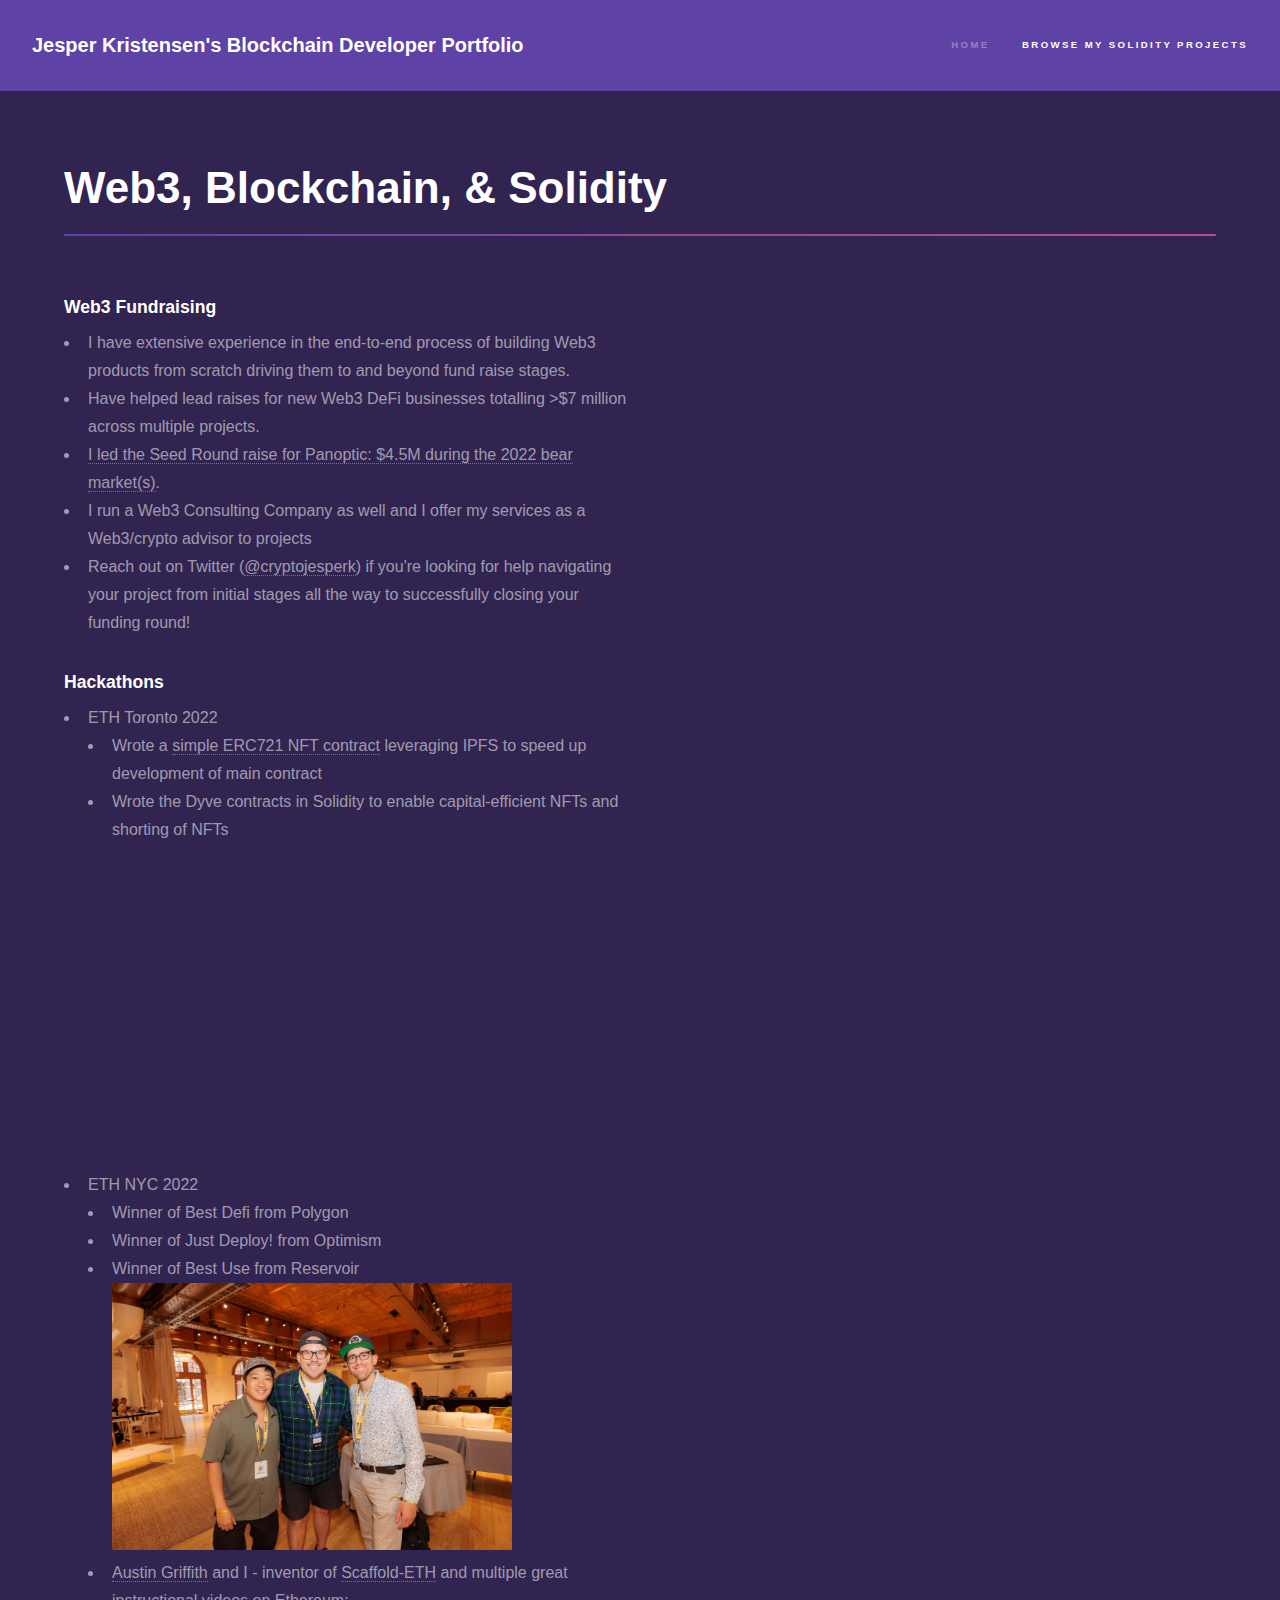
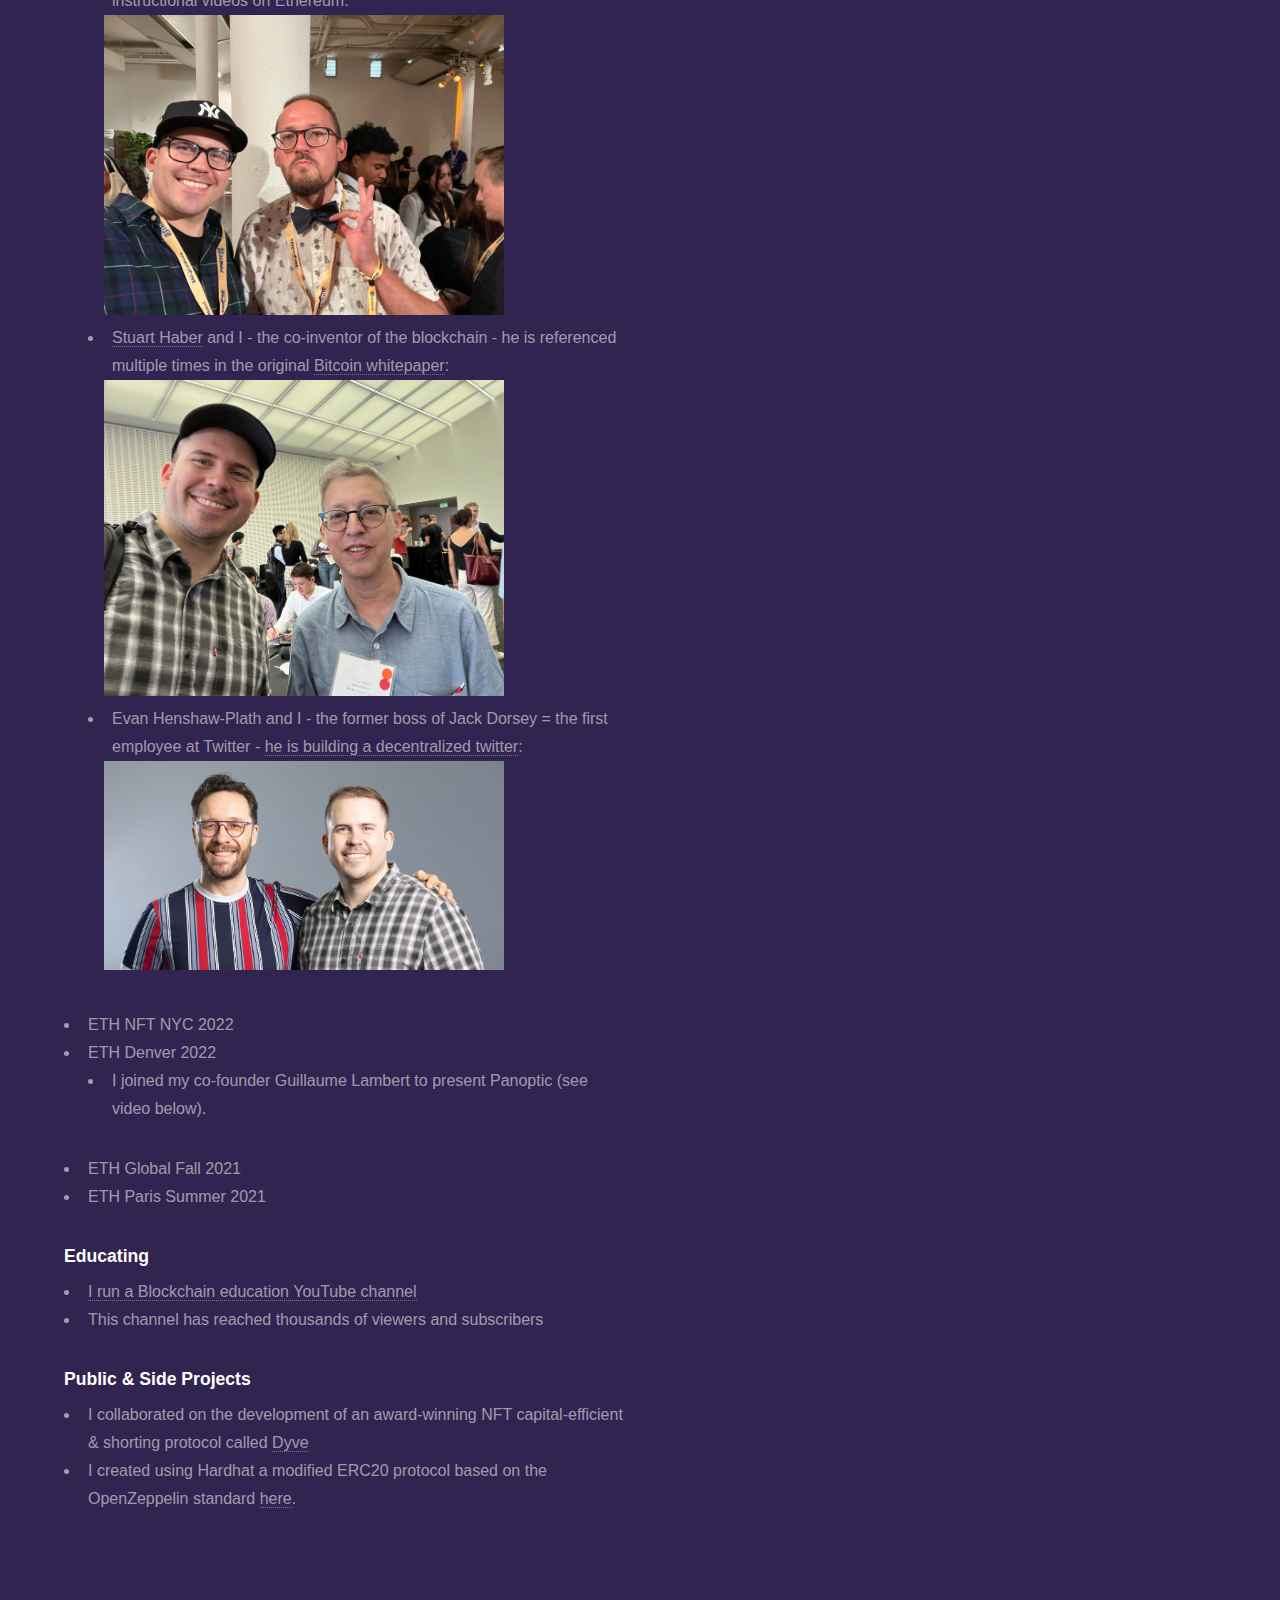
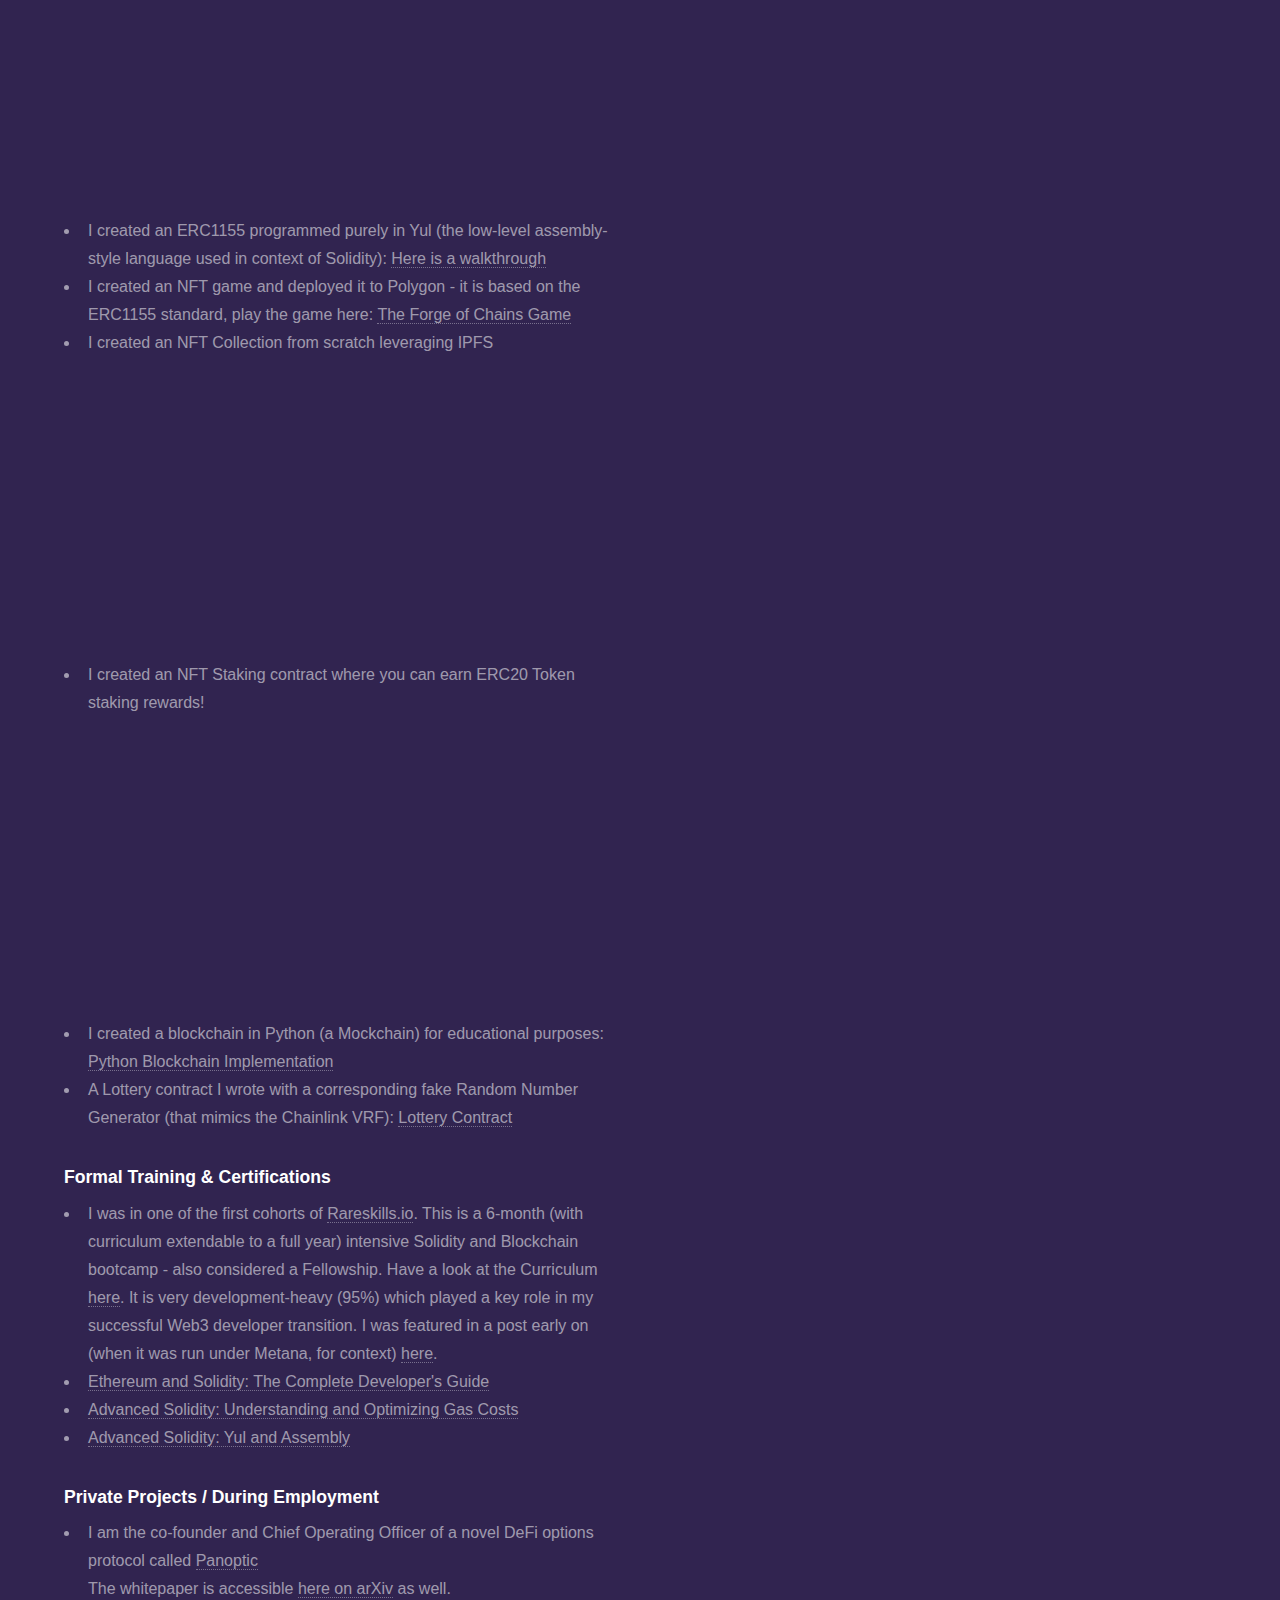
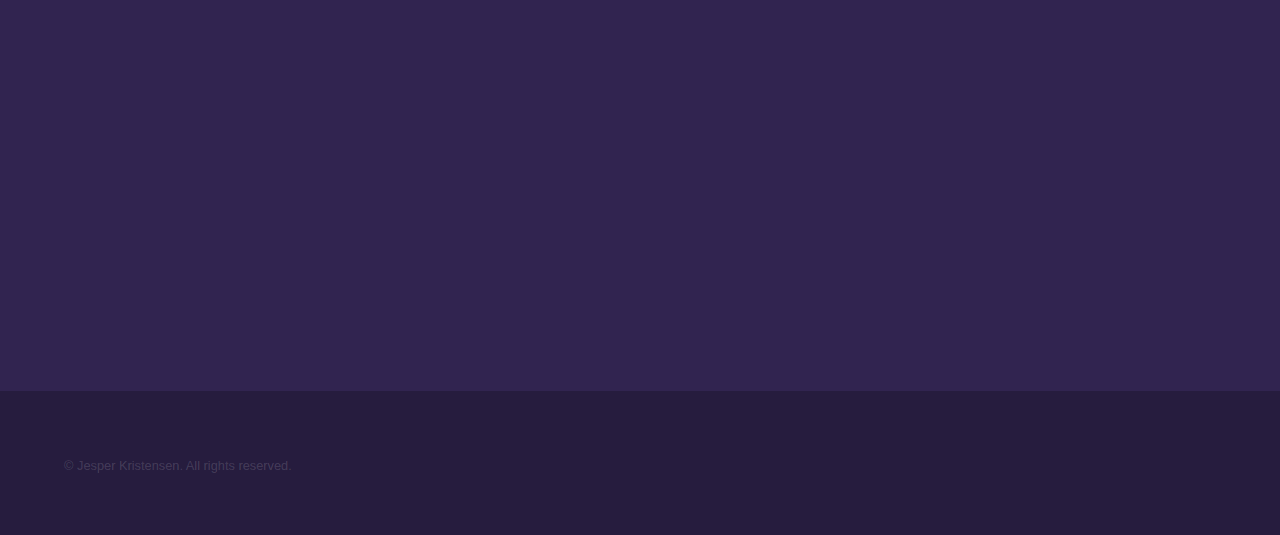
==== blockchain_portfolio.html @ b4d9c032 "add" ====
<!DOCTYPE HTML>
<!--
	Hyperspace by HTML5 UP
	html5up.net | @ajlkn
	Free for personal and commercial use under the CCA 3.0 license (html5up.net/license)
-->
<html>
	<head>
		<title>Jesper Kristensen - Blockchain Developer Portfolio</title>
		<link rel="icon" type="image/x-icon" href="images/favicon.ico">
		<meta charset="utf-8" />
		<meta name="viewport" content="width=device-width, initial-scale=1, user-scalable=no" />
		<link rel="stylesheet" href="assets/css/main.css" />
		<noscript><link rel="stylesheet" href="assets/css/noscript.css" /></noscript>
	</head>
	<body class="is-preload">

		<!-- Header -->
			<header id="header">
				<a href="index.html" class="title">Jesper Kristensen's Blockchain Developer Portfolio</a>
				<nav>
					<ul>
						<li><a href="index.html">Home</a></li>
						<li><a href="blockchain_portfolio.html" class="active">Browse my Solidity Projects</a></li>
					</ul>
				</nav>
			</header>

		<!-- Wrapper -->
			<div id="wrapper">

				<!-- Main -->
					<section id="main" class="wrapper">
						<div class="inner">
							<h1 class="major">Web3, Blockchain, & Solidity </h1>

							<!-- Lists -->
							<section>
								<div class="row">
									<div class="col-6 col-12-medium">

										<h3>Web3 Fundraising</h3>
										<ul>
											<li>I have extensive experience in the end-to-end process of building Web3 products from scratch driving them to and beyond fund raise stages.</li>
											<li>Have helped lead raises for new Web3 DeFi businesses totalling >$7 million across multiple projects.</li>
											<li><a href="https://www.theblock.co/post/192207/uniswap-based-defi-protocol-panoptic-raises-4-5-million">I led the Seed Round raise for Panoptic: $4.5M during the 2022 bear market(s)</a>.</li>
											<li>I run a Web3 Consulting Company as well and I offer my services as a Web3/crypto advisor to projects</li>
											<li>Reach out on Twitter (<a href="https://twitter.com/cryptojesperk">@cryptojesperk</a>) if you're looking for help navigating your project from initial stages all the way to successfully closing your funding round!</li>
										</ul>

										<h3>Hackathons</h3>
										<ul>
											<li>ETH Toronto 2022
												<ul>
													<li>Wrote a <a href="https://github.com/dyveHack/simpleNFTexample">simple ERC721 NFT contract</a> leveraging IPFS to speed up development of main contract												
													<li>Wrote the Dyve contracts in Solidity to enable capital-efficient NFTs and shorting of NFTs</li>
													<div style="position: relative; padding-bottom: 56.25%; height: 0;"><iframe src="https://www.loom.com/embed/90803d076d7e4fa08fa1495f26764d93" frameborder="0" webkitallowfullscreen mozallowfullscreen allowfullscreen style="position: absolute; top: 0; left: 0; width: 100%; height: 100%;"></iframe></div>
												</ul>
											</li>
											<li>ETH NYC 2022
												<ul>
													<li>Winner of Best Defi from Polygon</li>
													<li>Winner of Just Deploy! from Optimism</li>
													<li>Winner of Best Use from Reservoir
														<br>
														<img src="images/ethnyc.jpeg" width=400 alt="ETH NYC 2022 where multiple all-nighters caused us to win 3 prizes!"/>
													<li><a href="https://austingriffith.com/">Austin Griffith</a> and I - inventor of <a href="https://docs.scaffoldeth.io/scaffold-eth/">Scaffold-ETH</a> and multiple great instructional videos on Ethereum:
													</li>
														<img src="images/JesperAustin.JPG" width=400 alt="I love to use Scaffold Eth in my own developments - Thank you Austin Griffith!"/>
														<br>
													<li><a href="https://immutablerecord.com/">Stuart Haber</a> and I - the co-inventor of the blockchain - he is referenced multiple times in the original <a href="https://bitcoin.org/bitcoin.pdf">Bitcoin whitepaper</a>:
													</li>
														<img src="images/JesperStuart.JPG" width=400 alt="I'm a huge fan of Stuart Haber! He co-invented the blockchain!"/>
														<br>
													<li>Evan Henshaw-Plath and I - the former boss of Jack Dorsey = the first employee at Twitter - <a href="https://www.forbes.com/sites/michaeldelcastillo/2022/09/11/jack-dorseys-former-boss-is-building-a-decentralized-twitter/?sh=7c8c332d57c3">he is building a decentralized twitter</a>:
													</li>
														<img src="images/JesperEvan.jpg" width=400 alt="Jack Dorsey's previous boss, Evan “Rabble” Henshaw-Plath!"/>
														<br>
													</li>
												</ul>
												
											</li>
											<li>ETH NFT NYC 2022</li>
											<li>ETH Denver 2022
												<ul>
													<li>I joined my co-founder Guillaume Lambert to present Panoptic (see video below).</li>
												</ul>
											</li>
											<li>ETH Global Fall 2021</li>
											<li>ETH Paris Summer 2021</li>
										</ul>
									</div>
								</div>

								<div class="row">
									<div class="col-6 col-12-medium">
										<h3>Educating</h3>
										<ul>
											<li><a href="https://www.youtube.com/channel/UCXMTxzESo0no8oHdMWQ-1lQ">I run a Blockchain education YouTube channel</a></li>
											<li>This channel has reached thousands of viewers and subscribers</li>
										</ul>
									</div>
								</div>

								<div class="row">
									<div class="col-6 col-12-medium">
										<h3>Public & Side Projects</h3>
										<ul>
											
											<li>I collaborated on the development of an award-winning NFT capital-efficient & shorting protocol called <a href="https://ethglobal.com/showcase/dyve-rdhug">Dyve</a></li>
											<li>I created using Hardhat a modified ERC20 protocol based on the OpenZeppelin standard <a href="https://github.com/jesperkristensen58/ERC20TokenModified">here</a>.
												<div style="position: relative; padding-bottom: 56.25%; height: 0;"><iframe src="https://www.loom.com/embed/6448b5cbd58548f1912862e45136db43" frameborder="0" webkitallowfullscreen mozallowfullscreen allowfullscreen style="position: absolute; top: 0; left: 0; width: 100%; height: 100%;"></iframe></div>
											</li>
											<li>I created an ERC1155 programmed purely in Yul (the low-level assembly-style language used in context of Solidity): <a href="https://www.youtube.com/watch?v=F-Wo5D-IX9s&ab_channel=JesperKristensen">Here is a walkthrough</a></li>
											<li>I created an NFT game and deployed it to Polygon - it is based on the ERC1155 standard, play the game here: <a href="https://soggy-hen.surge.sh/">The Forge of Chains Game</a></li>
											<li>I created an NFT Collection from scratch leveraging IPFS<div style="position: relative; padding-bottom: 56.25%; height: 0;"><iframe src="https://www.loom.com/embed/5bdb95049ba54cd2b50447e66ec6ab5f" frameborder="0" webkitallowfullscreen mozallowfullscreen allowfullscreen style="position: absolute; top: 0; left: 0; width: 100%; height: 100%;"></iframe></div></li>
											<li>I created an NFT Staking contract where you can earn ERC20 Token staking rewards! <div style="position: relative; padding-bottom: 56.25%; height: 0;"><iframe src="https://www.loom.com/embed/48f6f87b219042158b12eb31ccddc7a5" frameborder="0" webkitallowfullscreen mozallowfullscreen allowfullscreen style="position: absolute; top: 0; left: 0; width: 100%; height: 100%;"></iframe></div></li>
											<li>I created a blockchain in Python (a Mockchain) for educational purposes: <a href="https://github.com/jesperkristensen58/blockchain-in-python">Python Blockchain Implementation</a></li>
											<li>A Lottery contract I wrote with a corresponding fake Random Number Generator (that mimics the Chainlink VRF): <a href="https://github.com/jesperkristensen58/LotteryAdvanced">Lottery Contract</a></li>
										</ul>
									</div>
								</div>

								
								<div class="row">
									<div class="col-6 col-12-medium">
										<h3>Formal Training & Certifications</h3>
										<ul>
											<li>I was in one of the first cohorts of <a href="https://www.rareskills.io/">Rareskills.io</a>. This is a 6-month (with curriculum extendable to a full year) intensive Solidity and Blockchain bootcamp - also considered a Fellowship. Have a look at the Curriculum <a href="https://www.rareskills.io/curriculum/">here</a>. It is very development-heavy (95%) which played a key role in my successful Web3 developer transition. I was featured in a post early on (when it was run under Metana, for context) <a href="https://www.linkedin.com/posts/jespertoftkristensen_developer-blockchain-cryptojesperk-activity-6975073181539672064-_grV/">here</a>.</li>
											<li><a href="https://www.udemy.com/certificate/UC-ddc2ec75-00ed-4fd8-8390-bc84cc86fda9/">Ethereum and Solidity: The Complete Developer's Guide</a></li>
											<li><a href="https://www.udemy.com/certificate/UC-cae15ea9-c12a-494d-bc26-f5b72934ca87/">Advanced Solidity: Understanding and Optimizing Gas Costs</a></li>
											<li><a href="https://www.udemy.com/certificate/UC-10c576ea-545e-407d-aa97-2b5a254d0771/">Advanced Solidity: Yul and Assembly</a></li>
										</ul>
									</div>
								</div>

								<div class="row">
									<div class="col-6 col-12-medium">
										<h3>Private Projects / During Employment</h3>
										<ul>
											<li><div>I am the co-founder and Chief Operating Officer of a novel DeFi options protocol called <a href="https://www.panoptic.xyz">Panoptic</a><br>
													The whitepaper is accessible <a href="https://arxiv.org/abs/2204.14232">here on arXiv</a> as well.</div>
												<div>
													<iframe width="560" height="315" src="https://www.youtube.com/embed/mtd4JphPcuA" title="Introducing Panoptic with my Co-Founder Guillaume Lambert" frameborder="0" allow="accelerometer; autoplay; clipboard-write; encrypted-media; gyroscope; picture-in-picture" allowfullscreen></iframe></li>
												</div>
										</ul>
									</div>
								</div>

							</section>
						</div>
					</section>

			</div>

		<!-- Footer -->
			<footer id="footer" class="wrapper alt">
				<div class="inner">
					<ul class="menu">
						<li>&copy; Jesper Kristensen. All rights reserved.</li>
					</ul>
				</div>
			</footer>

		<!-- Scripts -->
			<script src="assets/js/jquery.min.js"></script>
			<script src="assets/js/jquery.scrollex.min.js"></script>
			<script src="assets/js/jquery.scrolly.min.js"></script>
			<script src="assets/js/browser.min.js"></script>
			<script src="assets/js/breakpoints.min.js"></script>
			<script src="assets/js/util.js"></script>
			<script src="assets/js/main.js"></script>

	</body>
</html>
---- assets/css/main.css ----
@import url(fontawesome-all.min.css);

/*
	Hyperspace by HTML5 UP
	html5up.net | @ajlkn
	Free for personal and commercial use under the CCA 3.0 license (html5up.net/license)
*/

html, body, div, span, applet, object,
iframe, h1, h2, h3, h4, h5, h6, p, blockquote,
pre, a, abbr, acronym, address, big, cite,
code, del, dfn, em, img, ins, kbd, q, s, samp,
small, strike, strong, sub, sup, tt, var, b,
u, i, center, dl, dt, dd, ol, ul, li, fieldset,
form, label, legend, table, caption, tbody,
tfoot, thead, tr, th, td, article, aside,
canvas, details, embed, figure, figcaption,
footer, header, hgroup, menu, nav, output, ruby,
section, summary, time, mark, audio, video {
	margin: 0;
	padding: 0;
	border: 0;
	font-size: 100%;
	font: inherit;
	vertical-align: baseline;}

article, aside, details, figcaption, figure,
footer, header, hgroup, menu, nav, section {
	display: block;}

body {
	line-height: 1;
}

ol, ul {
	list-style: none;
}

blockquote, q {
	quotes: none;
}

	blockquote:before, blockquote:after, q:before, q:after {
		content: '';
		content: none;
	}

table {
	border-collapse: collapse;
	border-spacing: 0;
}

body {
	-webkit-text-size-adjust: none;
}

mark {
	background-color: transparent;
	color: inherit;
}

input::-moz-focus-inner {
	border: 0;
	padding: 0;
}

input, select, textarea {
	-moz-appearance: none;
	-webkit-appearance: none;
	-ms-appearance: none;
	appearance: none;
}

/* Basic */

	@-ms-viewport {
		width: device-width;
	}

	body {
		-ms-overflow-style: scrollbar;
	}

	@media screen and (max-width: 480px) {

		html, body {
			min-width: 320px;
		}

	}

	html {
		box-sizing: border-box;
	}

	*, *:before, *:after {
		box-sizing: inherit;
	}

	body {
		background: #312450;
	}

		body.is-preload *, body.is-preload *:before, body.is-preload *:after {
			-moz-animation: none !important;
			-webkit-animation: none !important;
			-ms-animation: none !important;
			animation: none !important;
			-moz-transition: none !important;
			-webkit-transition: none !important;
			-ms-transition: none !important;
			transition: none !important;
		}

/* Type */

	body, input, select, textarea {
		color: rgba(255, 255, 255, 0.55);
		font-family: Arial, Helvetica, sans-serif;
		font-size: 16.5pt;
		font-weight: normal;
		line-height: 1.75;
	}

		@media screen and (max-width: 1680px) {

			body, input, select, textarea {
				font-size: 13pt;
			}

		}

		@media screen and (max-width: 1280px) {

			body, input, select, textarea {
				font-size: 12pt;
			}

		}

		@media screen and (max-width: 360px) {

			body, input, select, textarea {
				font-size: 11pt;
			}

		}

	a {
		-moz-transition: color 0.2s ease, border-bottom-color 0.2s ease;
		-webkit-transition: color 0.2s ease, border-bottom-color 0.2s ease;
		-ms-transition: color 0.2s ease, border-bottom-color 0.2s ease;
		transition: color 0.2s ease, border-bottom-color 0.2s ease;
		border-bottom: dotted 1px rgba(255, 255, 255, 0.35);
		color: inherit;
		text-decoration: none;
	}

		a:hover {
			border-bottom-color: transparent;
			color: #ffffff;
		}

	strong, b {
		color: #ffffff;
		font-weight: bold;
	}

	em, i {
		font-style: italic;
	}

	p {
		margin: 0 0 2em 0;
	}

	h1, h2, h3, h4, h5, h6 {
		color: #ffffff;
		font-weight: bold;
		line-height: 1.5;
		margin: 0 0 0.5em 0;
	}

		h1 a, h2 a, h3 a, h4 a, h5 a, h6 a {
			color: inherit;
			text-decoration: none;
		}

	h1 {
		font-size: 2.75em;
	}

		h1.major {
			margin: 0 0 1.3em 0;
			position: relative;
			padding-bottom: 0.35em;
		}

			h1.major:after {
				background-image: -moz-linear-gradient(to right, #5e42a6, #b74e91);
				background-image: -webkit-linear-gradient(to right, #5e42a6, #b74e91);
				background-image: -ms-linear-gradient(to right, #5e42a6, #b74e91);
				background-image: linear-gradient(to right, #5e42a6, #b74e91);
				-moz-transition: max-width 0.2s ease;
				-webkit-transition: max-width 0.2s ease;
				-ms-transition: max-width 0.2s ease;
				transition: max-width 0.2s ease;
				border-radius: 0.2em;
				bottom: 0;
				content: '';
				height: 0.05em;
				position: absolute;
				right: 0;
				width: 100%;
			}

	h2 {
		font-size: 1.75em;
	}

	h3 {
		font-size: 1.1em;
	}

	h4 {
		font-size: 1em;
	}

	h5 {
		font-size: 0.8em;
	}

	h6 {
		font-size: 0.6em;
	}

	@media screen and (max-width: 736px) {

		h1 {
			font-size: 2em;
		}

		h2 {
			font-size: 1.25em;
		}

		h3 {
			font-size: 1em;
		}

		h4 {
			font-size: 0.8em;
		}

		h5 {
			font-size: 0.6em;
		}

		h6 {
			font-size: 0.6em;
		}

	}

	sub {
		font-size: 0.8em;
		position: relative;
		top: 0.5em;
	}

	sup {
		font-size: 0.8em;
		position: relative;
		top: -0.5em;
	}

	blockquote {
		border-left: solid 4px rgba(255, 255, 255, 0.15);
		font-style: italic;
		margin: 0 0 2em 0;
		padding: 0.5em 0 0.5em 2em;
	}

	code {
		background: rgba(255, 255, 255, 0.05);
		border-radius: 0.25em;
		border: solid 1px rgba(255, 255, 255, 0.15);
		font-family: "Courier New", monospace;
		font-size: 0.9em;
		margin: 0 0.25em;
		padding: 0.25em 0.65em;
	}

	pre {
		-webkit-overflow-scrolling: touch;
		font-family: "Courier New", monospace;
		font-size: 0.9em;
		margin: 0 0 2em 0;
	}

		pre code {
			display: block;
			line-height: 1.75em;
			padding: 1em 1.5em;
			overflow-x: auto;
		}

	hr {
		border: 0;
		border-bottom: solid 1px rgba(255, 255, 255, 0.15);
		margin: 2em 0;
	}

		hr.major {
			margin: 3em 0;
		}

	.align-left {
		text-align: left;
	}

	.align-center {
		text-align: center;
	}

	.align-right {
		text-align: right;
	}

/* Row */

	.row {
		display: flex;
		flex-wrap: wrap;
		box-sizing: border-box;
		align-items: stretch;
	}

		.row > * {
			box-sizing: border-box;
		}

		.row.gtr-uniform > * > :last-child {
			margin-bottom: 0;
		}

		.row.aln-left {
			justify-content: flex-start;
		}

		.row.aln-center {
			justify-content: center;
		}

		.row.aln-right {
			justify-content: flex-end;
		}

		.row.aln-top {
			align-items: flex-start;
		}

		.row.aln-middle {
			align-items: center;
		}

		.row.aln-bottom {
			align-items: flex-end;
		}

		.row > .imp {
			order: -1;
		}

		.row > .col-1 {
			width: 8.33333%;
		}

		.row > .off-1 {
			margin-left: 8.33333%;
		}

		.row > .col-2 {
			width: 16.66667%;
		}

		.row > .off-2 {
			margin-left: 16.66667%;
		}

		.row > .col-3 {
			width: 25%;
		}

		.row > .off-3 {
			margin-left: 25%;
		}

		.row > .col-4 {
			width: 33.33333%;
		}

		.row > .off-4 {
			margin-left: 33.33333%;
		}

		.row > .col-5 {
			width: 41.66667%;
		}

		.row > .off-5 {
			margin-left: 41.66667%;
		}

		.row > .col-6 {
			width: 50%;
		}

		.row > .off-6 {
			margin-left: 50%;
		}

		.row > .col-7 {
			width: 58.33333%;
		}

		.row > .off-7 {
			margin-left: 58.33333%;
		}

		.row > .col-8 {
			width: 66.66667%;
		}

		.row > .off-8 {
			margin-left: 66.66667%;
		}

		.row > .col-9 {
			width: 75%;
		}

		.row > .off-9 {
			margin-left: 75%;
		}

		.row > .col-10 {
			width: 83.33333%;
		}

		.row > .off-10 {
			margin-left: 83.33333%;
		}

		.row > .col-11 {
			width: 91.66667%;
		}

		.row > .off-11 {
			margin-left: 91.66667%;
		}

		.row > .col-12 {
			width: 100%;
		}

		.row > .off-12 {
			margin-left: 100%;
		}

		.row.gtr-0 {
			margin-top: 0;
			margin-left: 0em;
		}

			.row.gtr-0 > * {
				padding: 0 0 0 0em;
			}

			.row.gtr-0.gtr-uniform {
				margin-top: 0em;
			}

				.row.gtr-0.gtr-uniform > * {
					padding-top: 0em;
				}

		.row.gtr-25 {
			margin-top: 0;
			margin-left: -0.375em;
		}

			.row.gtr-25 > * {
				padding: 0 0 0 0.375em;
			}

			.row.gtr-25.gtr-uniform {
				margin-top: -0.375em;
			}

				.row.gtr-25.gtr-uniform > * {
					padding-top: 0.375em;
				}

		.row.gtr-50 {
			margin-top: 0;
			margin-left: -0.75em;
		}

			.row.gtr-50 > * {
				padding: 0 0 0 0.75em;
			}

			.row.gtr-50.gtr-uniform {
				margin-top: -0.75em;
			}

				.row.gtr-50.gtr-uniform > * {
					padding-top: 0.75em;
				}

		.row {
			margin-top: 0;
			margin-left: -1.5em;
		}

			.row > * {
				padding: 0 0 0 1.5em;
			}

			.row.gtr-uniform {
				margin-top: -1.5em;
			}

				.row.gtr-uniform > * {
					padding-top: 1.5em;
				}

		.row.gtr-150 {
			margin-top: 0;
			margin-left: -2.25em;
		}

			.row.gtr-150 > * {
				padding: 0 0 0 2.25em;
			}

			.row.gtr-150.gtr-uniform {
				margin-top: -2.25em;
			}

				.row.gtr-150.gtr-uniform > * {
					padding-top: 2.25em;
				}

		.row.gtr-200 {
			margin-top: 0;
			margin-left: -3em;
		}

			.row.gtr-200 > * {
				padding: 0 0 0 3em;
			}

			.row.gtr-200.gtr-uniform {
				margin-top: -3em;
			}

				.row.gtr-200.gtr-uniform > * {
					padding-top: 3em;
				}

		@media screen and (max-width: 1680px) {

			.row {
				display: flex;
				flex-wrap: wrap;
				box-sizing: border-box;
				align-items: stretch;
			}

				.row > * {
					box-sizing: border-box;
				}

				.row.gtr-uniform > * > :last-child {
					margin-bottom: 0;
				}

				.row.aln-left {
					justify-content: flex-start;
				}

				.row.aln-center {
					justify-content: center;
				}

				.row.aln-right {
					justify-content: flex-end;
				}

				.row.aln-top {
					align-items: flex-start;
				}

				.row.aln-middle {
					align-items: center;
				}

				.row.aln-bottom {
					align-items: flex-end;
				}

				.row > .imp-xlarge {
					order: -1;
				}

				.row > .col-1-xlarge {
					width: 8.33333%;
				}

				.row > .off-1-xlarge {
					margin-left: 8.33333%;
				}

				.row > .col-2-xlarge {
					width: 16.66667%;
				}

				.row > .off-2-xlarge {
					margin-left: 16.66667%;
				}

				.row > .col-3-xlarge {
					width: 25%;
				}

				.row > .off-3-xlarge {
					margin-left: 25%;
				}

				.row > .col-4-xlarge {
					width: 33.33333%;
				}

				.row > .off-4-xlarge {
					margin-left: 33.33333%;
				}

				.row > .col-5-xlarge {
					width: 41.66667%;
				}

				.row > .off-5-xlarge {
					margin-left: 41.66667%;
				}

				.row > .col-6-xlarge {
					width: 50%;
				}

				.row > .off-6-xlarge {
					margin-left: 50%;
				}

				.row > .col-7-xlarge {
					width: 58.33333%;
				}

				.row > .off-7-xlarge {
					margin-left: 58.33333%;
				}

				.row > .col-8-xlarge {
					width: 66.66667%;
				}

				.row > .off-8-xlarge {
					margin-left: 66.66667%;
				}

				.row > .col-9-xlarge {
					width: 75%;
				}

				.row > .off-9-xlarge {
					margin-left: 75%;
				}

				.row > .col-10-xlarge {
					width: 83.33333%;
				}

				.row > .off-10-xlarge {
					margin-left: 83.33333%;
				}

				.row > .col-11-xlarge {
					width: 91.66667%;
				}

				.row > .off-11-xlarge {
					margin-left: 91.66667%;
				}

				.row > .col-12-xlarge {
					width: 100%;
				}

				.row > .off-12-xlarge {
					margin-left: 100%;
				}

				.row.gtr-0 {
					margin-top: 0;
					margin-left: 0em;
				}

					.row.gtr-0 > * {
						padding: 0 0 0 0em;
					}

					.row.gtr-0.gtr-uniform {
						margin-top: 0em;
					}

						.row.gtr-0.gtr-uniform > * {
							padding-top: 0em;
						}

				.row.gtr-25 {
					margin-top: 0;
					margin-left: -0.375em;
				}

					.row.gtr-25 > * {
						padding: 0 0 0 0.375em;
					}

					.row.gtr-25.gtr-uniform {
						margin-top: -0.375em;
					}

						.row.gtr-25.gtr-uniform > * {
							padding-top: 0.375em;
						}

				.row.gtr-50 {
					margin-top: 0;
					margin-left: -0.75em;
				}

					.row.gtr-50 > * {
						padding: 0 0 0 0.75em;
					}

					.row.gtr-50.gtr-uniform {
						margin-top: -0.75em;
					}

						.row.gtr-50.gtr-uniform > * {
							padding-top: 0.75em;
						}

				.row {
					margin-top: 0;
					margin-left: -1.5em;
				}

					.row > * {
						padding: 0 0 0 1.5em;
					}

					.row.gtr-uniform {
						margin-top: -1.5em;
					}

						.row.gtr-uniform > * {
							padding-top: 1.5em;
						}

				.row.gtr-150 {
					margin-top: 0;
					margin-left: -2.25em;
				}

					.row.gtr-150 > * {
						padding: 0 0 0 2.25em;
					}

					.row.gtr-150.gtr-uniform {
						margin-top: -2.25em;
					}

						.row.gtr-150.gtr-uniform > * {
							padding-top: 2.25em;
						}

				.row.gtr-200 {
					margin-top: 0;
					margin-left: -3em;
				}

					.row.gtr-200 > * {
						padding: 0 0 0 3em;
					}

					.row.gtr-200.gtr-uniform {
						margin-top: -3em;
					}

						.row.gtr-200.gtr-uniform > * {
							padding-top: 3em;
						}

		}

		@media screen and (max-width: 1280px) {

			.row {
				display: flex;
				flex-wrap: wrap;
				box-sizing: border-box;
				align-items: stretch;
			}

				.row > * {
					box-sizing: border-box;
				}

				.row.gtr-uniform > * > :last-child {
					margin-bottom: 0;
				}

				.row.aln-left {
					justify-content: flex-start;
				}

				.row.aln-center {
					justify-content: center;
				}

				.row.aln-right {
					justify-content: flex-end;
				}

				.row.aln-top {
					align-items: flex-start;
				}

				.row.aln-middle {
					align-items: center;
				}

				.row.aln-bottom {
					align-items: flex-end;
				}

				.row > .imp-large {
					order: -1;
				}

				.row > .col-1-large {
					width: 8.33333%;
				}

				.row > .off-1-large {
					margin-left: 8.33333%;
				}

				.row > .col-2-large {
					width: 16.66667%;
				}

				.row > .off-2-large {
					margin-left: 16.66667%;
				}

				.row > .col-3-large {
					width: 25%;
				}

				.row > .off-3-large {
					margin-left: 25%;
				}

				.row > .col-4-large {
					width: 33.33333%;
				}

				.row > .off-4-large {
					margin-left: 33.33333%;
				}

				.row > .col-5-large {
					width: 41.66667%;
				}

				.row > .off-5-large {
					margin-left: 41.66667%;
				}

				.row > .col-6-large {
					width: 50%;
				}

				.row > .off-6-large {
					margin-left: 50%;
				}

				.row > .col-7-large {
					width: 58.33333%;
				}

				.row > .off-7-large {
					margin-left: 58.33333%;
				}

				.row > .col-8-large {
					width: 66.66667%;
				}

				.row > .off-8-large {
					margin-left: 66.66667%;
				}

				.row > .col-9-large {
					width: 75%;
				}

				.row > .off-9-large {
					margin-left: 75%;
				}

				.row > .col-10-large {
					width: 83.33333%;
				}

				.row > .off-10-large {
					margin-left: 83.33333%;
				}

				.row > .col-11-large {
					width: 91.66667%;
				}

				.row > .off-11-large {
					margin-left: 91.66667%;
				}

				.row > .col-12-large {
					width: 100%;
				}

				.row > .off-12-large {
					margin-left: 100%;
				}

				.row.gtr-0 {
					margin-top: 0;
					margin-left: 0em;
				}

					.row.gtr-0 > * {
						padding: 0 0 0 0em;
					}

					.row.gtr-0.gtr-uniform {
						margin-top: 0em;
					}

						.row.gtr-0.gtr-uniform > * {
							padding-top: 0em;
						}

				.row.gtr-25 {
					margin-top: 0;
					margin-left: -0.375em;
				}

					.row.gtr-25 > * {
						padding: 0 0 0 0.375em;
					}

					.row.gtr-25.gtr-uniform {
						margin-top: -0.375em;
					}

						.row.gtr-25.gtr-uniform > * {
							padding-top: 0.375em;
						}

				.row.gtr-50 {
					margin-top: 0;
					margin-left: -0.75em;
				}

					.row.gtr-50 > * {
						padding: 0 0 0 0.75em;
					}

					.row.gtr-50.gtr-uniform {
						margin-top: -0.75em;
					}

						.row.gtr-50.gtr-uniform > * {
							padding-top: 0.75em;
						}

				.row {
					margin-top: 0;
					margin-left: -1.5em;
				}

					.row > * {
						padding: 0 0 0 1.5em;
					}

					.row.gtr-uniform {
						margin-top: -1.5em;
					}

						.row.gtr-uniform > * {
							padding-top: 1.5em;
						}

				.row.gtr-150 {
					margin-top: 0;
					margin-left: -2.25em;
				}

					.row.gtr-150 > * {
						padding: 0 0 0 2.25em;
					}

					.row.gtr-150.gtr-uniform {
						margin-top: -2.25em;
					}

						.row.gtr-150.gtr-uniform > * {
							padding-top: 2.25em;
						}

				.row.gtr-200 {
					margin-top: 0;
					margin-left: -3em;
				}

					.row.gtr-200 > * {
						padding: 0 0 0 3em;
					}

					.row.gtr-200.gtr-uniform {
						margin-top: -3em;
					}

						.row.gtr-200.gtr-uniform > * {
							padding-top: 3em;
						}

		}

		@media screen and (max-width: 980px) {

			.row {
				display: flex;
				flex-wrap: wrap;
				box-sizing: border-box;
				align-items: stretch;
			}

				.row > * {
					box-sizing: border-box;
				}

				.row.gtr-uniform > * > :last-child {
					margin-bottom: 0;
				}

				.row.aln-left {
					justify-content: flex-start;
				}

				.row.aln-center {
					justify-content: center;
				}

				.row.aln-right {
					justify-content: flex-end;
				}

				.row.aln-top {
					align-items: flex-start;
				}

				.row.aln-middle {
					align-items: center;
				}

				.row.aln-bottom {
					align-items: flex-end;
				}

				.row > .imp-medium {
					order: -1;
				}

				.row > .col-1-medium {
					width: 8.33333%;
				}

				.row > .off-1-medium {
					margin-left: 8.33333%;
				}

				.row > .col-2-medium {
					width: 16.66667%;
				}

				.row > .off-2-medium {
					margin-left: 16.66667%;
				}

				.row > .col-3-medium {
					width: 25%;
				}

				.row > .off-3-medium {
					margin-left: 25%;
				}

				.row > .col-4-medium {
					width: 33.33333%;
				}

				.row > .off-4-medium {
					margin-left: 33.33333%;
				}

				.row > .col-5-medium {
					width: 41.66667%;
				}

				.row > .off-5-medium {
					margin-left: 41.66667%;
				}

				.row > .col-6-medium {
					width: 50%;
				}

				.row > .off-6-medium {
					margin-left: 50%;
				}

				.row > .col-7-medium {
					width: 58.33333%;
				}

				.row > .off-7-medium {
					margin-left: 58.33333%;
				}

				.row > .col-8-medium {
					width: 66.66667%;
				}

				.row > .off-8-medium {
					margin-left: 66.66667%;
				}

				.row > .col-9-medium {
					width: 75%;
				}

				.row > .off-9-medium {
					margin-left: 75%;
				}

				.row > .col-10-medium {
					width: 83.33333%;
				}

				.row > .off-10-medium {
					margin-left: 83.33333%;
				}

				.row > .col-11-medium {
					width: 91.66667%;
				}

				.row > .off-11-medium {
					margin-left: 91.66667%;
				}

				.row > .col-12-medium {
					width: 100%;
				}

				.row > .off-12-medium {
					margin-left: 100%;
				}

				.row.gtr-0 {
					margin-top: 0;
					margin-left: 0em;
				}

					.row.gtr-0 > * {
						padding: 0 0 0 0em;
					}

					.row.gtr-0.gtr-uniform {
						margin-top: 0em;
					}

						.row.gtr-0.gtr-uniform > * {
							padding-top: 0em;
						}

				.row.gtr-25 {
					margin-top: 0;
					margin-left: -0.375em;
				}

					.row.gtr-25 > * {
						padding: 0 0 0 0.375em;
					}

					.row.gtr-25.gtr-uniform {
						margin-top: -0.375em;
					}

						.row.gtr-25.gtr-uniform > * {
							padding-top: 0.375em;
						}

				.row.gtr-50 {
					margin-top: 0;
					margin-left: -0.75em;
				}

					.row.gtr-50 > * {
						padding: 0 0 0 0.75em;
					}

					.row.gtr-50.gtr-uniform {
						margin-top: -0.75em;
					}

						.row.gtr-50.gtr-uniform > * {
							padding-top: 0.75em;
						}

				.row {
					margin-top: 0;
					margin-left: -1.5em;
				}

					.row > * {
						padding: 0 0 0 1.5em;
					}

					.row.gtr-uniform {
						margin-top: -1.5em;
					}

						.row.gtr-uniform > * {
							padding-top: 1.5em;
						}

				.row.gtr-150 {
					margin-top: 0;
					margin-left: -2.25em;
				}

					.row.gtr-150 > * {
						padding: 0 0 0 2.25em;
					}

					.row.gtr-150.gtr-uniform {
						margin-top: -2.25em;
					}

						.row.gtr-150.gtr-uniform > * {
							padding-top: 2.25em;
						}

				.row.gtr-200 {
					margin-top: 0;
					margin-left: -3em;
				}

					.row.gtr-200 > * {
						padding: 0 0 0 3em;
					}

					.row.gtr-200.gtr-uniform {
						margin-top: -3em;
					}

						.row.gtr-200.gtr-uniform > * {
							padding-top: 3em;
						}

		}

		@media screen and (max-width: 736px) {

			.row {
				display: flex;
				flex-wrap: wrap;
				box-sizing: border-box;
				align-items: stretch;
			}

				.row > * {
					box-sizing: border-box;
				}

				.row.gtr-uniform > * > :last-child {
					margin-bottom: 0;
				}

				.row.aln-left {
					justify-content: flex-start;
				}

				.row.aln-center {
					justify-content: center;
				}

				.row.aln-right {
					justify-content: flex-end;
				}

				.row.aln-top {
					align-items: flex-start;
				}

				.row.aln-middle {
					align-items: center;
				}

				.row.aln-bottom {
					align-items: flex-end;
				}

				.row > .imp-small {
					order: -1;
				}

				.row > .col-1-small {
					width: 8.33333%;
				}

				.row > .off-1-small {
					margin-left: 8.33333%;
				}

				.row > .col-2-small {
					width: 16.66667%;
				}

				.row > .off-2-small {
					margin-left: 16.66667%;
				}

				.row > .col-3-small {
					width: 25%;
				}

				.row > .off-3-small {
					margin-left: 25%;
				}

				.row > .col-4-small {
					width: 33.33333%;
				}

				.row > .off-4-small {
					margin-left: 33.33333%;
				}

				.row > .col-5-small {
					width: 41.66667%;
				}

				.row > .off-5-small {
					margin-left: 41.66667%;
				}

				.row > .col-6-small {
					width: 50%;
				}

				.row > .off-6-small {
					margin-left: 50%;
				}

				.row > .col-7-small {
					width: 58.33333%;
				}

				.row > .off-7-small {
					margin-left: 58.33333%;
				}

				.row > .col-8-small {
					width: 66.66667%;
				}

				.row > .off-8-small {
					margin-left: 66.66667%;
				}

				.row > .col-9-small {
					width: 75%;
				}

				.row > .off-9-small {
					margin-left: 75%;
				}

				.row > .col-10-small {
					width: 83.33333%;
				}

				.row > .off-10-small {
					margin-left: 83.33333%;
				}

				.row > .col-11-small {
					width: 91.66667%;
				}

				.row > .off-11-small {
					margin-left: 91.66667%;
				}

				.row > .col-12-small {
					width: 100%;
				}

				.row > .off-12-small {
					margin-left: 100%;
				}

				.row.gtr-0 {
					margin-top: 0;
					margin-left: 0em;
				}

					.row.gtr-0 > * {
						padding: 0 0 0 0em;
					}

					.row.gtr-0.gtr-uniform {
						margin-top: 0em;
					}

						.row.gtr-0.gtr-uniform > * {
							padding-top: 0em;
						}

				.row.gtr-25 {
					margin-top: 0;
					margin-left: -0.375em;
				}

					.row.gtr-25 > * {
						padding: 0 0 0 0.375em;
					}

					.row.gtr-25.gtr-uniform {
						margin-top: -0.375em;
					}

						.row.gtr-25.gtr-uniform > * {
							padding-top: 0.375em;
						}

				.row.gtr-50 {
					margin-top: 0;
					margin-left: -0.75em;
				}

					.row.gtr-50 > * {
						padding: 0 0 0 0.75em;
					}

					.row.gtr-50.gtr-uniform {
						margin-top: -0.75em;
					}

						.row.gtr-50.gtr-uniform > * {
							padding-top: 0.75em;
						}

				.row {
					margin-top: 0;
					margin-left: -1.5em;
				}

					.row > * {
						padding: 0 0 0 1.5em;
					}

					.row.gtr-uniform {
						margin-top: -1.5em;
					}

						.row.gtr-uniform > * {
							padding-top: 1.5em;
						}

				.row.gtr-150 {
					margin-top: 0;
					margin-left: -2.25em;
				}

					.row.gtr-150 > * {
						padding: 0 0 0 2.25em;
					}

					.row.gtr-150.gtr-uniform {
						margin-top: -2.25em;
					}

						.row.gtr-150.gtr-uniform > * {
							padding-top: 2.25em;
						}

				.row.gtr-200 {
					margin-top: 0;
					margin-left: -3em;
				}

					.row.gtr-200 > * {
						padding: 0 0 0 3em;
					}

					.row.gtr-200.gtr-uniform {
						margin-top: -3em;
					}

						.row.gtr-200.gtr-uniform > * {
							padding-top: 3em;
						}

		}

		@media screen and (max-width: 480px) {

			.row {
				display: flex;
				flex-wrap: wrap;
				box-sizing: border-box;
				align-items: stretch;
			}

				.row > * {
					box-sizing: border-box;
				}

				.row.gtr-uniform > * > :last-child {
					margin-bottom: 0;
				}

				.row.aln-left {
					justify-content: flex-start;
				}

				.row.aln-center {
					justify-content: center;
				}

				.row.aln-right {
					justify-content: flex-end;
				}

				.row.aln-top {
					align-items: flex-start;
				}

				.row.aln-middle {
					align-items: center;
				}

				.row.aln-bottom {
					align-items: flex-end;
				}

				.row > .imp-xsmall {
					order: -1;
				}

				.row > .col-1-xsmall {
					width: 8.33333%;
				}

				.row > .off-1-xsmall {
					margin-left: 8.33333%;
				}

				.row > .col-2-xsmall {
					width: 16.66667%;
				}

				.row > .off-2-xsmall {
					margin-left: 16.66667%;
				}

				.row > .col-3-xsmall {
					width: 25%;
				}

				.row > .off-3-xsmall {
					margin-left: 25%;
				}

				.row > .col-4-xsmall {
					width: 33.33333%;
				}

				.row > .off-4-xsmall {
					margin-left: 33.33333%;
				}

				.row > .col-5-xsmall {
					width: 41.66667%;
				}

				.row > .off-5-xsmall {
					margin-left: 41.66667%;
				}

				.row > .col-6-xsmall {
					width: 50%;
				}

				.row > .off-6-xsmall {
					margin-left: 50%;
				}

				.row > .col-7-xsmall {
					width: 58.33333%;
				}

				.row > .off-7-xsmall {
					margin-left: 58.33333%;
				}

				.row > .col-8-xsmall {
					width: 66.66667%;
				}

				.row > .off-8-xsmall {
					margin-left: 66.66667%;
				}

				.row > .col-9-xsmall {
					width: 75%;
				}

				.row > .off-9-xsmall {
					margin-left: 75%;
				}

				.row > .col-10-xsmall {
					width: 83.33333%;
				}

				.row > .off-10-xsmall {
					margin-left: 83.33333%;
				}

				.row > .col-11-xsmall {
					width: 91.66667%;
				}

				.row > .off-11-xsmall {
					margin-left: 91.66667%;
				}

				.row > .col-12-xsmall {
					width: 100%;
				}

				.row > .off-12-xsmall {
					margin-left: 100%;
				}

				.row.gtr-0 {
					margin-top: 0;
					margin-left: 0em;
				}

					.row.gtr-0 > * {
						padding: 0 0 0 0em;
					}

					.row.gtr-0.gtr-uniform {
						margin-top: 0em;
					}

						.row.gtr-0.gtr-uniform > * {
							padding-top: 0em;
						}

				.row.gtr-25 {
					margin-top: 0;
					margin-left: -0.375em;
				}

					.row.gtr-25 > * {
						padding: 0 0 0 0.375em;
					}

					.row.gtr-25.gtr-uniform {
						margin-top: -0.375em;
					}

						.row.gtr-25.gtr-uniform > * {
							padding-top: 0.375em;
						}

				.row.gtr-50 {
					margin-top: 0;
					margin-left: -0.75em;
				}

					.row.gtr-50 > * {
						padding: 0 0 0 0.75em;
					}

					.row.gtr-50.gtr-uniform {
						margin-top: -0.75em;
					}

						.row.gtr-50.gtr-uniform > * {
							padding-top: 0.75em;
						}

				.row {
					margin-top: 0;
					margin-left: -1.5em;
				}

					.row > * {
						padding: 0 0 0 1.5em;
					}

					.row.gtr-uniform {
						margin-top: -1.5em;
					}

						.row.gtr-uniform > * {
							padding-top: 1.5em;
						}

				.row.gtr-150 {
					margin-top: 0;
					margin-left: -2.25em;
				}

					.row.gtr-150 > * {
						padding: 0 0 0 2.25em;
					}

					.row.gtr-150.gtr-uniform {
						margin-top: -2.25em;
					}

						.row.gtr-150.gtr-uniform > * {
							padding-top: 2.25em;
						}

				.row.gtr-200 {
					margin-top: 0;
					margin-left: -3em;
				}

					.row.gtr-200 > * {
						padding: 0 0 0 3em;
					}

					.row.gtr-200.gtr-uniform {
						margin-top: -3em;
					}

						.row.gtr-200.gtr-uniform > * {
							padding-top: 3em;
						}

		}

/* Box */

	.box {
		border-radius: 0.25em;
		border: solid 1px rgba(255, 255, 255, 0.15);
		margin-bottom: 2em;
		padding: 1.5em;
	}

		.box > :last-child,
		.box > :last-child > :last-child,
		.box > :last-child > :last-child > :last-child {
			margin-bottom: 0;
		}

		.box.alt {
			border: 0;
			border-radius: 0;
			padding: 0;
		}

/* Button */

	input[type="submit"],
	input[type="reset"],
	input[type="button"],
	button,
	.button {
		-moz-appearance: none;
		-webkit-appearance: none;
		-ms-appearance: none;
		appearance: none;
		-moz-transition: border-color 0.2s ease;
		-webkit-transition: border-color 0.2s ease;
		-ms-transition: border-color 0.2s ease;
		transition: border-color 0.2s ease;
		background-color: rgba(111, 145, 134, 0.5);
		border: solid 1px !important;
		border-color: rgba(255, 255, 255, 0.15) !important;
		border-radius: 3em;
		color: #ffffff !important;
		cursor: pointer;
		display: inline-block;
		font-size: 0.6em;
		font-weight: bold;
		height: calc(4.75em + 2px);
		letter-spacing: 0.25em;
		line-height: 4.75em;
		outline: 0;
		padding: 0 3.75em;
		position: relative;
		text-align: center;
		text-decoration: none;
		text-transform: uppercase;
		white-space: nowrap;
	}

		input[type="submit"]:after,
		input[type="reset"]:after,
		input[type="button"]:after,
		button:after,
		.button:after {
			-moz-transform: scale(0.25);
			-webkit-transform: scale(0.25);
			-ms-transform: scale(0.25);
			transform: scale(0.25);
			pointer-events: none;
			-moz-transition: opacity 0.2s ease, -moz-transform 0.2s ease;
			-webkit-transition: opacity 0.2s ease, -webkit-transform 0.2s ease;
			-ms-transition: opacity 0.2s ease, -ms-transform 0.2s ease;
			transition: opacity 0.2s ease, transform 0.2s ease;
			background: #ffffff;
			border-radius: 3em;
			content: '';
			height: 100%;
			left: 0;
			opacity: 0;
			position: absolute;
			top: 0;
			width: 100%;
		}

		input[type="submit"].icon:before,
		input[type="reset"].icon:before,
		input[type="button"].icon:before,
		button.icon:before,
		.button.icon:before {
			margin-right: 0.75em;
		}

		input[type="submit"].fit,
		input[type="reset"].fit,
		input[type="button"].fit,
		button.fit,
		.button.fit {
			width: 100%;
		}

		input[type="submit"].small,
		input[type="reset"].small,
		input[type="button"].small,
		button.small,
		.button.small {
			font-size: 0.4em;
		}

		input[type="submit"].large,
		input[type="reset"].large,
		input[type="button"].large,
		button.large,
		.button.large {
			font-size: 0.8em;
		}

		input[type="submit"].primary,
		input[type="reset"].primary,
		input[type="button"].primary,
		button.primary,
		.button.primary {
			background-color: #ffffff;
			color: #312450 !important;
		}

			input[type="submit"].primary:after,
			input[type="reset"].primary:after,
			input[type="button"].primary:after,
			button.primary:after,
			.button.primary:after {
				display: none;
			}

		input[type="submit"].disabled, input[type="submit"]:disabled,
		input[type="reset"].disabled,
		input[type="reset"]:disabled,
		input[type="button"].disabled,
		input[type="button"]:disabled,
		button.disabled,
		button:disabled,
		.button.disabled,
		.button:disabled {
			cursor: default;
			opacity: 0.5;
			pointer-events: none;
		}

		input[type="submit"]:hover,
		input[type="reset"]:hover,
		input[type="button"]:hover,
		button:hover,
		.button:hover {
			border-color: rgba(255, 255, 255, 0.55) !important;
		}

			input[type="submit"]:hover:after,
			input[type="reset"]:hover:after,
			input[type="button"]:hover:after,
			button:hover:after,
			.button:hover:after {
				opacity: 0.05;
				-moz-transform: scale(1);
				-webkit-transform: scale(1);
				-ms-transform: scale(1);
				transform: scale(1);
			}

			input[type="submit"]:hover:active,
			input[type="reset"]:hover:active,
			input[type="button"]:hover:active,
			button:hover:active,
			.button:hover:active {
				border-color: #ffffff !important;
			}

				input[type="submit"]:hover:active:after,
				input[type="reset"]:hover:active:after,
				input[type="button"]:hover:active:after,
				button:hover:active:after,
				.button:hover:active:after {
					opacity: 0.1;
				}

/* Features */

	.features {
		display: -moz-flex;
		display: -webkit-flex;
		display: -ms-flex;
		display: flex;
		-moz-flex-wrap: wrap;
		-webkit-flex-wrap: wrap;
		-ms-flex-wrap: wrap;
		flex-wrap: wrap;
		border-radius: 0.25em;
		border: solid 1px rgba(255, 255, 255, 0.15);
		background: rgba(255, 255, 255, 0.05);
		margin: 0 0 2em 0;
	}

		.features section {
			padding: 3.5em 3em 1em 7em ;
			width: 50%;
			border-top: solid 1px rgba(255, 255, 255, 0.15);
			position: relative;
		}

			.features section:nth-child(-n + 2) {
				border-top-width: 0;
			}

			.features section:nth-child(2n) {
				border-left: solid 1px rgba(255, 255, 255, 0.15);
			}

			.features section .icon {
				-moz-transition: opacity 0.5s ease, -moz-transform 0.5s ease;
				-webkit-transition: opacity 0.5s ease, -webkit-transform 0.5s ease;
				-ms-transition: opacity 0.5s ease, -ms-transform 0.5s ease;
				transition: opacity 0.5s ease, transform 0.5s ease;
				-moz-transition-delay: 1s;
				-webkit-transition-delay: 1s;
				-ms-transition-delay: 1s;
				transition-delay: 1s;
				-moz-transform: scale(1);
				-webkit-transform: scale(1);
				-ms-transform: scale(1);
				transform: scale(1);
				position: absolute;
				left: 3em;
				top: 3em;
				opacity: 1;
			}

			.features section:nth-child(1) .icon {
				-moz-transition-delay: 0.15s;
				-webkit-transition-delay: 0.15s;
				-ms-transition-delay: 0.15s;
				transition-delay: 0.15s;
			}

			.features section:nth-child(2) .icon {
				-moz-transition-delay: 0.3s;
				-webkit-transition-delay: 0.3s;
				-ms-transition-delay: 0.3s;
				transition-delay: 0.3s;
			}

			.features section:nth-child(3) .icon {
				-moz-transition-delay: 0.45s;
				-webkit-transition-delay: 0.45s;
				-ms-transition-delay: 0.45s;
				transition-delay: 0.45s;
			}

			.features section:nth-child(4) .icon {
				-moz-transition-delay: 0.6s;
				-webkit-transition-delay: 0.6s;
				-ms-transition-delay: 0.6s;
				transition-delay: 0.6s;
			}

			.features section:nth-child(5) .icon {
				-moz-transition-delay: 0.75s;
				-webkit-transition-delay: 0.75s;
				-ms-transition-delay: 0.75s;
				transition-delay: 0.75s;
			}

			.features section:nth-child(6) .icon {
				-moz-transition-delay: 0.9s;
				-webkit-transition-delay: 0.9s;
				-ms-transition-delay: 0.9s;
				transition-delay: 0.9s;
			}

			.features section:nth-child(7) .icon {
				-moz-transition-delay: 1.05s;
				-webkit-transition-delay: 1.05s;
				-ms-transition-delay: 1.05s;
				transition-delay: 1.05s;
			}

			.features section:nth-child(8) .icon {
				-moz-transition-delay: 1.2s;
				-webkit-transition-delay: 1.2s;
				-ms-transition-delay: 1.2s;
				transition-delay: 1.2s;
			}

			.features section:nth-child(9) .icon {
				-moz-transition-delay: 1.35s;
				-webkit-transition-delay: 1.35s;
				-ms-transition-delay: 1.35s;
				transition-delay: 1.35s;
			}

			.features section:nth-child(10) .icon {
				-moz-transition-delay: 1.5s;
				-webkit-transition-delay: 1.5s;
				-ms-transition-delay: 1.5s;
				transition-delay: 1.5s;
			}

			.features section:nth-child(11) .icon {
				-moz-transition-delay: 1.65s;
				-webkit-transition-delay: 1.65s;
				-ms-transition-delay: 1.65s;
				transition-delay: 1.65s;
			}

			.features section:nth-child(12) .icon {
				-moz-transition-delay: 1.8s;
				-webkit-transition-delay: 1.8s;
				-ms-transition-delay: 1.8s;
				transition-delay: 1.8s;
			}

			.features section:nth-child(13) .icon {
				-moz-transition-delay: 1.95s;
				-webkit-transition-delay: 1.95s;
				-ms-transition-delay: 1.95s;
				transition-delay: 1.95s;
			}

			.features section:nth-child(14) .icon {
				-moz-transition-delay: 2.1s;
				-webkit-transition-delay: 2.1s;
				-ms-transition-delay: 2.1s;
				transition-delay: 2.1s;
			}

			.features section:nth-child(15) .icon {
				-moz-transition-delay: 2.25s;
				-webkit-transition-delay: 2.25s;
				-ms-transition-delay: 2.25s;
				transition-delay: 2.25s;
			}

			.features section:nth-child(16) .icon {
				-moz-transition-delay: 2.4s;
				-webkit-transition-delay: 2.4s;
				-ms-transition-delay: 2.4s;
				transition-delay: 2.4s;
			}

			.features section:nth-child(17) .icon {
				-moz-transition-delay: 2.55s;
				-webkit-transition-delay: 2.55s;
				-ms-transition-delay: 2.55s;
				transition-delay: 2.55s;
			}

			.features section:nth-child(18) .icon {
				-moz-transition-delay: 2.7s;
				-webkit-transition-delay: 2.7s;
				-ms-transition-delay: 2.7s;
				transition-delay: 2.7s;
			}

			.features section:nth-child(19) .icon {
				-moz-transition-delay: 2.85s;
				-webkit-transition-delay: 2.85s;
				-ms-transition-delay: 2.85s;
				transition-delay: 2.85s;
			}

			.features section:nth-child(20) .icon {
				-moz-transition-delay: 3s;
				-webkit-transition-delay: 3s;
				-ms-transition-delay: 3s;
				transition-delay: 3s;
			}

		.features.inactive section .icon {
			-moz-transform: scale(0.5);
			-webkit-transform: scale(0.5);
			-ms-transform: scale(0.5);
			transform: scale(0.5);
			opacity: 0;
		}

		@media screen and (max-width: 980px) {

			.features {
				display: block;
			}

				.features section {
					border-top-width: 1px !important;
					border-left-width: 0 !important;
					width: 100%;
				}

					.features section:first-child {
						border-top-width: 0 !important;
					}

		}

		@media screen and (max-width: 736px) {

			.features section {
				padding: 2.5em 1.5em 0.1em 5.5em ;
			}

				.features section .icon {
					left: 1.5em;
					top: 2em;
				}

		}

		@media screen and (max-width: 480px) {

			.features section {
				padding: 2em 1.5em 0.1em 1.5em ;
			}

				.features section .icon {
					left: 0;
					position: relative;
					top: 0;
				}

		}

/* Form */

	form {
		margin: 0 0 2em 0;
	}

		form > :last-child {
			margin-bottom: 0;
		}

		form > .fields {
			display: -moz-flex;
			display: -webkit-flex;
			display: -ms-flex;
			display: flex;
			-moz-flex-wrap: wrap;
			-webkit-flex-wrap: wrap;
			-ms-flex-wrap: wrap;
			flex-wrap: wrap;
			width: calc(100% + 3em);
			margin: -1.5em 0 2em -1.5em;
		}

			form > .fields > .field {
				-moz-flex-grow: 0;
				-webkit-flex-grow: 0;
				-ms-flex-grow: 0;
				flex-grow: 0;
				-moz-flex-shrink: 0;
				-webkit-flex-shrink: 0;
				-ms-flex-shrink: 0;
				flex-shrink: 0;
				padding: 1.5em 0 0 1.5em;
				width: calc(100% - 1.5em);
			}

				form > .fields > .field.half {
					width: calc(50% - 0.75em);
				}

				form > .fields > .field.third {
					width: calc(100%/3 - 0.5em);
				}

				form > .fields > .field.quarter {
					width: calc(25% - 0.375em);
				}

		@media screen and (max-width: 480px) {

			form > .fields {
				width: calc(100% + 3em);
				margin: -1.5em 0 2em -1.5em;
			}

				form > .fields > .field {
					padding: 1.5em 0 0 1.5em;
					width: calc(100% - 1.5em);
				}

					form > .fields > .field.half {
						width: calc(100% - 1.5em);
					}

					form > .fields > .field.third {
						width: calc(100% - 1.5em);
					}

					form > .fields > .field.quarter {
						width: calc(100% - 1.5em);
					}

		}

	label {
		color: #ffffff;
		font-weight: bold;
		line-height: 1.5;
		margin: 0 0 0.7em 0;
		display: block;
		font-size: 1.1em;
	}

	input[type="text"],
	input[type="password"],
	input[type="email"],
	input[type="tel"],
	select,
	textarea {
		-moz-appearance: none;
		-webkit-appearance: none;
		-ms-appearance: none;
		appearance: none;
		background: rgba(255, 255, 255, 0.05);
		border-radius: 0.25em;
		border: none;
		border: solid 1px rgba(255, 255, 255, 0.15);
		color: inherit;
		display: block;
		outline: 0;
		padding: 0 1em;
		text-decoration: none;
		width: 100%;
	}

		input[type="text"]:invalid,
		input[type="password"]:invalid,
		input[type="email"]:invalid,
		input[type="tel"]:invalid,
		select:invalid,
		textarea:invalid {
			box-shadow: none;
		}

		input[type="text"]:focus,
		input[type="password"]:focus,
		input[type="email"]:focus,
		input[type="tel"]:focus,
		select:focus,
		textarea:focus {
			border-color: #ffffff;
			box-shadow: 0 0 0 1px #ffffff;
		}

	select {
		background-image: url("data:image/svg+xml;charset=utf8,%3Csvg xmlns='http://www.w3.org/2000/svg' width='40' height='40' preserveAspectRatio='none' viewBox='0 0 40 40'%3E%3Cpath d='M9.4,12.3l10.4,10.4l10.4-10.4c0.2-0.2,0.5-0.4,0.9-0.4c0.3,0,0.6,0.1,0.9,0.4l3.3,3.3c0.2,0.2,0.4,0.5,0.4,0.9 c0,0.4-0.1,0.6-0.4,0.9L20.7,31.9c-0.2,0.2-0.5,0.4-0.9,0.4c-0.3,0-0.6-0.1-0.9-0.4L4.3,17.3c-0.2-0.2-0.4-0.5-0.4-0.9 c0-0.4,0.1-0.6,0.4-0.9l3.3-3.3c0.2-0.2,0.5-0.4,0.9-0.4S9.1,12.1,9.4,12.3z' fill='rgba(255, 255, 255, 0.15)' /%3E%3C/svg%3E");
		background-size: 1.25rem;
		background-repeat: no-repeat;
		background-position: calc(100% - 1rem) center;
		height: 2.75em;
		padding-right: 2.75em;
		text-overflow: ellipsis;
	}

		select option {
			color: #ffffff;
			background: #312450;
		}

		select:focus::-ms-value {
			background-color: transparent;
		}

		select::-ms-expand {
			display: none;
		}

	input[type="text"],
	input[type="password"],
	input[type="email"],
	select {
		height: 2.75em;
	}

	textarea {
		padding: 0.75em 1em;
	}

		body.is-ie textarea {
			min-height: 10em;
		}

	input[type="checkbox"],
	input[type="radio"] {
		-moz-appearance: none;
		-webkit-appearance: none;
		-ms-appearance: none;
		appearance: none;
		display: block;
		float: left;
		margin-right: -2em;
		opacity: 0;
		width: 1em;
		z-index: -1;
	}

		input[type="checkbox"] + label,
		input[type="radio"] + label {
			text-decoration: none;
			color: rgba(255, 255, 255, 0.55);
			cursor: pointer;
			display: inline-block;
			font-size: 1em;
			font-weight: normal;
			padding-left: 2.4em;
			padding-right: 0.75em;
			position: relative;
		}

			input[type="checkbox"] + label:before,
			input[type="radio"] + label:before {
				-moz-osx-font-smoothing: grayscale;
				-webkit-font-smoothing: antialiased;
				display: inline-block;
				font-style: normal;
				font-variant: normal;
				text-rendering: auto;
				line-height: 1;
				text-transform: none !important;
				font-family: 'Font Awesome 5 Free';
				font-weight: 900;
			}

			input[type="checkbox"] + label:before,
			input[type="radio"] + label:before {
				background: rgba(255, 255, 255, 0.05);
				border-radius: 0.25em;
				border: solid 1px rgba(255, 255, 255, 0.15);
				content: '';
				display: inline-block;
				font-size: 0.8em;
				height: 2.0625em;
				left: 0;
				line-height: 2.0625em;
				position: absolute;
				text-align: center;
				top: 0;
				width: 2.0625em;
			}

		input[type="checkbox"]:checked + label:before,
		input[type="radio"]:checked + label:before {
			background: #ffffff;
			border-color: #ffffff;
			color: #b74e91;
			content: '\f00c';
		}

		input[type="checkbox"]:focus + label:before,
		input[type="radio"]:focus + label:before {
			border-color: #ffffff;
			box-shadow: 0 0 0 1px #ffffff;
		}

	input[type="checkbox"] + label:before {
		border-radius: 0.25em;
	}

	input[type="radio"] + label:before {
		border-radius: 100%;
	}

	::-webkit-input-placeholder {
		color: rgba(255, 255, 255, 0.35) !important;
		opacity: 1.0;
	}

	:-moz-placeholder {
		color: rgba(255, 255, 255, 0.35) !important;
		opacity: 1.0;
	}

	::-moz-placeholder {
		color: rgba(255, 255, 255, 0.35) !important;
		opacity: 1.0;
	}

	:-ms-input-placeholder {
		color: rgba(255, 255, 255, 0.35) !important;
		opacity: 1.0;
	}

/* Icon */

	.icon {
		text-decoration: none;
		border-bottom: none;
		position: relative;
	}

		.icon:before {
			-moz-osx-font-smoothing: grayscale;
			-webkit-font-smoothing: antialiased;
			display: inline-block;
			font-style: normal;
			font-variant: normal;
			text-rendering: auto;
			line-height: 1;
			text-transform: none !important;
			font-family: 'Font Awesome 5 Free';
			font-weight: 400;
		}

		.icon > .label {
			display: none;
		}

		.icon:before {
			line-height: inherit;
		}

		.icon.solid:before {
			font-weight: 900;
		}

		.icon.brands:before {
			font-family: 'Font Awesome 5 Brands';
		}

		.icon.major {
			width: 2.5em;
			height: 2.5em;
			display: block;
			background: #ffffff;
			border-radius: 100%;
			color: #312450;
			text-align: center;
			line-height: 2.5em;
			margin: 0 0 1.3em 0;
		}

			.icon.major:before {
				font-size: 1.25em;
			}

				.wrapper.style1 .icon.major:before {
					color: #5e42a6;
				}

				.wrapper.style1-alt .icon.major:before {
					color: #493382;
				}

				.wrapper.style2 .icon.major:before {
					color: #5052b5;
				}

				.wrapper.style2-alt .icon.major:before {
					color: #3e4094;
				}

				.wrapper.style3 .icon.major:before {
					color: #b74e91;
				}

				.wrapper.style3-alt .icon.major:before {
					color: #953d75;
				}

/* Image */

	.image {
		border-radius: 0.25em;
		border: 0;
		display: inline-block;
		position: relative;
	}

		.image img {
			border-radius: 0.25em;
			display: block;
		}

		.jesper {
			border-radius: 0.5em;
		}

		.image.left, .image.right {
			max-width: 40%;
		}

			.image.left img, .image.right img {
				width: 100%;
			}

		.image.left {
			float: left;
			margin: 0 1.5em 1em 0;
			top: 0.25em;
		}

		.image.right {
			float: right;
			margin: 0 0 1em 1.5em;
			top: 0.25em;
		}

		.image.fit {
			display: block;
			margin: 0 0 2em 0;
			width: 100%;
		}

			.image.fit img {
				width: 100%;
			}

		.image.main {
			display: block;
			margin: 0 0 3em 0;
			width: 100%;
		}

			.image.main img {
				width: 100%;
			}

/* List */

	ol {
		list-style: decimal;
		margin: 0 0 2em 0;
		padding-left: 1.25em;
	}

		ol li {
			padding-left: 0.25em;
		}

	ul {
		list-style: disc;
		margin: 0 0 2em 0;
		padding-left: 1em;
	}

		ul li {
			padding-left: 0.5em;
		}

		ul.alt {
			list-style: none;
			padding-left: 0;
		}

			ul.alt li {
				border-top: solid 1px rgba(255, 255, 255, 0.15);
				padding: 0.5em 0;
			}

				ul.alt li:first-child {
					border-top: 0;
					padding-top: 0;
				}

	dl {
		margin: 0 0 2em 0;
	}

		dl dt {
			display: block;
			font-weight: bold;
			margin: 0 0 1em 0;
		}

		dl dd {
			margin-left: 2em;
		}

/* Actions */

	ul.actions {
		display: -moz-flex;
		display: -webkit-flex;
		display: -ms-flex;
		display: flex;
		cursor: default;
		list-style: none;
		margin-left: -1em;
		padding-left: 0;
	}

		ul.actions li {
			padding: 0 0 0 1em;
			vertical-align: middle;
		}

		ul.actions.special {
			-moz-justify-content: center;
			-webkit-justify-content: center;
			-ms-justify-content: center;
			justify-content: center;
			width: 100%;
			margin-left: 0;
		}

			ul.actions.special li:first-child {
				padding-left: 0;
			}

		ul.actions.stacked {
			-moz-flex-direction: column;
			-webkit-flex-direction: column;
			-ms-flex-direction: column;
			flex-direction: column;
			margin-left: 0;
		}

			ul.actions.stacked li {
				padding: 1.3em 0 0 0;
			}

				ul.actions.stacked li:first-child {
					padding-top: 0;
				}

		ul.actions.fit {
			width: calc(100% + 1em);
		}

			ul.actions.fit li {
				-moz-flex-grow: 1;
				-webkit-flex-grow: 1;
				-ms-flex-grow: 1;
				flex-grow: 1;
				-moz-flex-shrink: 1;
				-webkit-flex-shrink: 1;
				-ms-flex-shrink: 1;
				flex-shrink: 1;
				width: 100%;
			}

				ul.actions.fit li > * {
					width: 100%;
				}

			ul.actions.fit.stacked {
				width: 100%;
			}

		@media screen and (max-width: 480px) {

			ul.actions:not(.fixed) {
				-moz-flex-direction: column;
				-webkit-flex-direction: column;
				-ms-flex-direction: column;
				flex-direction: column;
				margin-left: 0;
				width: 100% !important;
			}

				ul.actions:not(.fixed) li {
					-moz-flex-grow: 1;
					-webkit-flex-grow: 1;
					-ms-flex-grow: 1;
					flex-grow: 1;
					-moz-flex-shrink: 1;
					-webkit-flex-shrink: 1;
					-ms-flex-shrink: 1;
					flex-shrink: 1;
					padding: 1em 0 0 0;
					text-align: center;
					width: 100%;
				}

					ul.actions:not(.fixed) li > * {
						width: 100%;
					}

					ul.actions:not(.fixed) li:first-child {
						padding-top: 0;
					}

					ul.actions:not(.fixed) li input[type="submit"],
					ul.actions:not(.fixed) li input[type="reset"],
					ul.actions:not(.fixed) li input[type="button"],
					ul.actions:not(.fixed) li button,
					ul.actions:not(.fixed) li .button {
						width: 100%;
					}

						ul.actions:not(.fixed) li input[type="submit"].icon:before,
						ul.actions:not(.fixed) li input[type="reset"].icon:before,
						ul.actions:not(.fixed) li input[type="button"].icon:before,
						ul.actions:not(.fixed) li button.icon:before,
						ul.actions:not(.fixed) li .button.icon:before {
							margin-left: -0.5rem;
						}

		}

/* Contact */

	ul.contact {
		list-style: none;
		padding: 0;
	}

		ul.contact > li {
			padding: 0;
			margin: 1.5em 0 0 0;
		}

			ul.contact > li:first-child {
				margin-top: 0;
			}

/* Icons */

	ul.icons {
		cursor: default;
		list-style: none;
		padding-left: 0;
	}

		ul.icons li {
			display: inline-block;
			padding: 0 0.75em 0 0;
		}

			ul.icons li:last-child {
				padding-right: 0;
			}

			ul.icons li > a, ul.icons li > span {
				border: 0;
			}

				ul.icons li > a .label, ul.icons li > span .label {
					display: none;
				}

/* Menu */

	ul.menu {
		list-style: none;
		padding: 0;
	}

		ul.menu > li {
			border-left: solid 1px rgba(255, 255, 255, 0.15);
			display: inline-block;
			line-height: 1;
			margin-left: 1.5em;
			padding: 0 0 0 1.5em;
		}

			ul.menu > li:first-child {
				border-left: 0;
				margin: 0;
				padding-left: 0;
			}

		@media screen and (max-width: 480px) {

			ul.menu > li {
				border-left: 0;
				display: block;
				line-height: inherit;
				margin: 0.5em 0 0 0;
				padding-left: 0;
			}

		}

/* Section/Article */

	section.special, article.special {
		text-align: center;
	}

	header p {
		color: rgba(255, 255, 255, 0.35);
		position: relative;
		margin: 0 0 1.5em 0;
	}

	header h2 + p {
		font-size: 1.25em;
		margin-top: -1em;
		line-height: 1.5em;
	}

	header h3 + p {
		font-size: 1.1em;
		margin-top: -0.8em;
		line-height: 1.5em;
	}

	header h4 + p,
	header h5 + p,
	header h6 + p {
		font-size: 0.9em;
		margin-top: -0.6em;
		line-height: 1.5em;
	}

/* Split */

	.split {
		display: -moz-flex;
		display: -webkit-flex;
		display: -ms-flex;
		display: flex;
	}

		.split > * {
			width: calc(50% - 2.5em);
		}

		.split > :nth-child(2n - 1) {
			padding-right: 2.5em;
			border-right: solid 1px rgba(255, 255, 255, 0.15);
		}

		.split > :nth-child(2n) {
			padding-left: 2.5em;
		}

		.split.style1 > :nth-child(2n - 1) {
			width: calc(66.66666% - 2.5em);
		}

		.split.style1 > :nth-child(2n) {
			width: calc(33.33333% - 2.5em);
		}

		@media screen and (max-width: 1680px) {

			.split > * {
				width: calc(50% - 2em);
			}

			.split > :nth-child(2n - 1) {
				padding-right: 2em;
			}

			.split > :nth-child(2n) {
				padding-left: 2em;
			}

			.split.style1 > :nth-child(2n - 1) {
				width: calc(66.66666% - 2em);
			}

			.split.style1 > :nth-child(2n) {
				width: calc(33.33333% - 2em);
			}

		}

		@media screen and (max-width: 980px) {

			.split {
				display: block;
			}

				.split > * {
					border-top: solid 1px rgba(255, 255, 255, 0.15);
					margin: 4em 0 0 0;
					padding: 4em 0 0 0;
					width: 100% !important;
				}

				.split > :nth-child(2n - 1) {
					border-right: 0;
					padding-right: 0;
				}

				.split > :nth-child(2n) {
					padding-left: 0;
				}

				.split > :first-child {
					border-top: 0;
					margin-top: 0;
					padding-top: 0;
				}

		}

		@media screen and (max-width: 736px) {

			.split > * {
				margin: 3em 0 0 0;
				padding: 3em 0 0 0;
			}

		}

/* Spotlights */

	.spotlights > section {
		display: -moz-flex;
		display: -webkit-flex;
		display: -ms-flex;
		display: flex;
		-moz-flex-direction: row;
		-webkit-flex-direction: row;
		-ms-flex-direction: row;
		flex-direction: row;
		min-height: 22.5em;
	}

		body.is-ie .spotlights > section {
			min-height: 0;
		}

		.spotlights > section > .image {
			background-position: center center;
			background-size: cover;
			border-radius: 0;
			display: block;
			position: relative;
			width: 25em;
		}

			.spotlights > section > .image img {
				border-radius: 0;
				display: block;
			}

			.spotlights > section > .image:before {
				-moz-transition: opacity 1s ease;
				-webkit-transition: opacity 1s ease;
				-ms-transition: opacity 1s ease;
				transition: opacity 1s ease;
				background: rgba(49, 36, 80, 0.9);
				content: '';
				display: block;
				height: 100%;
				left: 0;
				opacity: 0;
				position: absolute;
				top: 0;
				width: 100%;
			}

		.spotlights > section > .content {
			padding: 4em 5em 2em 5em ;
			display: -moz-flex;
			display: -webkit-flex;
			display: -ms-flex;
			display: flex;
			-moz-flex-direction: column;
			-webkit-flex-direction: column;
			-ms-flex-direction: column;
			flex-direction: column;
			-moz-justify-content: center;
			-webkit-justify-content: center;
			-ms-justify-content: center;
			justify-content: center;
			width: 50em;
			-ms-flex: 1;
		}

			.spotlights > section > .content > .inner {
				-moz-transform: translateX(0) translateY(0);
				-webkit-transform: translateX(0) translateY(0);
				-ms-transform: translateX(0) translateY(0);
				transform: translateX(0) translateY(0);
				-moz-transition: opacity 1s ease, -moz-transform 1s ease;
				-webkit-transition: opacity 1s ease, -webkit-transform 1s ease;
				-ms-transition: opacity 1s ease, -ms-transform 1s ease;
				transition: opacity 1s ease, transform 1s ease;
				opacity: 1;
			}

		.spotlights > section:nth-child(2) {
			background-color: rgba(0, 0, 0, 0.05);
		}

		.spotlights > section:nth-child(3) {
			background-color: rgba(0, 0, 0, 0.1);
		}

		.spotlights > section.inactive > .image:before,
		body.is-preload .spotlights > section > .image:before {
			opacity: 1;
		}

		.spotlights > section.inactive > .content > .inner,
		body.is-preload .spotlights > section > .content > .inner {
			-moz-transform: translateX(-1em);
			-webkit-transform: translateX(-1em);
			-ms-transform: translateX(-1em);
			transform: translateX(-1em);
			opacity: 0;
		}

		@media screen and (max-width: 1680px) {

			.spotlights > section > .content {
				padding: 4em 4em 2em 4em ;
			}

		}

		@media screen and (max-width: 980px) {

			.spotlights > section {
				display: block;
			}

				.spotlights > section > .image {
					width: 100%;
					height: 50vh;
				}

				.spotlights > section > .content {
					width: 100%;
				}

				.spotlights > section.inactive > .content > .inner,
				body.is-preload .spotlights > section > .content > .inner {
					-moz-transform: translateY(1em);
					-webkit-transform: translateY(1em);
					-ms-transform: translateY(1em);
					transform: translateY(1em);
				}

		}

		@media screen and (max-width: 736px) {

			.spotlights > section > .image {
				height: 50vh;
				min-height: 15em;
			}

			.spotlights > section > .content {
				padding: 3em 2em 1em 2em ;
			}

		}

/* Table */

	.table-wrapper {
		-webkit-overflow-scrolling: touch;
		overflow-x: auto;
	}

	table {
		margin: 0 0 2em 0;
		width: 100%;
	}

		table tbody tr {
			border: solid 1px rgba(255, 255, 255, 0.15);
			border-left: 0;
			border-right: 0;
		}

			table tbody tr:nth-child(2n + 1) {
				background-color: rgba(255, 255, 255, 0.05);
			}

		table td {
			padding: 0.75em 0.75em;
		}

		table th {
			color: #ffffff;
			font-size: 1em;
			font-weight: bold;
			padding: 0 0.75em 0.75em 0.75em;
			text-align: left;
		}

		table thead {
			border-bottom: solid 2px rgba(255, 255, 255, 0.15);
		}

		table tfoot {
			border-top: solid 2px rgba(255, 255, 255, 0.15);
		}

		table.alt {
			border-collapse: separate;
		}

			table.alt tbody tr td {
				border: solid 1px rgba(255, 255, 255, 0.15);
				border-left-width: 0;
				border-top-width: 0;
			}

				table.alt tbody tr td:first-child {
					border-left-width: 1px;
				}

			table.alt tbody tr:first-child td {
				border-top-width: 1px;
			}

			table.alt thead {
				border-bottom: 0;
			}

			table.alt tfoot {
				border-top: 0;
			}

/* Wrapper */

	.wrapper {
		position: relative;
	}

		.wrapper > .inner {
			padding: 5em 5em 3em 5em ;
			max-width: 100%;
			width: 75em;
		}

			@media screen and (max-width: 1680px) {

				.wrapper > .inner {
					padding: 4em 4em 2em 4em ;
				}

			}

			@media screen and (max-width: 1280px) {

				.wrapper > .inner {
					width: 100%;
				}

			}

			@media screen and (max-width: 736px) {

				.wrapper > .inner {
					padding: 3em 2em 1em 2em ;
				}

			}

		.wrapper.alt {
			background-color: #261c3e;
		}

		.wrapper.style1 {
			background-color: #5e42a6;
		}

		.wrapper.style1-alt {
			background-color: #493382;
		}

		.wrapper.style2 {
			background-color: #5052b5;
		}

		.wrapper.style2-alt {
			background-color: #3e4094;
		}

		.wrapper.style3 {
			background-color: #b74e91;
		}

		.wrapper.style3-alt {
			background-color: #953d75;
		}

		.wrapper.fullscreen {
			display: -moz-flex;
			display: -webkit-flex;
			display: -ms-flex;
			display: flex;
			-moz-flex-direction: column;
			-webkit-flex-direction: column;
			-ms-flex-direction: column;
			flex-direction: column;
			-moz-justify-content: center;
			-webkit-justify-content: center;
			-ms-justify-content: center;
			justify-content: center;
			min-height: 100vh;
		}

			body.is-ie .wrapper.fullscreen {
				height: 100vh;
			}

			@media screen and (max-width: 1280px) {

				.wrapper.fullscreen {
					min-height: calc(100vh - 2.5em);
				}

					body.is-ie .wrapper.fullscreen {
						height: calc(100vh - 2.5em);
					}

			}

			@media screen and (max-width: 736px) {

				.wrapper.fullscreen {
					padding: 2em 0;
					min-height: 0;
				}

					body.is-ie .wrapper.fullscreen {
						height: auto;
					}

			}

		.wrapper.fade-up > .inner {
			-moz-transform: translateY(0);
			-webkit-transform: translateY(0);
			-ms-transform: translateY(0);
			transform: translateY(0);
			-moz-transition: opacity 1s ease, -moz-transform 1s ease;
			-webkit-transition: opacity 1s ease, -webkit-transform 1s ease;
			-ms-transition: opacity 1s ease, -ms-transform 1s ease;
			transition: opacity 1s ease, transform 1s ease;
			opacity: 1.0;
		}

		.wrapper.fade-up.inactive > .inner,
		body.is-preload .wrapper.fade-up > .inner {
			opacity: 0;
			-moz-transform: translateY(1em);
			-webkit-transform: translateY(1em);
			-ms-transform: translateY(1em);
			transform: translateY(1em);
		}

		.wrapper.fade-down > .inner {
			-moz-transform: translateY(0);
			-webkit-transform: translateY(0);
			-ms-transform: translateY(0);
			transform: translateY(0);
			-moz-transition: opacity 1s ease, -moz-transform 1s ease;
			-webkit-transition: opacity 1s ease, -webkit-transform 1s ease;
			-ms-transition: opacity 1s ease, -ms-transform 1s ease;
			transition: opacity 1s ease, transform 1s ease;
			opacity: 1.0;
		}

		.wrapper.fade-down.inactive > .inner,
		body.is-preload .wrapper.fade-down > .inner {
			opacity: 0;
			-moz-transform: translateY(-1em);
			-webkit-transform: translateY(-1em);
			-ms-transform: translateY(-1em);
			transform: translateY(-1em);
		}

		.wrapper.fade > .inner {
			-moz-transition: opacity 1s ease;
			-webkit-transition: opacity 1s ease;
			-ms-transition: opacity 1s ease;
			transition: opacity 1s ease;
			opacity: 1.0;
		}

		.wrapper.fade.inactive > .inner,
		body.is-preload .wrapper.fade > .inner {
			opacity: 0;
		}

/* Header */

	#header {
		display: -moz-flex;
		display: -webkit-flex;
		display: -ms-flex;
		display: flex;
		background-color: #5e42a6;
		cursor: default;
		padding: 1.75em 2em;
	}

		#header > .title {
			border: 0;
			color: #ffffff;
			display: block;
			font-size: 1.25em;
			font-weight: bold;
		}

		#header > nav {
			-moz-flex: 1;
			-webkit-flex: 1;
			-ms-flex: 1;
			flex: 1;
			text-align: right;
		}

			#header > nav > ul {
				margin: 0;
				padding: 0;
			}

				#header > nav > ul > li {
					display: inline-block;
					margin-left: 1.75em;
					padding: 0;
					vertical-align: middle;
				}

					#header > nav > ul > li:first-child {
						margin-left: 0;
					}

					#header > nav > ul > li a {
						border: 0;
						color: rgba(255, 255, 255, 0.35);
						display: inline-block;
						font-size: 0.6em;
						font-weight: bold;
						letter-spacing: 0.25em;
						text-transform: uppercase;
					}

						#header > nav > ul > li a:hover {
							color: rgba(255, 255, 255, 0.55);
						}

						#header > nav > ul > li a.active {
							color: #ffffff;
						}

		@media screen and (max-width: 736px) {

			#header {
				padding: 1em 2em;
			}

		}

		@media screen and (max-width: 480px) {

			#header {
				display: block;
				padding: 0 2em;
				text-align: left;
			}

				#header .title {
					font-size: 1.25em;
					padding: 1em 0;
				}

				#header > nav {
					border-top: solid 1px rgba(255, 255, 255, 0.15);
					text-align: inherit;
				}

					#header > nav > ul > li {
						margin-left: 1.5em;
					}

						#header > nav > ul > li a {
							height: 6em;
							line-height: 6em;
						}

		}

/* Wrapper (main) */

	#sidebar + #wrapper {
		margin-left: 18em;
	}

		@media screen and (max-width: 1280px) {

			#sidebar + #wrapper {
				margin-left: 0;
				padding-top: 3.5em;
			}

		}

		@media screen and (max-width: 736px) {

			#sidebar + #wrapper {
				padding-top: 0;
			}

		}

	#header + #wrapper > .wrapper > .inner {
		margin: 0 auto;
	}

/* Footer */

	#sidebar + #wrapper + #footer {
		margin-left: 18em;
	}

		@media screen and (max-width: 1280px) {

			#sidebar + #wrapper + #footer {
				margin-left: 0;
			}

		}

	#footer > .inner a {
		border-bottom-color: rgba(255, 255, 255, 0.15);
	}

		#footer > .inner a:hover {
			border-bottom-color: transparent;
		}

	#footer > .inner .menu {
		font-size: 0.8em;
		color: rgba(255, 255, 255, 0.15);
	}

	#header + #wrapper + #footer > .inner {
		margin: 0 auto;
	}

/* Sidebar */

	#sidebar {
		padding: 2.5em 2.5em 0.5em 2.5em ;
		background: #312450;
		cursor: default;
		height: 100vh;
		left: 0;
		overflow-x: hidden;
		overflow-y: auto;
		position: fixed;
		text-align: right;
		top: 0;
		width: 18em;
		z-index: 10000;
	}

		#sidebar > .inner {
			display: -moz-flex;
			display: -webkit-flex;
			display: -ms-flex;
			display: flex;
			-moz-flex-direction: column;
			-webkit-flex-direction: column;
			-ms-flex-direction: column;
			flex-direction: column;
			-moz-justify-content: center;
			-webkit-justify-content: center;
			-ms-justify-content: center;
			justify-content: center;
			-moz-transform: translateY(0);
			-webkit-transform: translateY(0);
			-ms-transform: translateY(0);
			transform: translateY(0);
			-moz-transition: opacity 1s ease;
			-webkit-transition: opacity 1s ease;
			-ms-transition: opacity 1s ease;
			transition: opacity 1s ease;
			min-height: 100%;
			opacity: 1;
			width: 100%;
		}

			body.is-ie #sidebar > .inner {
				height: 100%;
			}

		#sidebar nav > ul {
			list-style: none;
			padding: 0;
		}

			#sidebar nav > ul > li {
				-moz-transform: translateY(0);
				-webkit-transform: translateY(0);
				-ms-transform: translateY(0);
				transform: translateY(0);
				-moz-transition: opacity 0.15s ease, -moz-transform 0.75s ease;
				-webkit-transition: opacity 0.15s ease, -webkit-transform 0.75s ease;
				-ms-transition: opacity 0.15s ease, -ms-transform 0.75s ease;
				transition: opacity 0.15s ease, transform 0.75s ease;
				margin: 1.5em 0 0 0;
				opacity: 1;
				padding: 0;
				position: relative;
			}

				#sidebar nav > ul > li:first-child {
					margin: 0;
				}

				#sidebar nav > ul > li:nth-child(1) {
					-moz-transition-delay: 0.45s;
					-webkit-transition-delay: 0.45s;
					-ms-transition-delay: 0.45s;
					transition-delay: 0.45s;
				}

				#sidebar nav > ul > li:nth-child(2) {
					-moz-transition-delay: 0.65s;
					-webkit-transition-delay: 0.65s;
					-ms-transition-delay: 0.65s;
					transition-delay: 0.65s;
				}

				#sidebar nav > ul > li:nth-child(3) {
					-moz-transition-delay: 0.85s;
					-webkit-transition-delay: 0.85s;
					-ms-transition-delay: 0.85s;
					transition-delay: 0.85s;
				}

				#sidebar nav > ul > li:nth-child(4) {
					-moz-transition-delay: 1.05s;
					-webkit-transition-delay: 1.05s;
					-ms-transition-delay: 1.05s;
					transition-delay: 1.05s;
				}

				#sidebar nav > ul > li:nth-child(5) {
					-moz-transition-delay: 1.25s;
					-webkit-transition-delay: 1.25s;
					-ms-transition-delay: 1.25s;
					transition-delay: 1.25s;
				}

				#sidebar nav > ul > li:nth-child(6) {
					-moz-transition-delay: 1.45s;
					-webkit-transition-delay: 1.45s;
					-ms-transition-delay: 1.45s;
					transition-delay: 1.45s;
				}

				#sidebar nav > ul > li:nth-child(7) {
					-moz-transition-delay: 1.65s;
					-webkit-transition-delay: 1.65s;
					-ms-transition-delay: 1.65s;
					transition-delay: 1.65s;
				}

				#sidebar nav > ul > li:nth-child(8) {
					-moz-transition-delay: 1.85s;
					-webkit-transition-delay: 1.85s;
					-ms-transition-delay: 1.85s;
					transition-delay: 1.85s;
				}

				#sidebar nav > ul > li:nth-child(9) {
					-moz-transition-delay: 2.05s;
					-webkit-transition-delay: 2.05s;
					-ms-transition-delay: 2.05s;
					transition-delay: 2.05s;
				}

				#sidebar nav > ul > li:nth-child(10) {
					-moz-transition-delay: 2.25s;
					-webkit-transition-delay: 2.25s;
					-ms-transition-delay: 2.25s;
					transition-delay: 2.25s;
				}

				#sidebar nav > ul > li:nth-child(11) {
					-moz-transition-delay: 2.45s;
					-webkit-transition-delay: 2.45s;
					-ms-transition-delay: 2.45s;
					transition-delay: 2.45s;
				}

				#sidebar nav > ul > li:nth-child(12) {
					-moz-transition-delay: 2.65s;
					-webkit-transition-delay: 2.65s;
					-ms-transition-delay: 2.65s;
					transition-delay: 2.65s;
				}

				#sidebar nav > ul > li:nth-child(13) {
					-moz-transition-delay: 2.85s;
					-webkit-transition-delay: 2.85s;
					-ms-transition-delay: 2.85s;
					transition-delay: 2.85s;
				}

				#sidebar nav > ul > li:nth-child(14) {
					-moz-transition-delay: 3.05s;
					-webkit-transition-delay: 3.05s;
					-ms-transition-delay: 3.05s;
					transition-delay: 3.05s;
				}

				#sidebar nav > ul > li:nth-child(15) {
					-moz-transition-delay: 3.25s;
					-webkit-transition-delay: 3.25s;
					-ms-transition-delay: 3.25s;
					transition-delay: 3.25s;
				}

				#sidebar nav > ul > li:nth-child(16) {
					-moz-transition-delay: 3.45s;
					-webkit-transition-delay: 3.45s;
					-ms-transition-delay: 3.45s;
					transition-delay: 3.45s;
				}

				#sidebar nav > ul > li:nth-child(17) {
					-moz-transition-delay: 3.65s;
					-webkit-transition-delay: 3.65s;
					-ms-transition-delay: 3.65s;
					transition-delay: 3.65s;
				}

				#sidebar nav > ul > li:nth-child(18) {
					-moz-transition-delay: 3.85s;
					-webkit-transition-delay: 3.85s;
					-ms-transition-delay: 3.85s;
					transition-delay: 3.85s;
				}

				#sidebar nav > ul > li:nth-child(19) {
					-moz-transition-delay: 4.05s;
					-webkit-transition-delay: 4.05s;
					-ms-transition-delay: 4.05s;
					transition-delay: 4.05s;
				}

				#sidebar nav > ul > li:nth-child(20) {
					-moz-transition-delay: 4.25s;
					-webkit-transition-delay: 4.25s;
					-ms-transition-delay: 4.25s;
					transition-delay: 4.25s;
				}

		#sidebar nav a {
			-moz-transition: color 0.2s ease;
			-webkit-transition: color 0.2s ease;
			-ms-transition: color 0.2s ease;
			transition: color 0.2s ease;
			border: 0;
			color: rgba(255, 255, 255, 0.35);
			display: block;
			font-size: 0.6em;
			font-weight: bold;
			letter-spacing: 0.25em;
			line-height: 1.75;
			outline: 0;
			padding: 1.35em 0;
			position: relative;
			text-decoration: none;
			text-transform: uppercase;
		}

			#sidebar nav a:before, #sidebar nav a:after {
				border-radius: 0.2em;
				bottom: 0;
				content: '';
				height: 0.2em;
				position: absolute;
				right: 0;
				width: 100%;
			}

			#sidebar nav a:before {
				background: #3c2c62;
			}

			#sidebar nav a:after {
				background-image: -moz-linear-gradient(to right, #5e42a6, #b74e91);
				background-image: -webkit-linear-gradient(to right, #5e42a6, #b74e91);
				background-image: -ms-linear-gradient(to right, #5e42a6, #b74e91);
				background-image: linear-gradient(to right, #5e42a6, #b74e91);
				-moz-transition: max-width 0.2s ease;
				-webkit-transition: max-width 0.2s ease;
				-ms-transition: max-width 0.2s ease;
				transition: max-width 0.2s ease;
				max-width: 0;
			}

			#sidebar nav a:hover {
				color: rgba(255, 255, 255, 0.55);
			}

			#sidebar nav a.active {
				color: #ffffff;
			}

				#sidebar nav a.active:after {
					max-width: 100%;
				}

		body.is-preload #sidebar > .inner {
			opacity: 0;
		}

		body.is-preload #sidebar nav ul li {
			-moz-transform: translateY(2em);
			-webkit-transform: translateY(2em);
			-ms-transform: translateY(2em);
			transform: translateY(2em);
			opacity: 0;
		}

		@media screen and (max-width: 1280px) {

			#sidebar {
				height: 3.5em;
				left: 0;
				line-height: 3.5em;
				overflow: hidden;
				padding: 0;
				text-align: center;
				top: 0;
				width: 100%;
			}

				#sidebar > .inner {
					-moz-flex-direction: row;
					-webkit-flex-direction: row;
					-ms-flex-direction: row;
					flex-direction: row;
					-moz-align-items: -moz-stretch;
					-webkit-align-items: -webkit-stretch;
					-ms-align-items: -ms-stretch;
					align-items: stretch;
					height: inherit;
					line-height: inherit;
				}

				#sidebar nav {
					height: inherit;
					line-height: inherit;
				}

					#sidebar nav ul {
						display: -moz-flex;
						display: -webkit-flex;
						display: -ms-flex;
						display: flex;
						height: inherit;
						line-height: inherit;
						margin: 0;
					}

						#sidebar nav ul li {
							display: block;
							height: inherit;
							line-height: inherit;
							margin: 0 0 0 2em;
							padding: 0;
						}

					#sidebar nav a {
						height: inherit;
						line-height: inherit;
						padding: 0;
					}

						#sidebar nav a:after {
							background-image: none;
							background-color: #b74e91;
						}

		}

		@media screen and (max-width: 736px) {

			#sidebar {
				display: none;
			}

		}

/* Intro */

	#intro {
		background-attachment: fixed;
		background-image: url("images/intro.svg");
		background-position: top right;
		background-repeat: no-repeat;
		background-size: 100% 100%;
	}

		#intro p {
			font-size: 1.25em;
		}

			@media screen and (max-width: 980px) {

				#intro p br {
					display: none;
				}

			}

			@media screen and (max-width: 736px) {

				#intro p {
					font-size: 1em;
				}

			}

		@media screen and (max-width: 1280px) {

			#intro {
				background-attachment: scroll;
			}

		}
---- assets/css/noscript.css ----
/*
	Hyperspace by HTML5 UP
	html5up.net | @ajlkn
	Free for personal and commercial use under the CCA 3.0 license (html5up.net/license)
*/

/* Spotlights */

	.spotlights > section > .image:before {
		opacity: 0 !important;
	}

	.spotlights > section > .content > .inner {
		-moz-transform: none !important;
		-webkit-transform: none !important;
		-ms-transform: none !important;
		transform: none !important;
		opacity: 1 !important;
	}

/* Wrapper */

	.wrapper > .inner {
		opacity: 1 !important;
		-moz-transform: none !important;
		-webkit-transform: none !important;
		-ms-transform: none !important;
		transform: none !important;
	}

/* Sidebar */

	#sidebar > .inner {
		opacity: 1 !important;
	}

	#sidebar nav > ul > li {
		-moz-transform: none !important;
		-webkit-transform: none !important;
		-ms-transform: none !important;
		transform: none !important;
		opacity: 1 !important;
	}
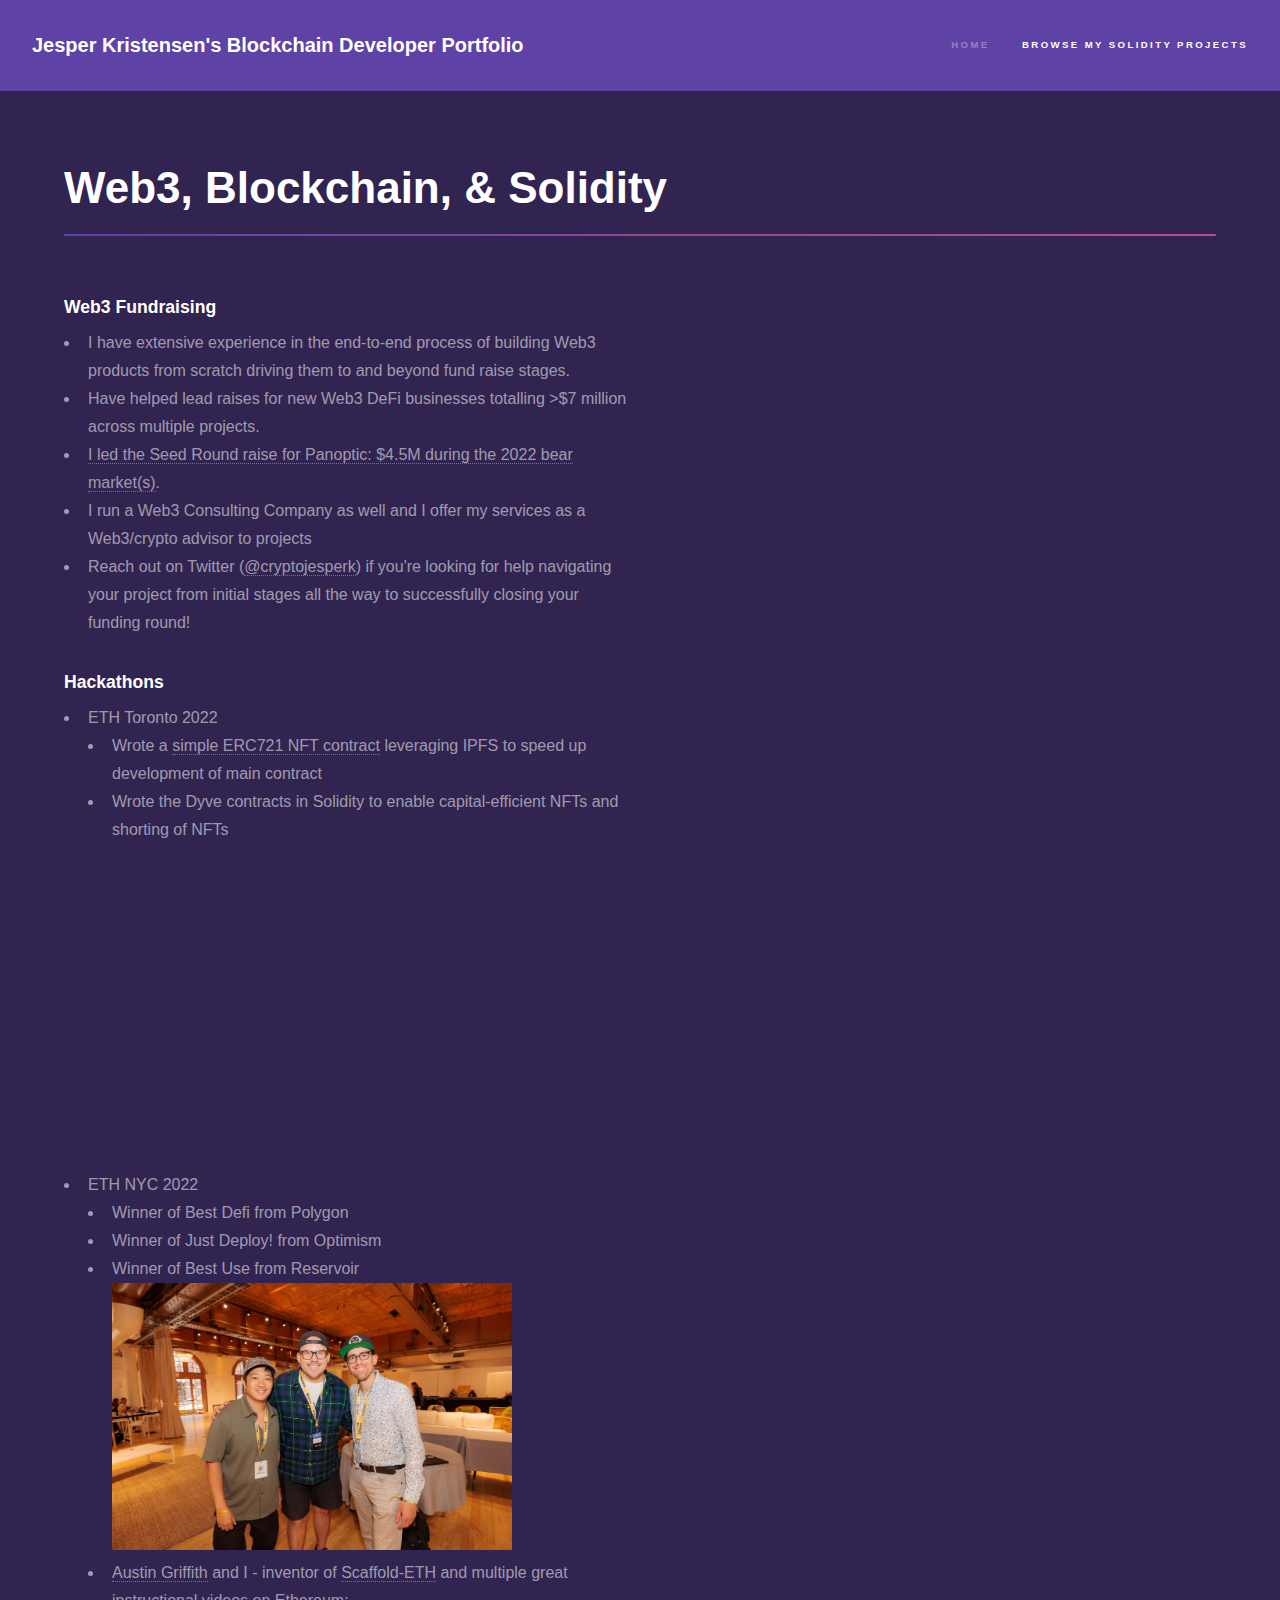
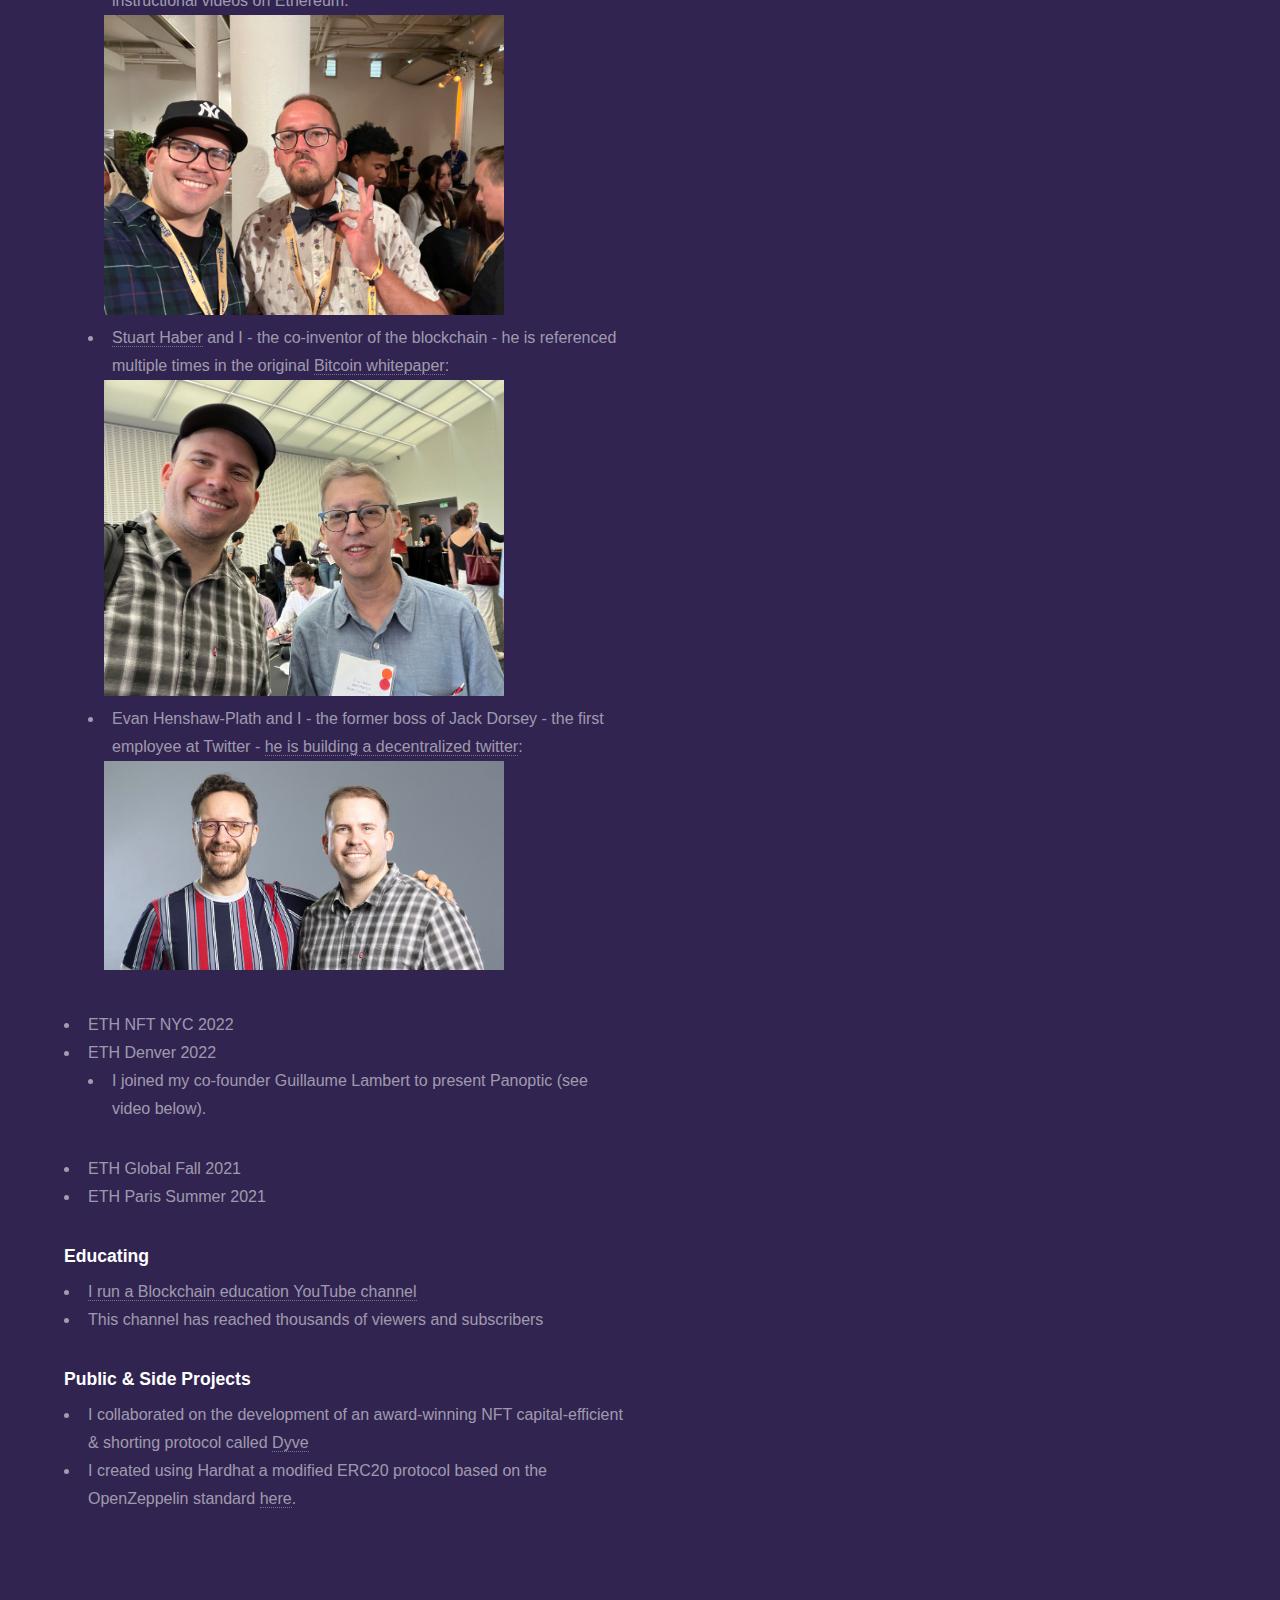
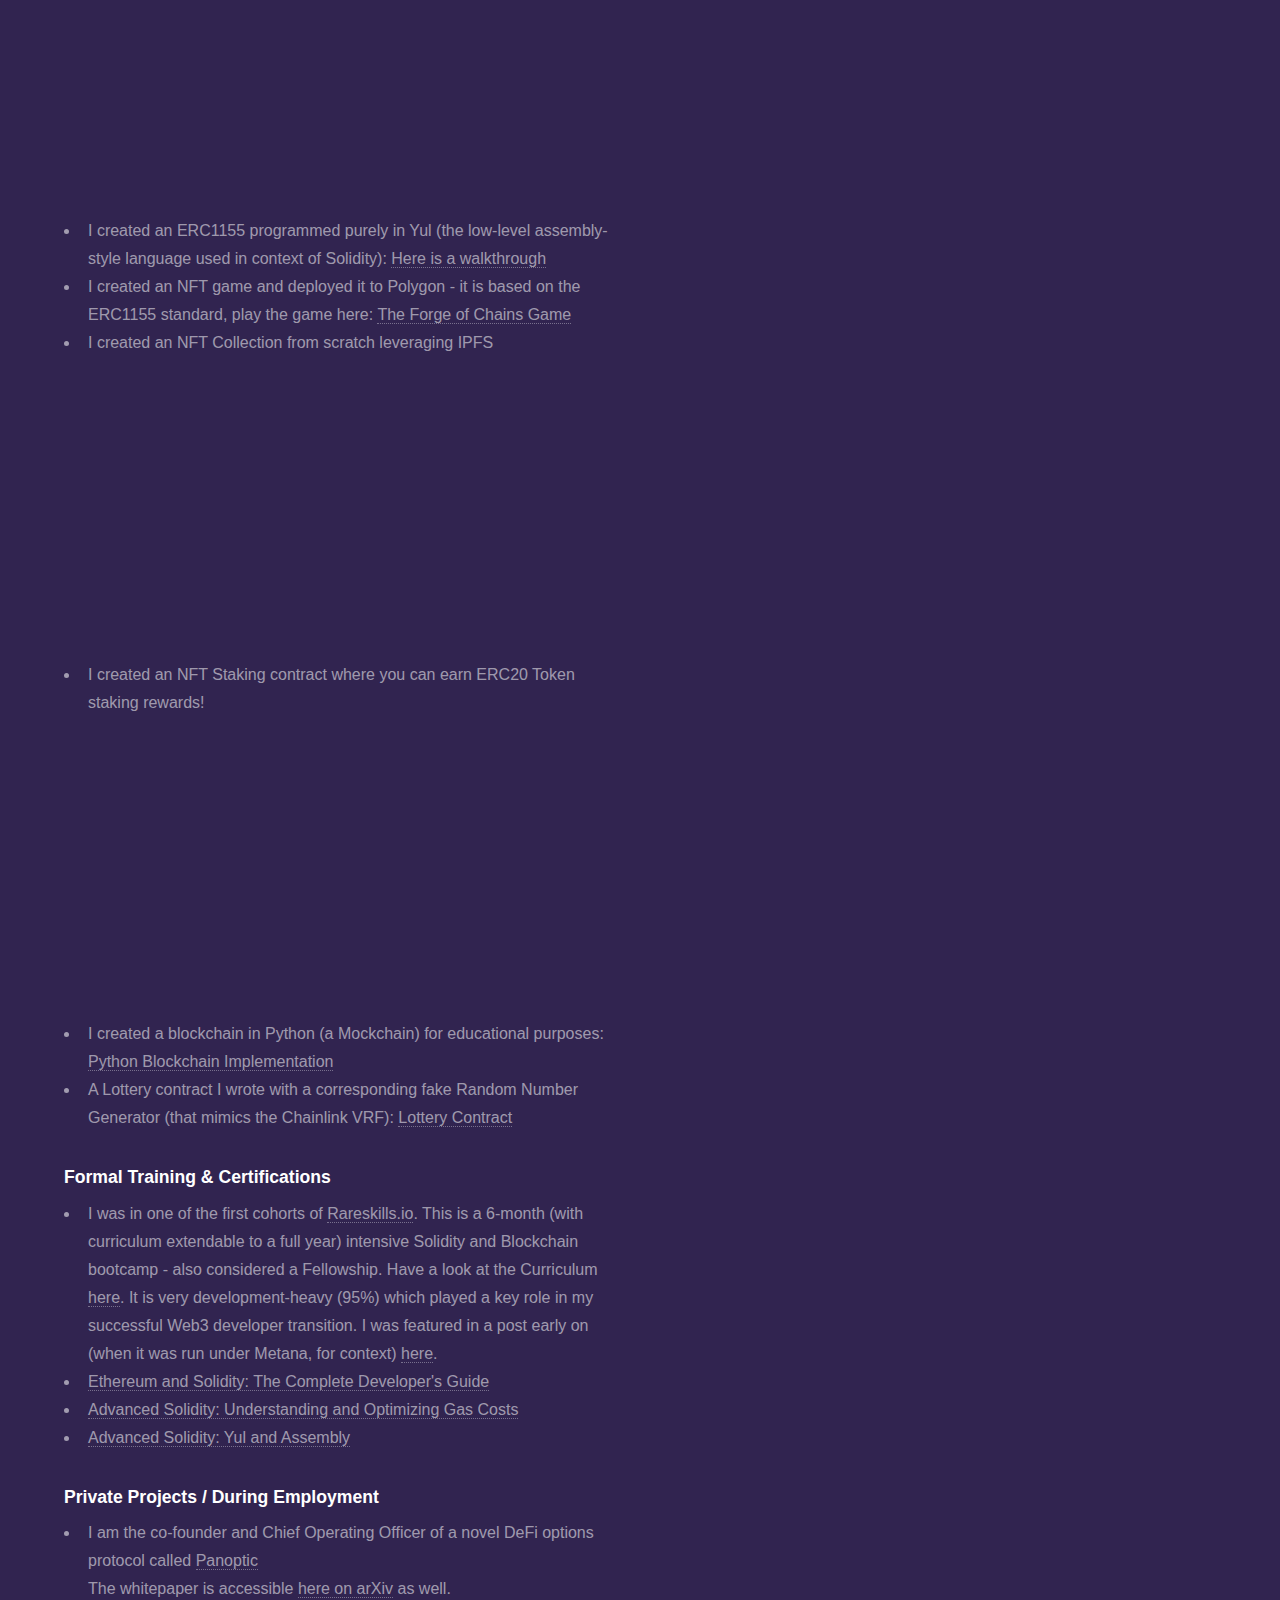
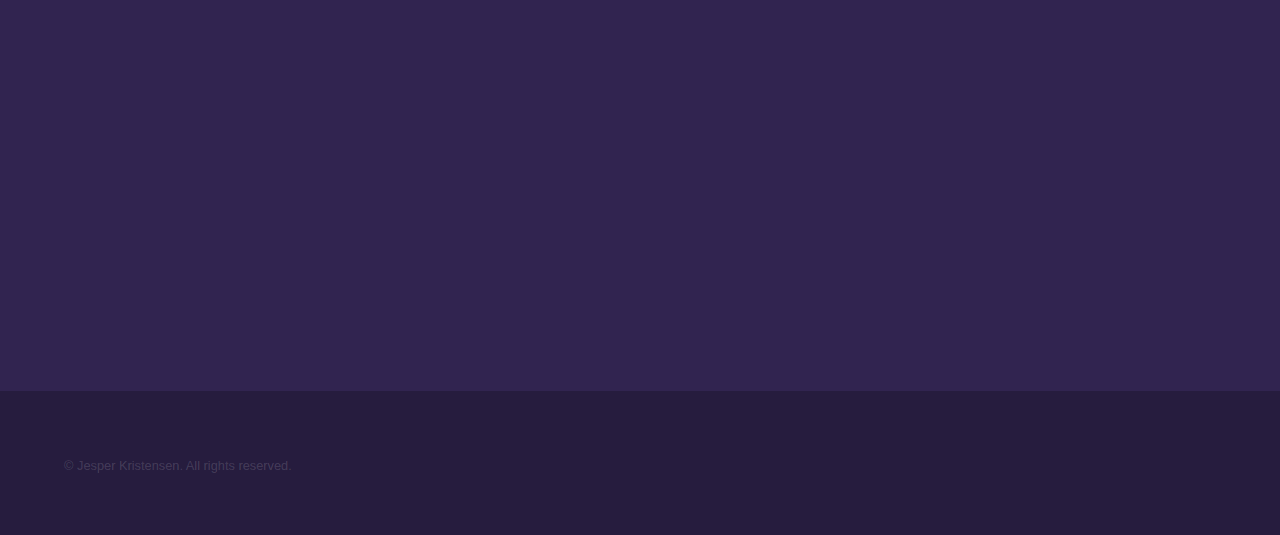
==== commit fa59ff75: "fix" ====
--- a/blockchain_portfolio.html
+++ b/blockchain_portfolio.html
@@ -72,7 +72,7 @@
 													</li>
 														<img src="images/JesperStuart.JPG" width=400 alt="I'm a huge fan of Stuart Haber! He co-invented the blockchain!"/>
 														<br>
-													<li>Evan Henshaw-Plath and I - the former boss of Jack Dorsey = the first employee at Twitter - <a href="https://www.forbes.com/sites/michaeldelcastillo/2022/09/11/jack-dorseys-former-boss-is-building-a-decentralized-twitter/?sh=7c8c332d57c3">he is building a decentralized twitter</a>:
+													<li>Evan Henshaw-Plath and I - the former boss of Jack Dorsey - the first employee at Twitter - <a href="https://www.forbes.com/sites/michaeldelcastillo/2022/09/11/jack-dorseys-former-boss-is-building-a-decentralized-twitter/?sh=7c8c332d57c3">he is building a decentralized twitter</a>:
 													</li>
 														<img src="images/JesperEvan.jpg" width=400 alt="Jack Dorsey's previous boss, Evan “Rabble” Henshaw-Plath!"/>
 														<br>
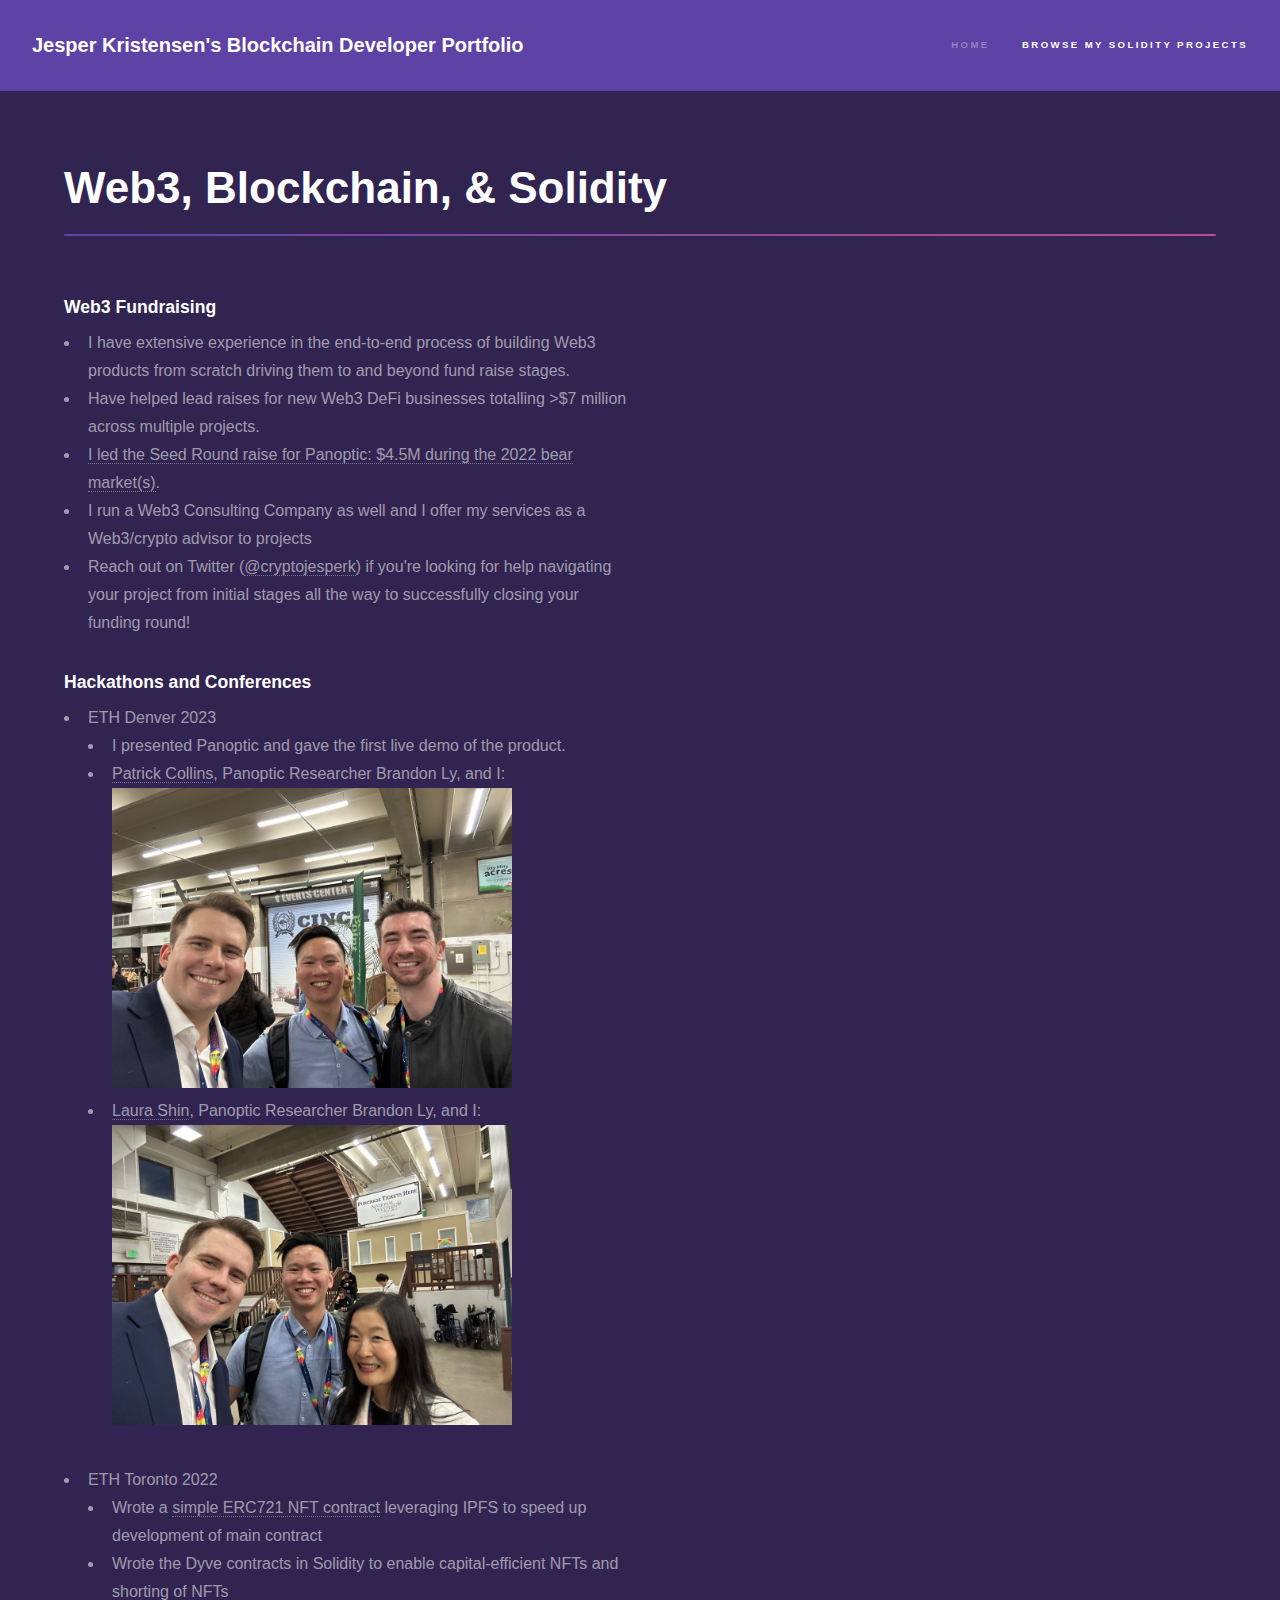
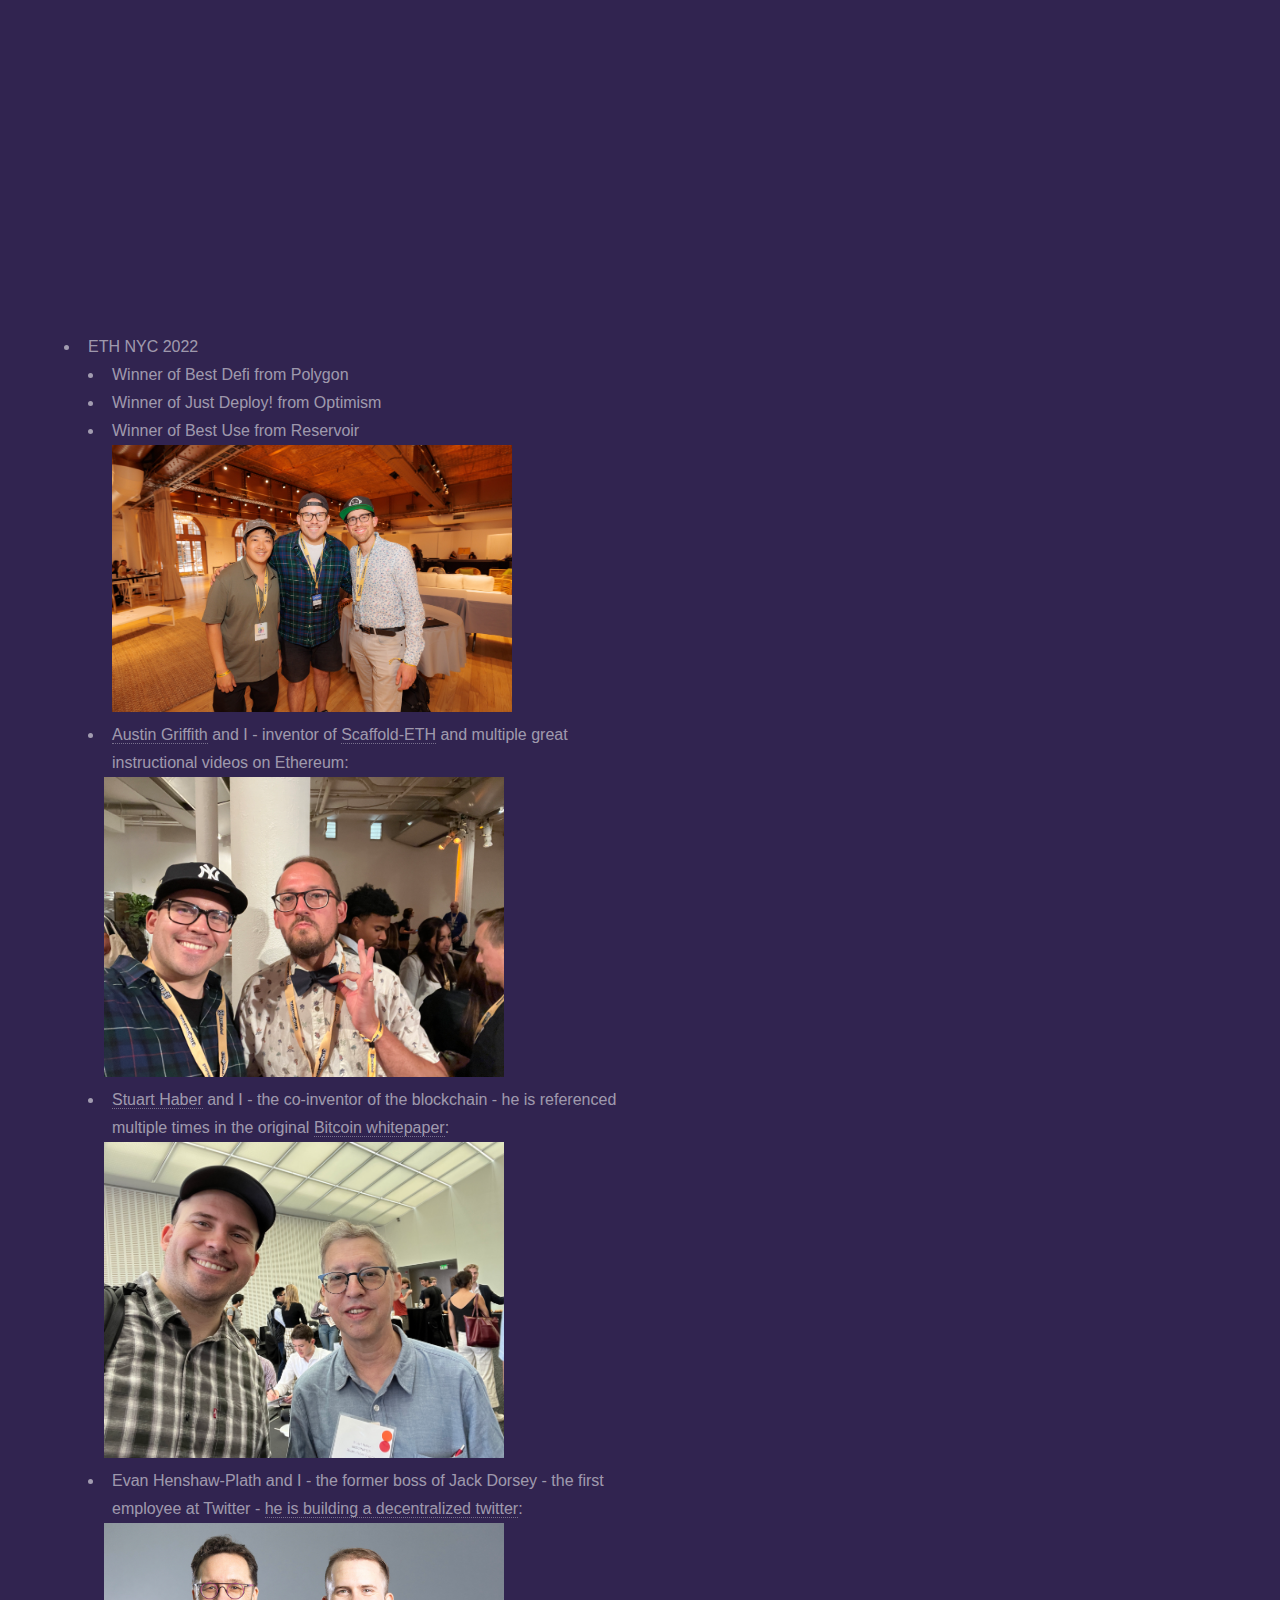
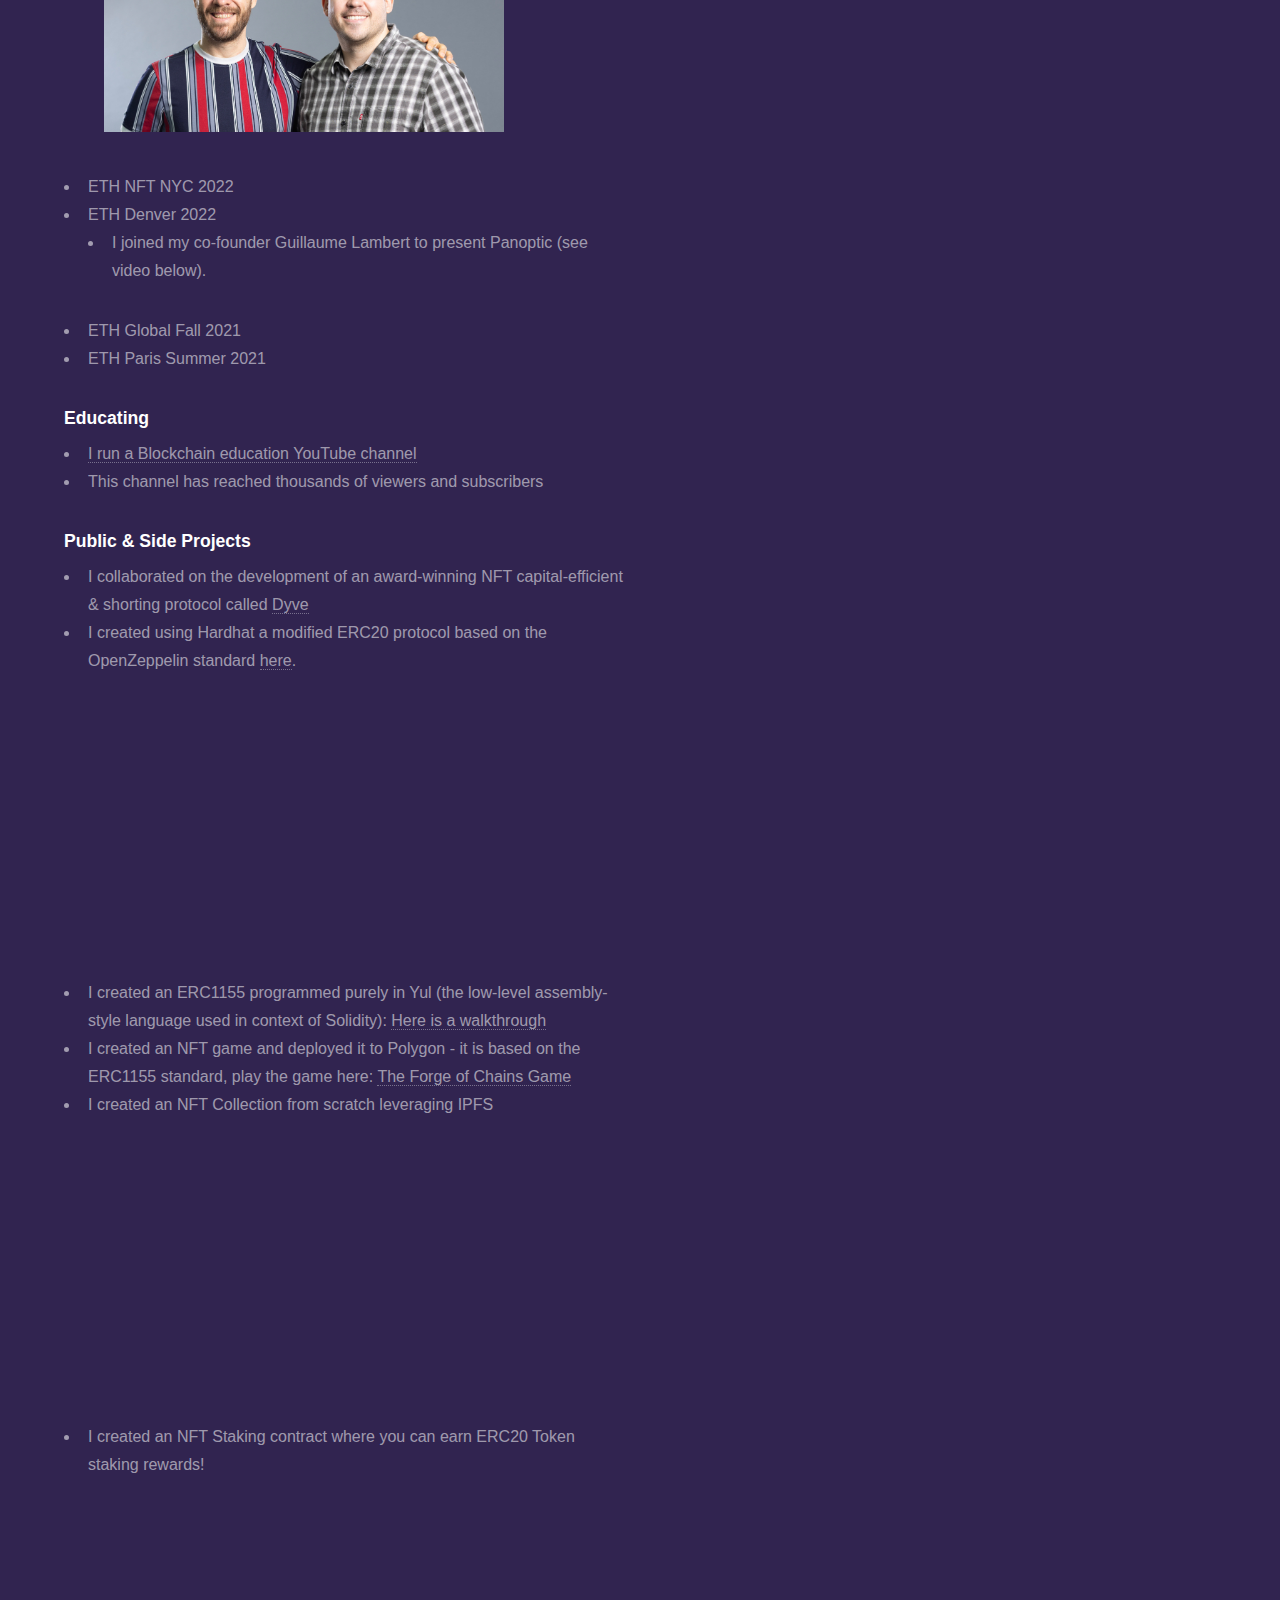
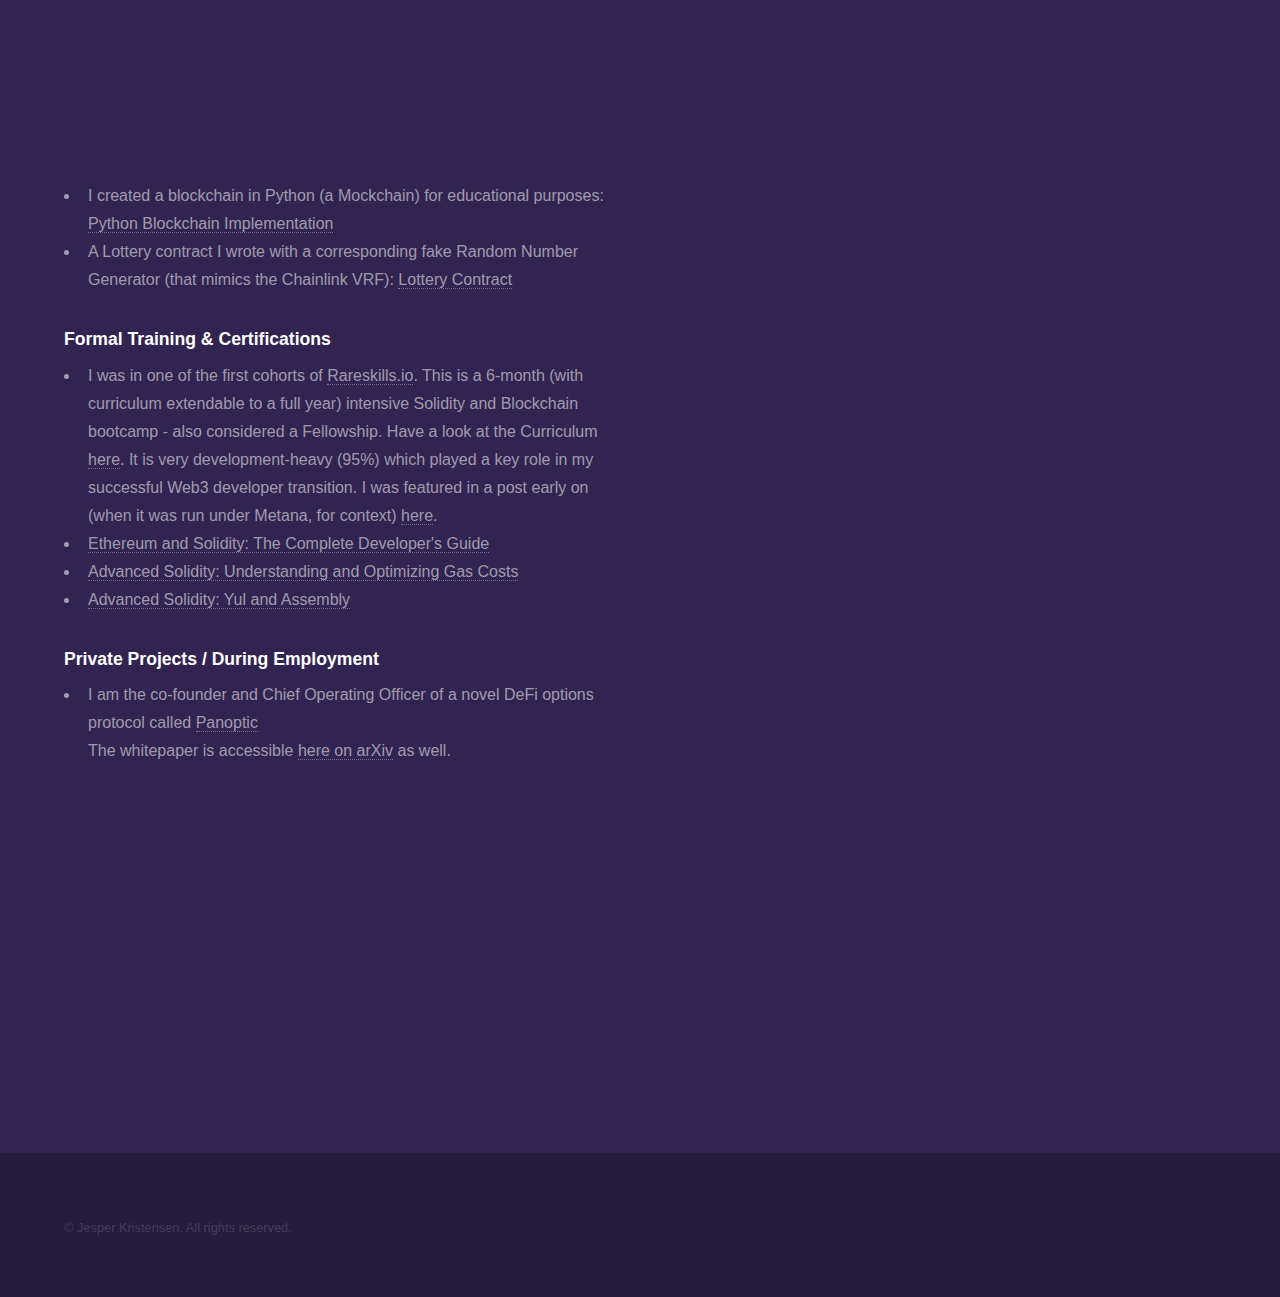
==== commit 246c2632: "eth denver 23" ====
--- a/blockchain_portfolio.html
+++ b/blockchain_portfolio.html
@@ -48,8 +48,21 @@
 											<li>Reach out on Twitter (<a href="https://twitter.com/cryptojesperk">@cryptojesperk</a>) if you're looking for help navigating your project from initial stages all the way to successfully closing your funding round!</li>
 										</ul>
 
-										<h3>Hackathons</h3>
+										<h3>Hackathons and Conferences</h3>
 										<ul>
+											<li>ETH Denver 2023
+												<ul>
+													<li>I presented Panoptic and gave the first live demo of the product.</li>
+													<li><a href="https://www.youtube.com/c/patrickcollins">Patrick Collins</a>, Panoptic Researcher Brandon Ly, and I:
+														<br>
+														<img src="images/Patrick.JPG" width=400 alt="ETH Denver 2023 - I got to meet and talk to Patrick Collins"/>
+													</li>
+													<li><a href="https://laurashin.com/">Laura Shin</a>, Panoptic Researcher Brandon Ly, and I:
+														<br>
+														<img src="images/Laura.JPG" width=400 alt="ETH Denver 2023 - I got to meet and talk to Laura Shin"/>
+													</li>
+												</ul>
+											</li>
 											<li>ETH Toronto 2022
 												<ul>
 													<li>Wrote a <a href="https://github.com/dyveHack/simpleNFTexample">simple ERC721 NFT contract</a> leveraging IPFS to speed up development of main contract												
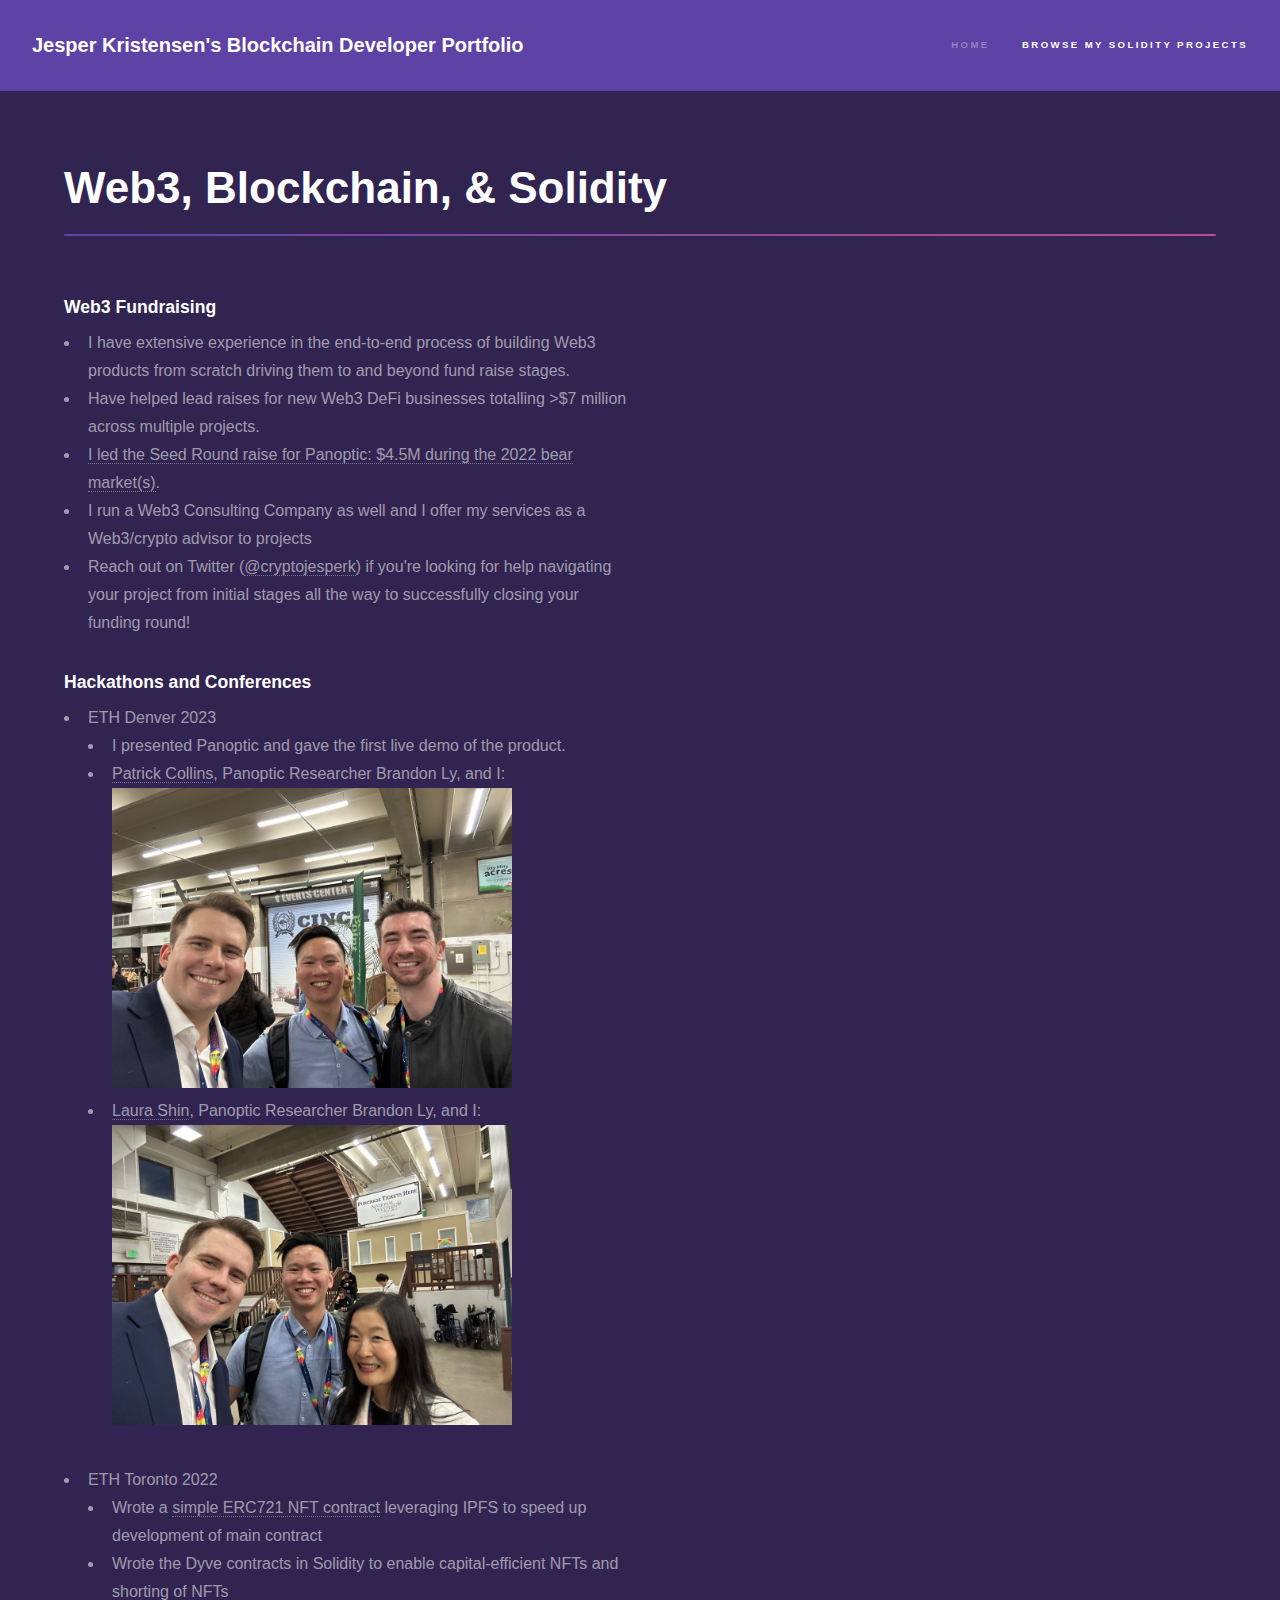
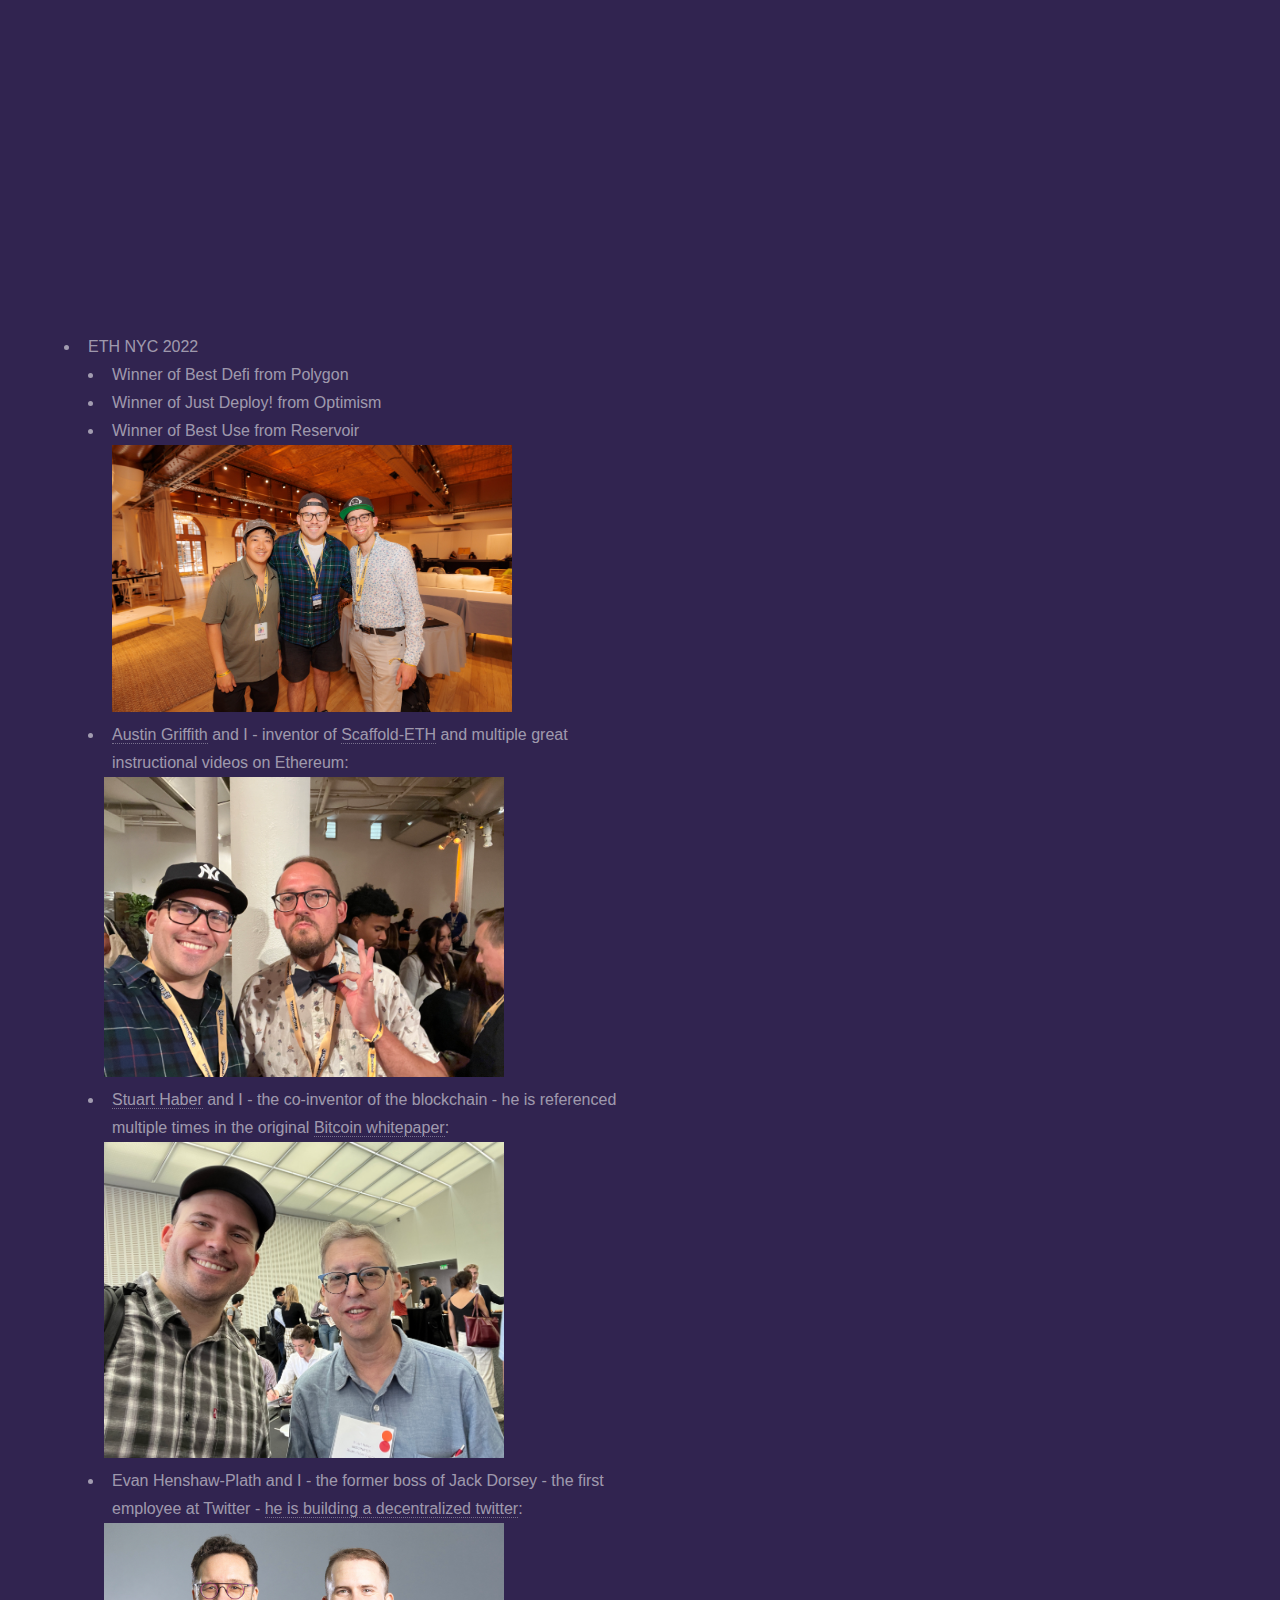
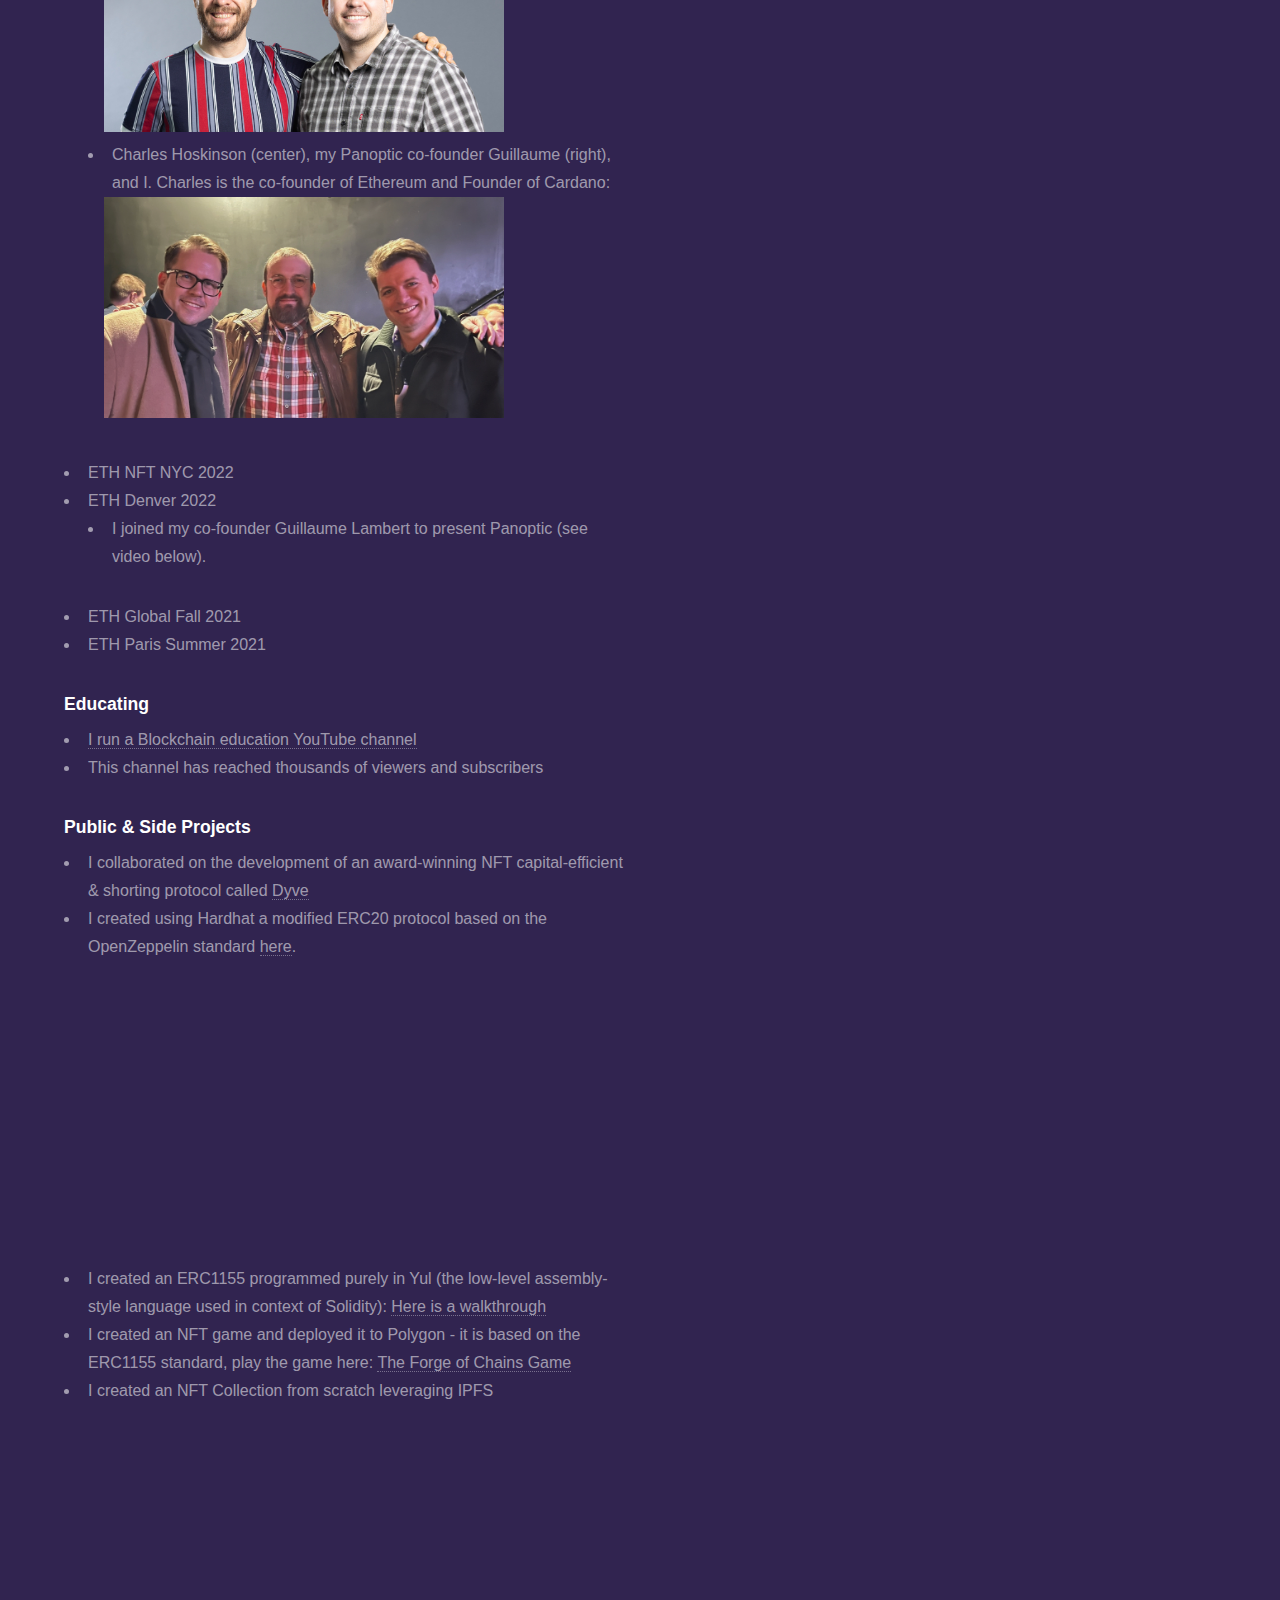
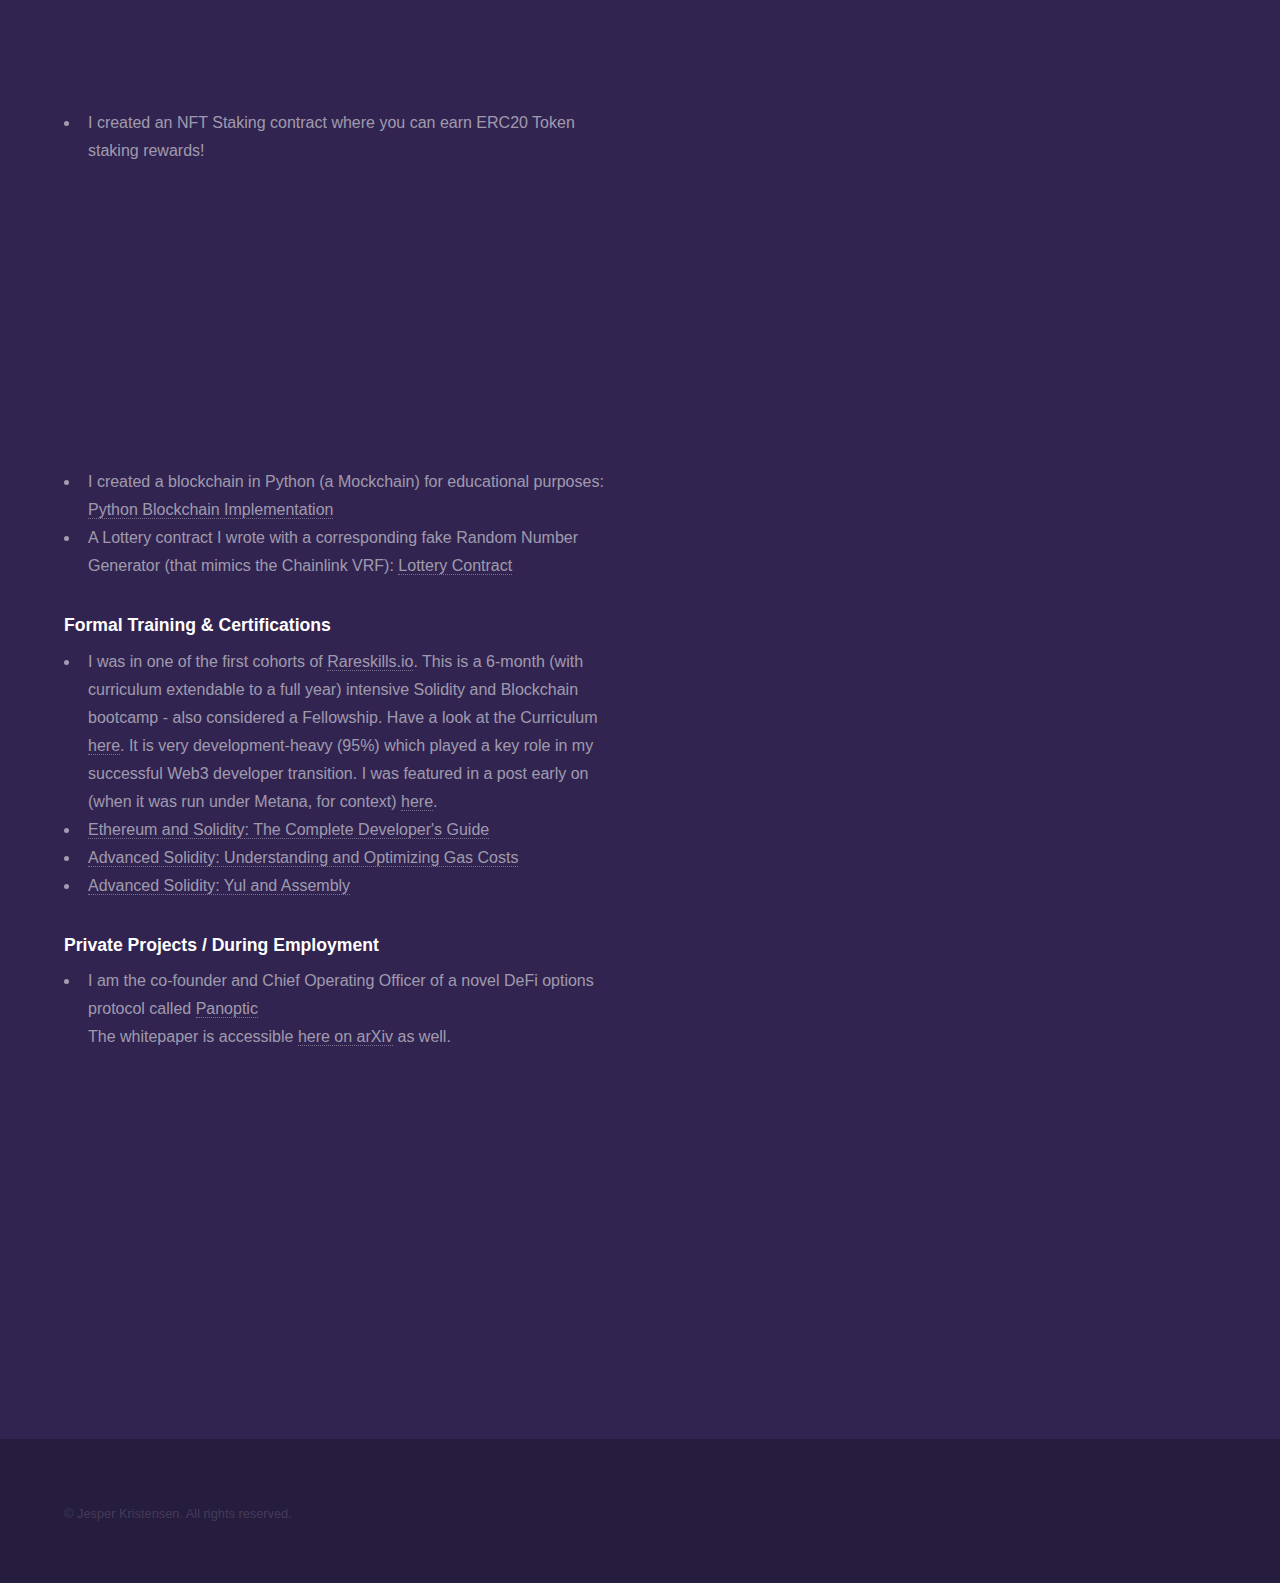
==== commit 3849b6e2: "charles" ====
--- a/blockchain_portfolio.html
+++ b/blockchain_portfolio.html
@@ -88,6 +88,11 @@
 													<li>Evan Henshaw-Plath and I - the former boss of Jack Dorsey - the first employee at Twitter - <a href="https://www.forbes.com/sites/michaeldelcastillo/2022/09/11/jack-dorseys-former-boss-is-building-a-decentralized-twitter/?sh=7c8c332d57c3">he is building a decentralized twitter</a>:
 													</li>
 														<img src="images/JesperEvan.jpg" width=400 alt="Jack Dorsey's previous boss, Evan “Rabble” Henshaw-Plath!"/>
+														<br>
+													</li>
+													<li>Charles Hoskinson (center), my Panoptic co-founder Guillaume (right), and I. Charles is the co-founder of Ethereum and Founder of Cardano:
+													</li>
+														<img src="images/Jesper_x_Charles.jpg" width=400 alt="Ethereum Co-founder Charles Hoskinson"/>
 														<br>
 													</li>
 												</ul>
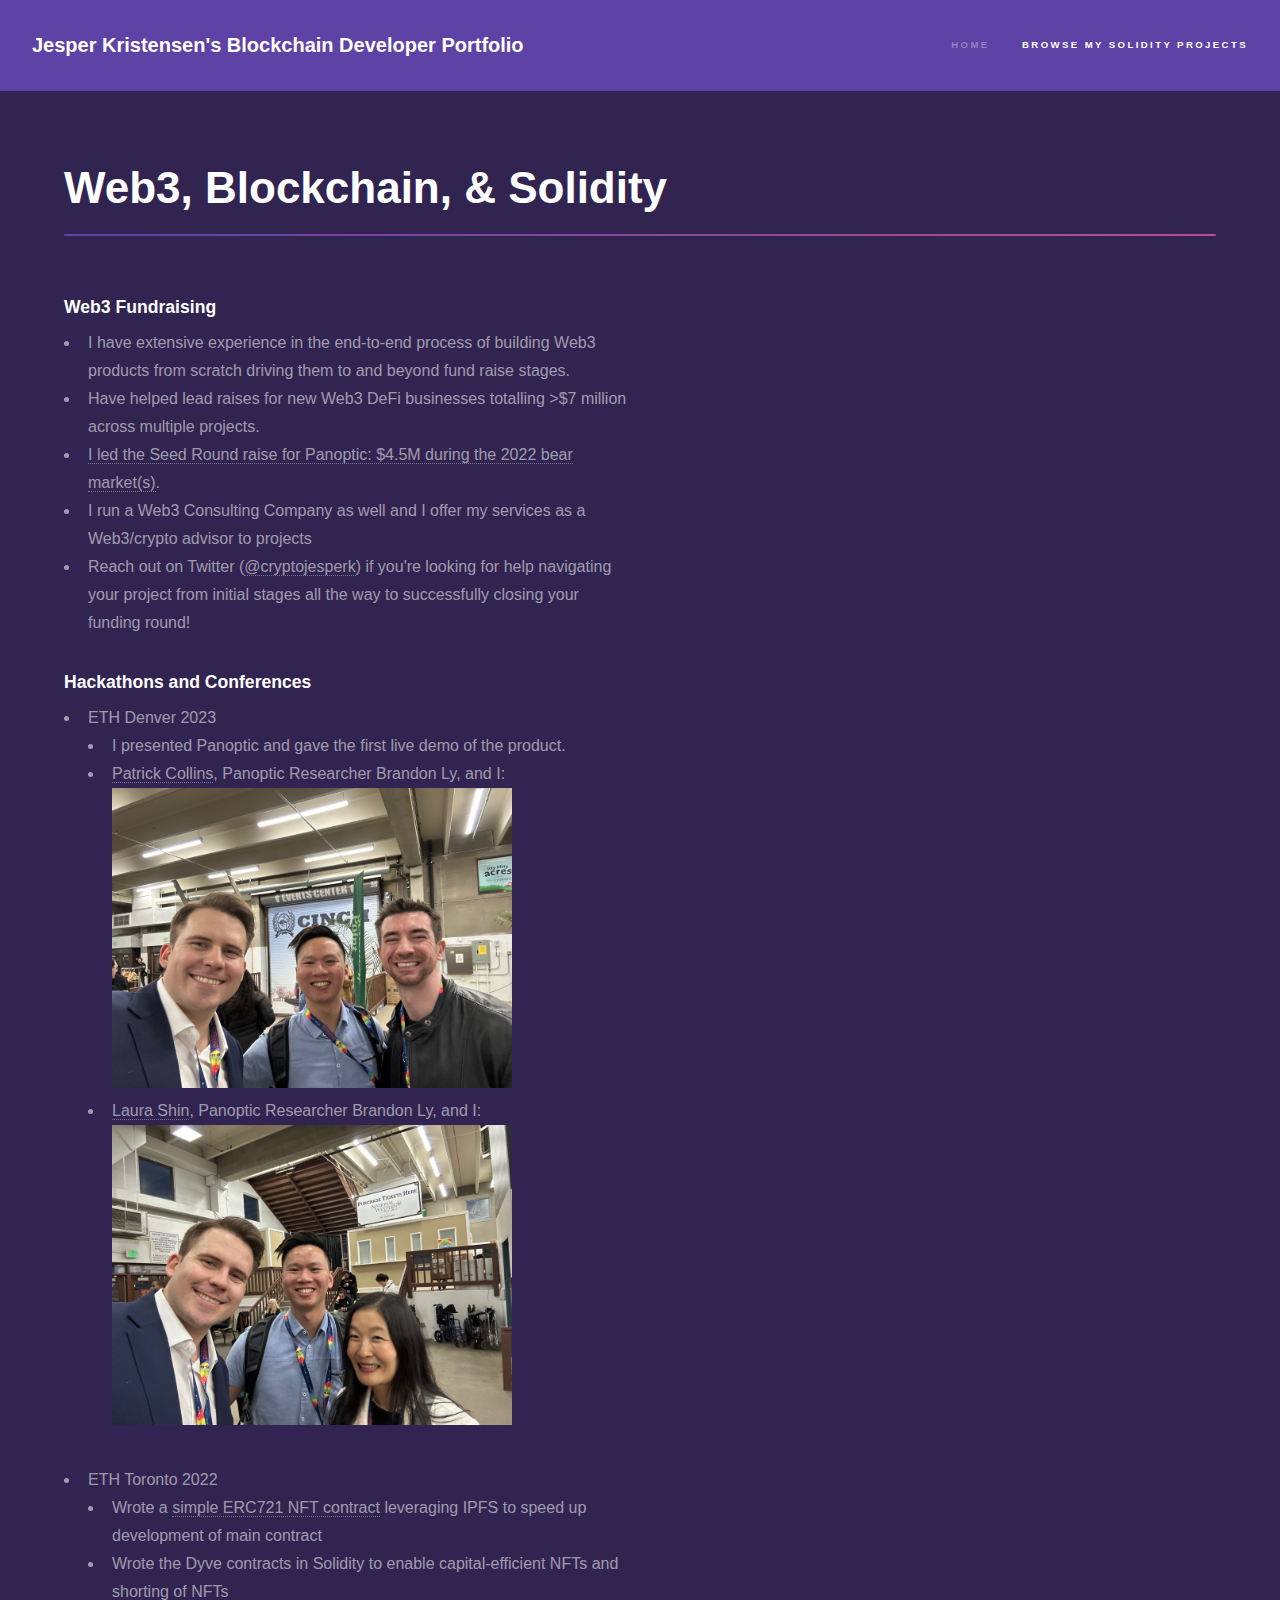
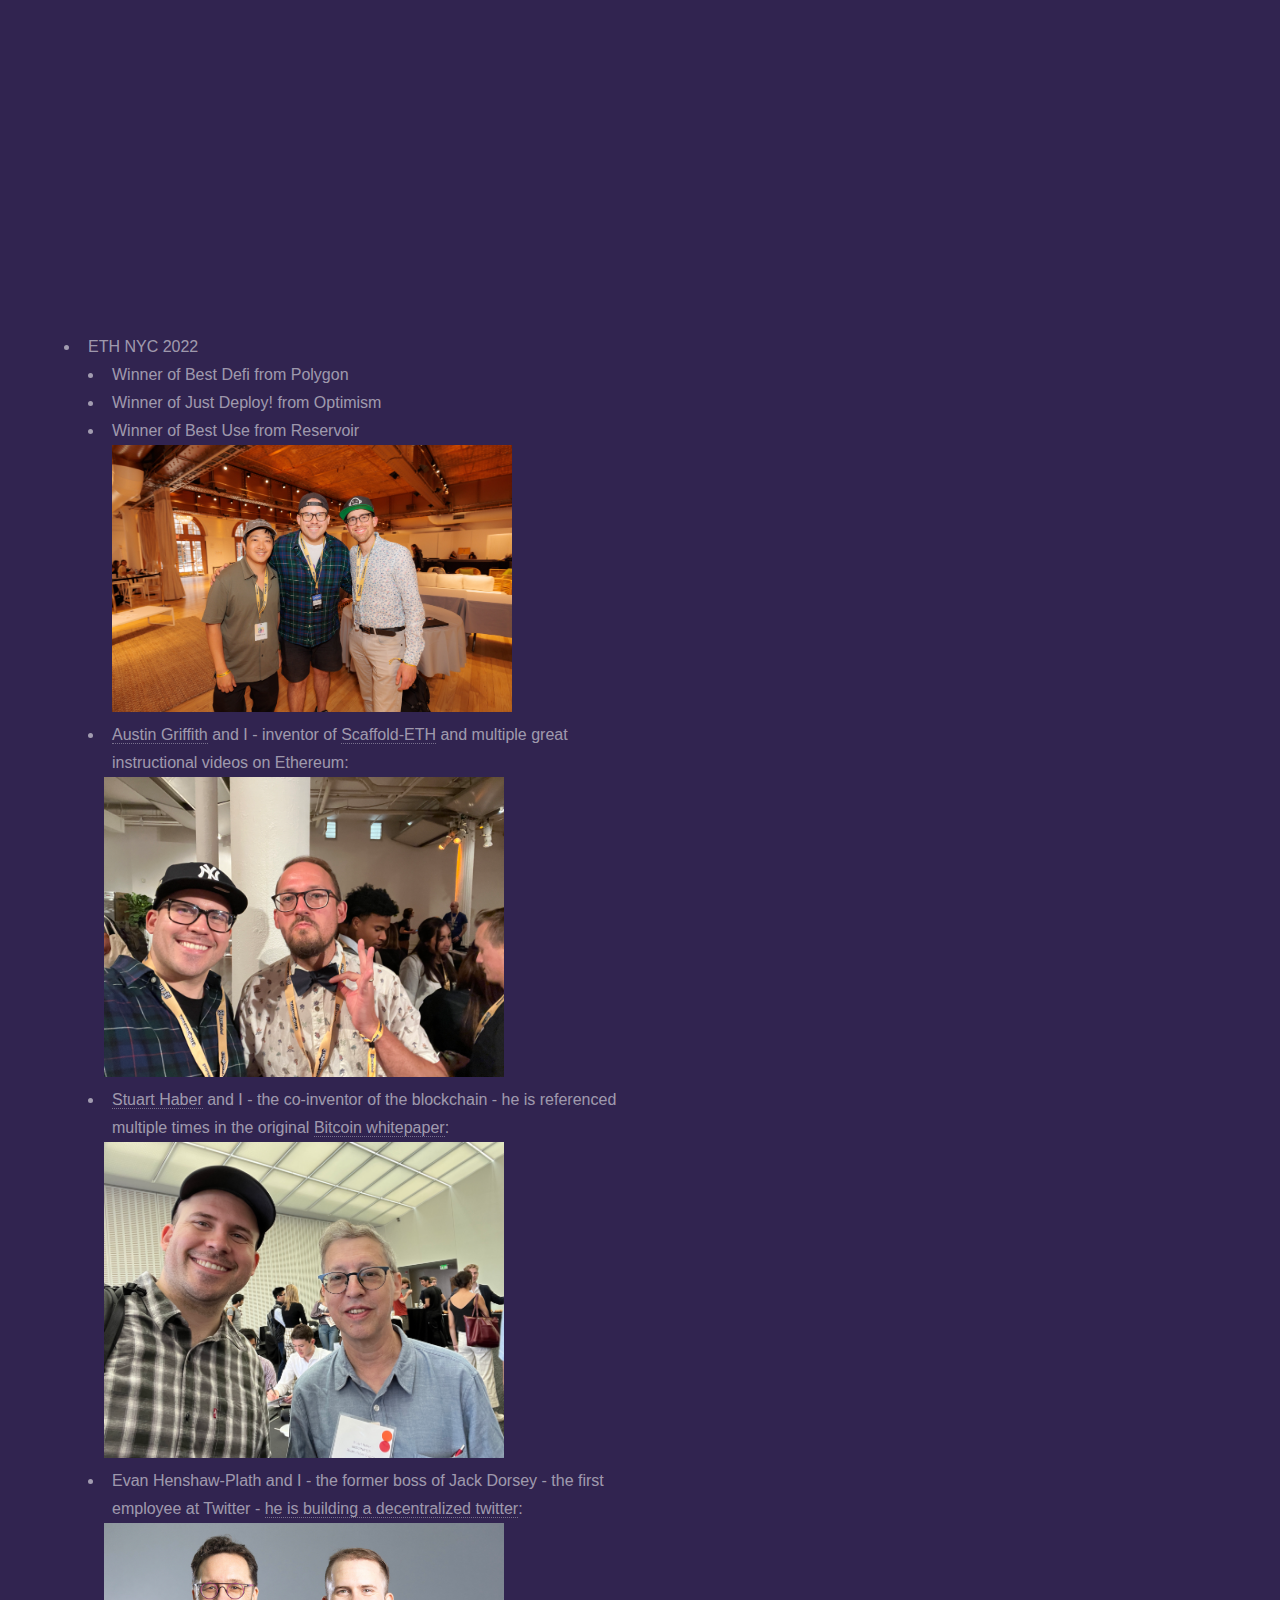
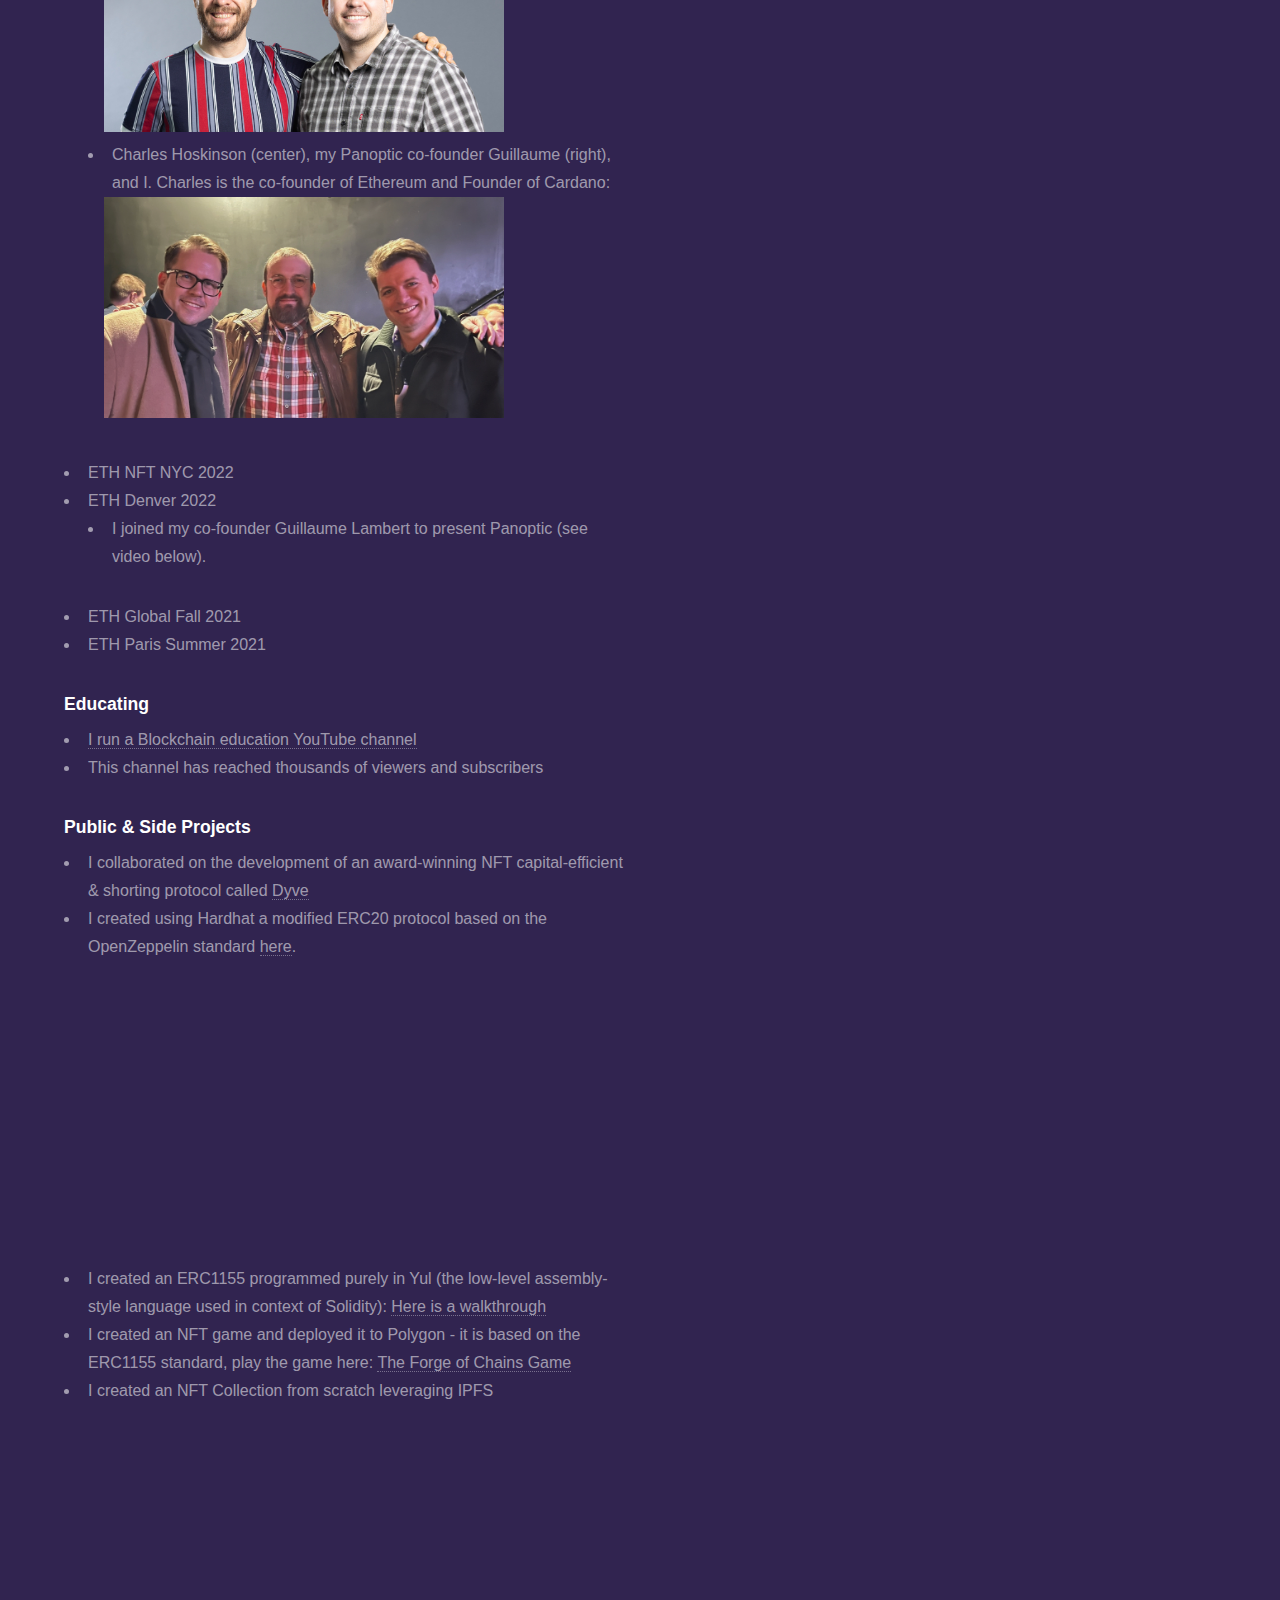
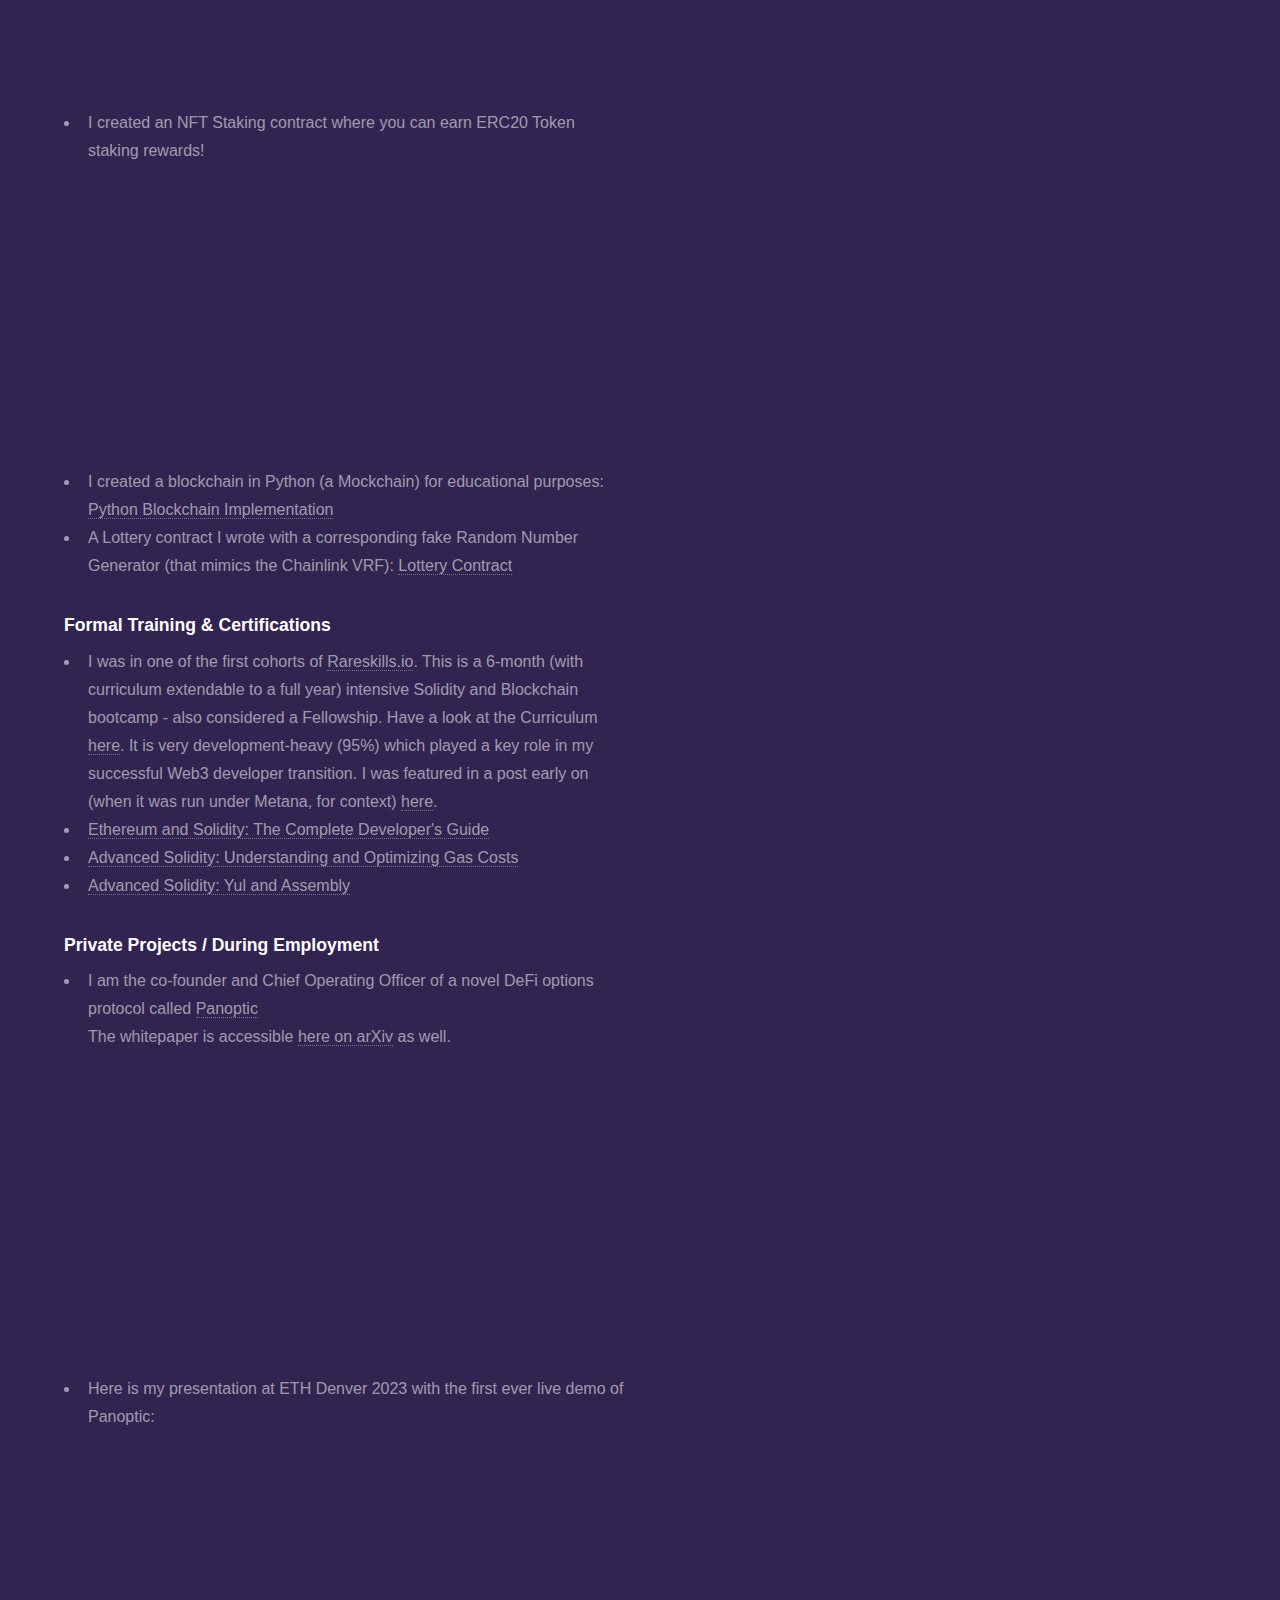
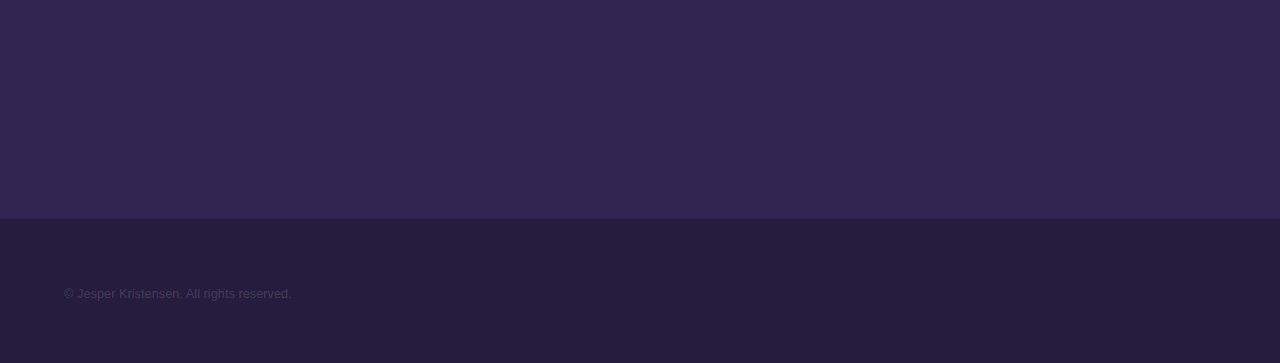
==== commit bab99387: "ethdenver23" ====
--- a/blockchain_portfolio.html
+++ b/blockchain_portfolio.html
@@ -159,7 +159,12 @@
 											<li><div>I am the co-founder and Chief Operating Officer of a novel DeFi options protocol called <a href="https://www.panoptic.xyz">Panoptic</a><br>
 													The whitepaper is accessible <a href="https://arxiv.org/abs/2204.14232">here on arXiv</a> as well.</div>
 												<div>
-													<iframe width="560" height="315" src="https://www.youtube.com/embed/mtd4JphPcuA" title="Introducing Panoptic with my Co-Founder Guillaume Lambert" frameborder="0" allow="accelerometer; autoplay; clipboard-write; encrypted-media; gyroscope; picture-in-picture" allowfullscreen></iframe></li>
+													<iframe width="560" height="315" src="https://www.youtube.com/embed/mtd4JphPcuA" title="Introducing Panoptic with my Co-Founder Guillaume Lambert" frameborder="0" allow="accelerometer; autoplay; clipboard-write; encrypted-media; gyroscope; picture-in-picture" allowfullscreen></iframe>
+											</li>
+											
+											<li><div>Here is my presentation at ETH Denver 2023 with the first ever live demo of Panoptic:
+													<iframe width="560" height="315" src="https://www.youtube.com/embed/Dt5AdCNavjs" title="YouTube video player" frameborder="0" allow="accelerometer; autoplay; clipboard-write; encrypted-media; gyroscope; picture-in-picture; web-share" allowfullscreen></iframe>
+											</li>
 												</div>
 										</ul>
 									</div>
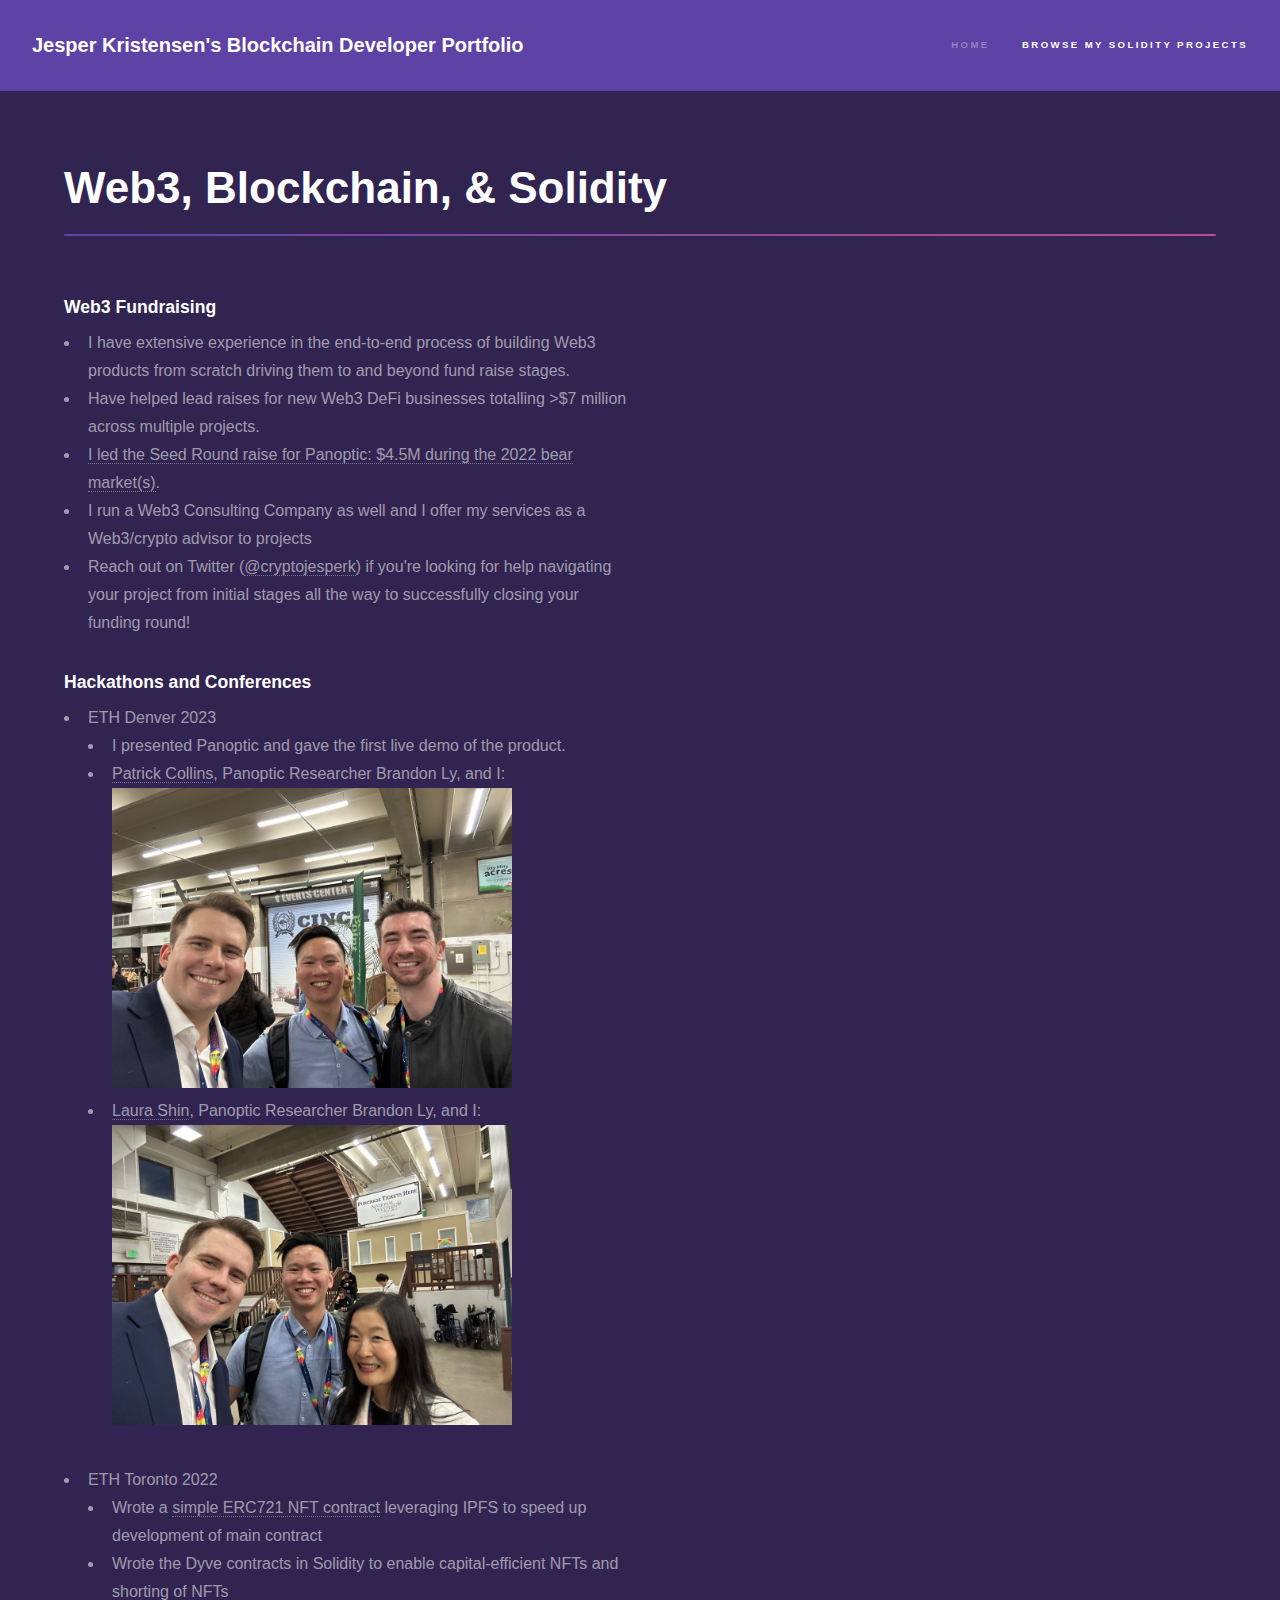
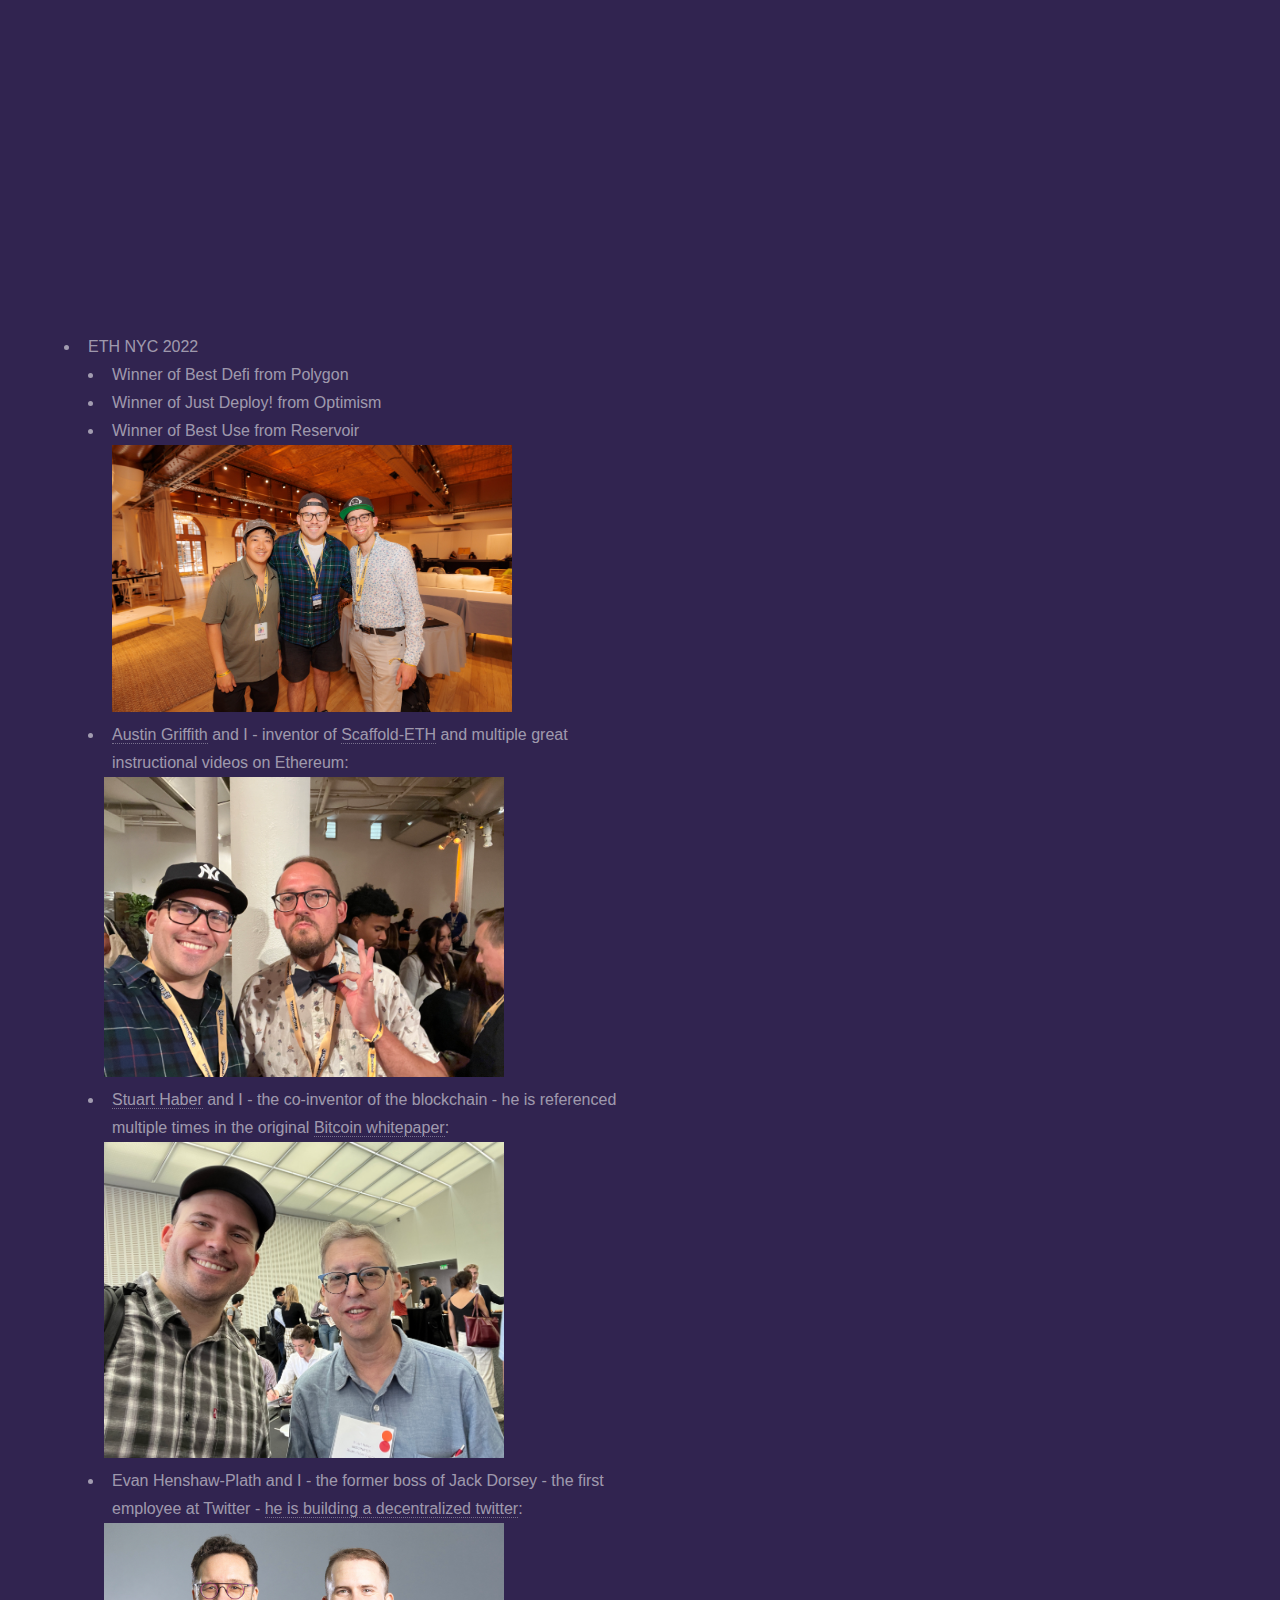
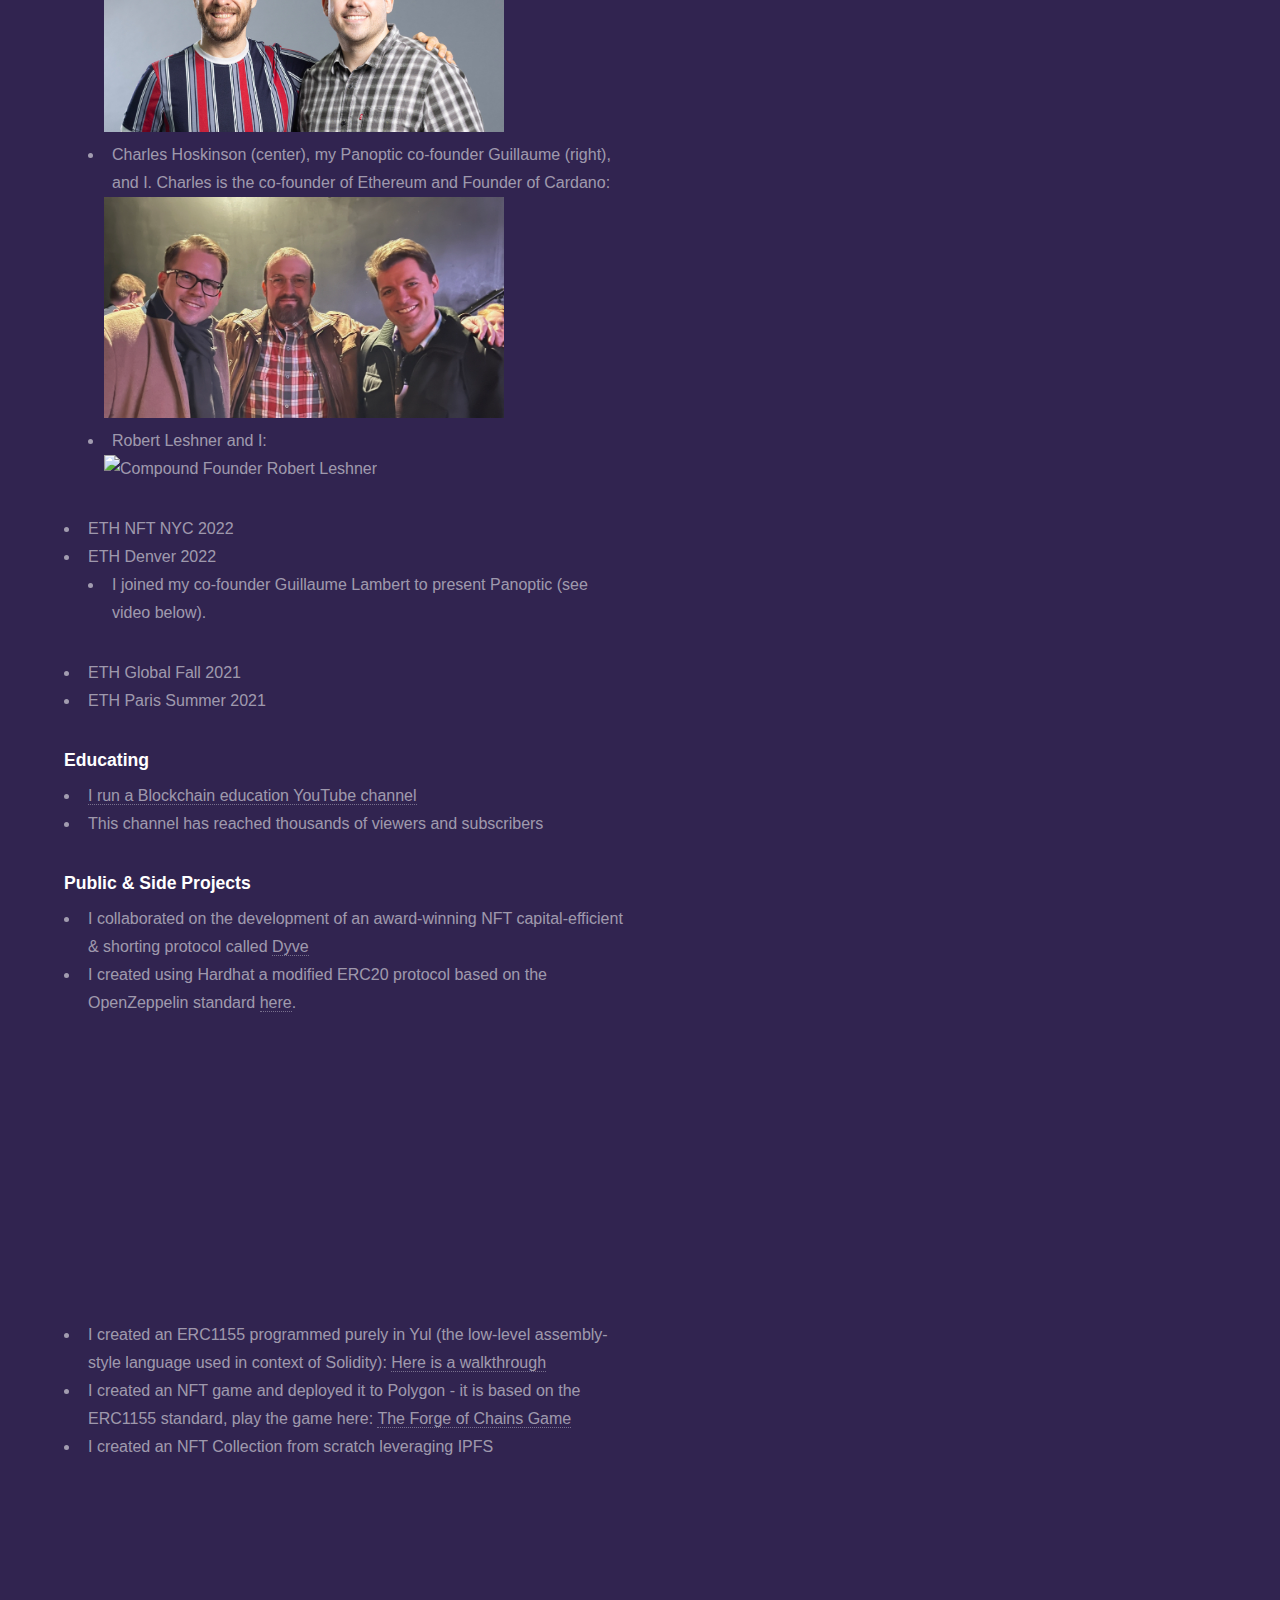
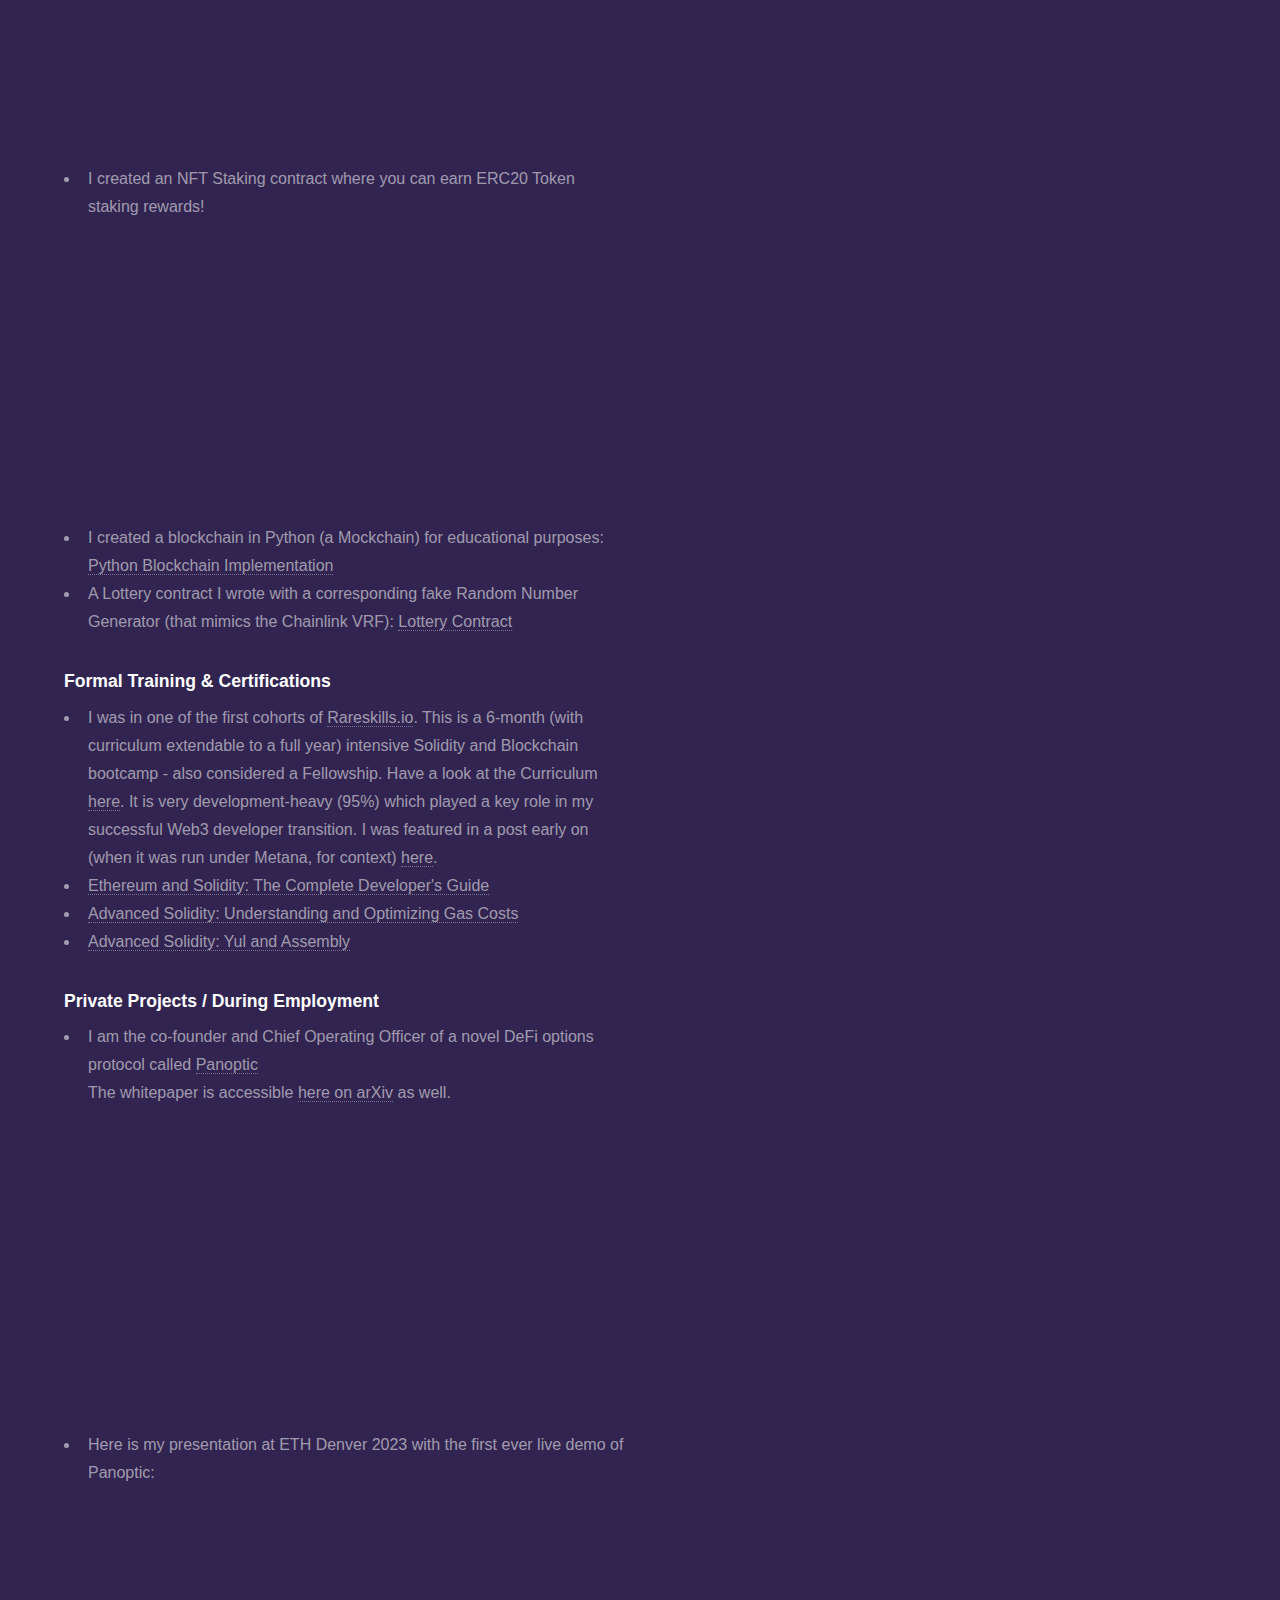
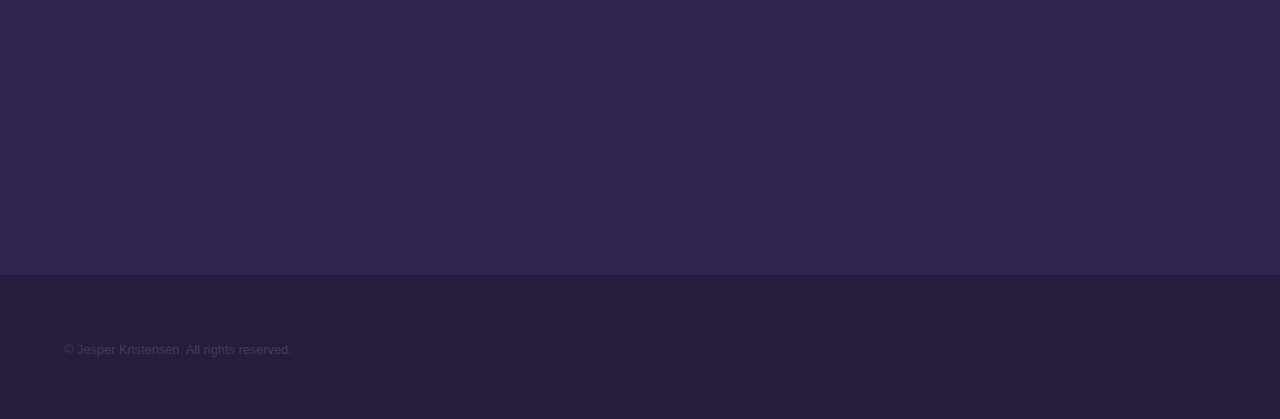
==== commit 22135338: "leshner" ====
--- a/blockchain_portfolio.html
+++ b/blockchain_portfolio.html
@@ -95,6 +95,11 @@
 														<img src="images/Jesper_x_Charles.jpg" width=400 alt="Ethereum Co-founder Charles Hoskinson"/>
 														<br>
 													</li>
+													<li>Robert Leshner and I:
+													</li>
+														<img src="images/Jesper_x_Leshner.jpg" width=400 alt="Compound Founder Robert Leshner"/>
+														<br>
+													</li>
 												</ul>
 												
 											</li>
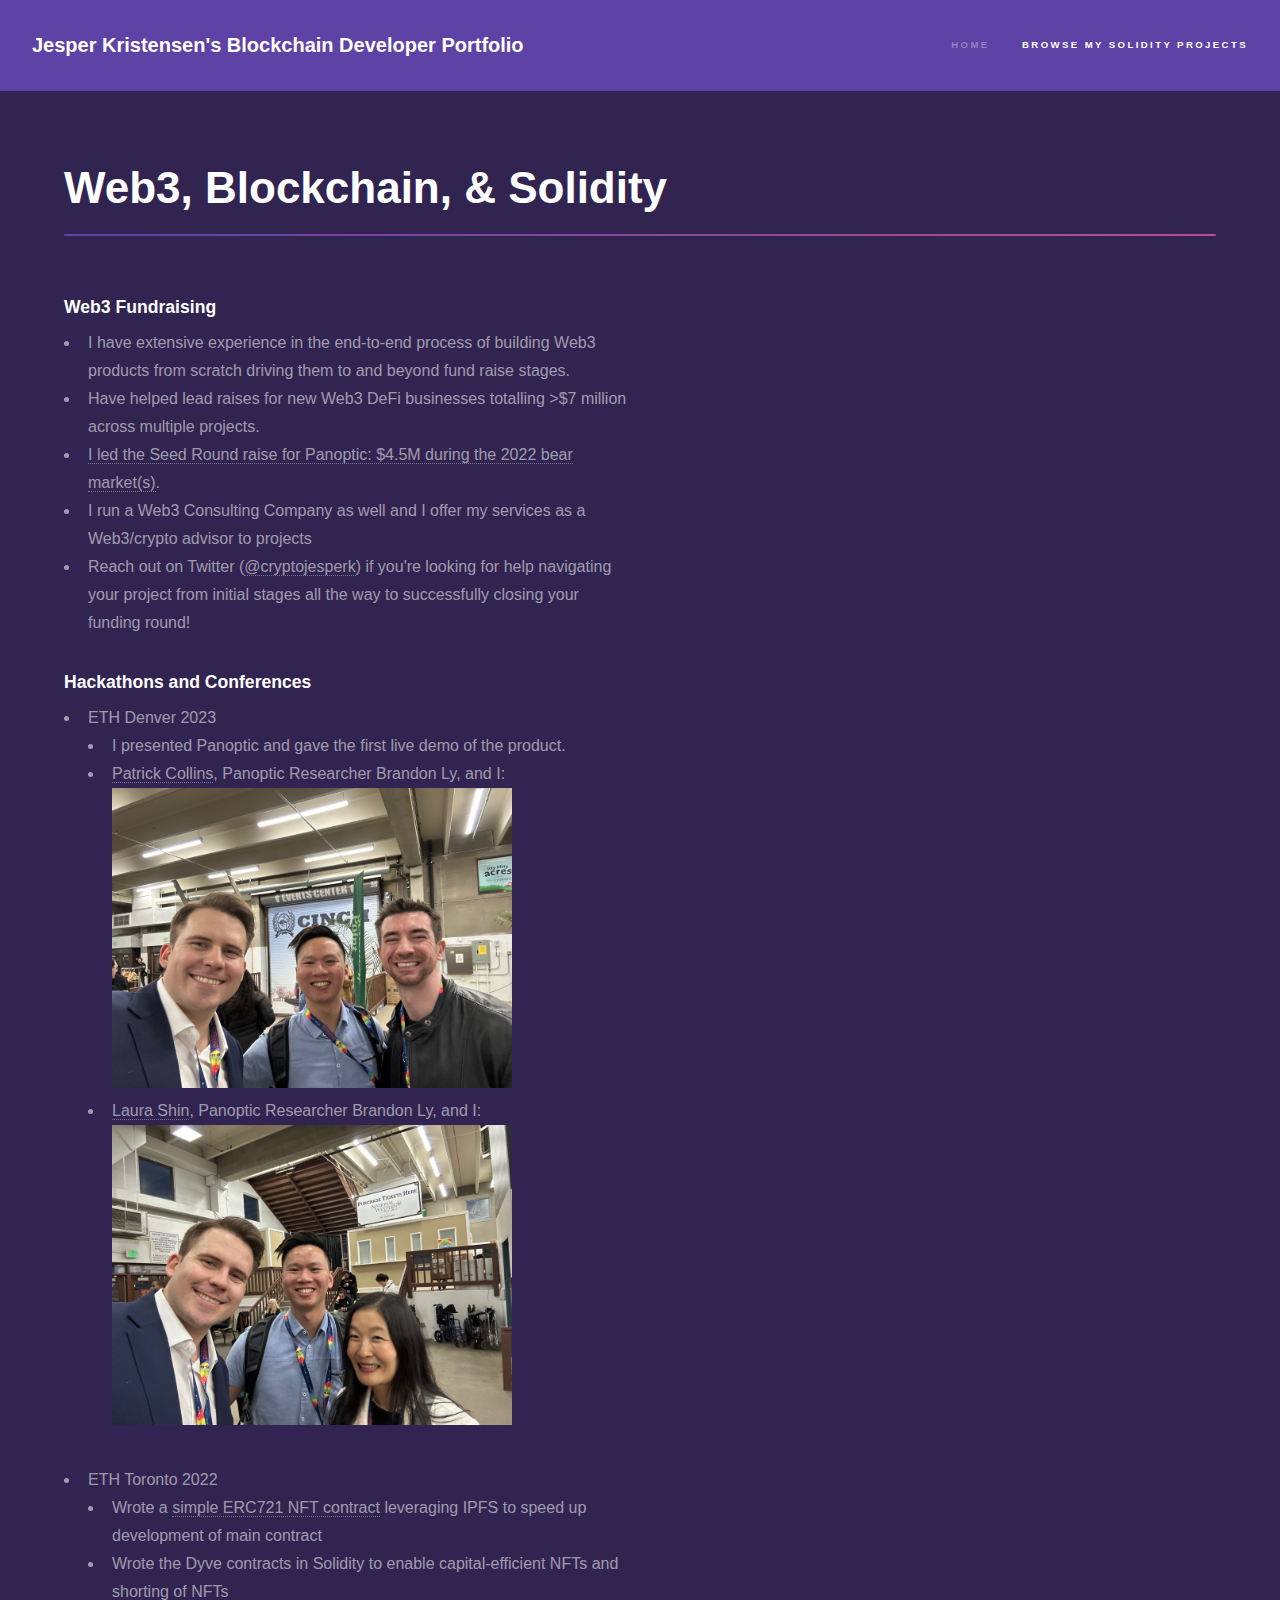
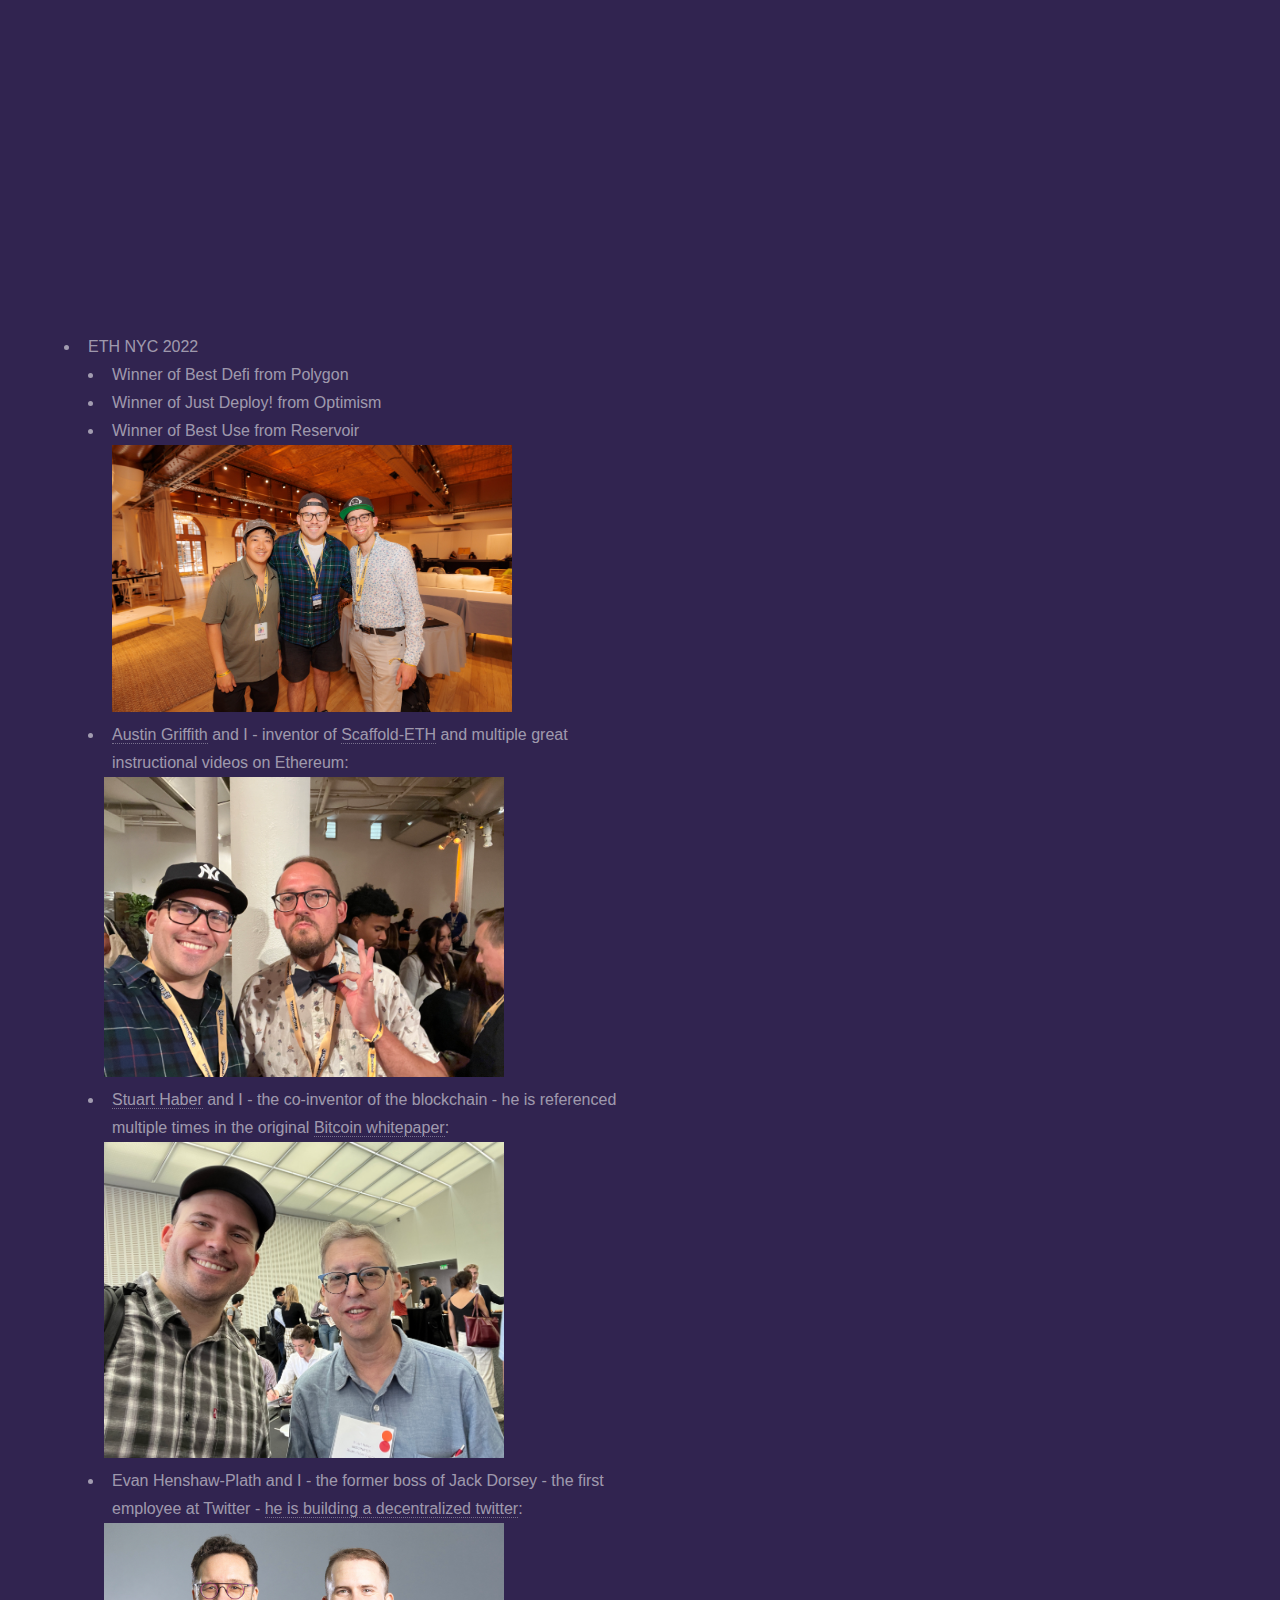
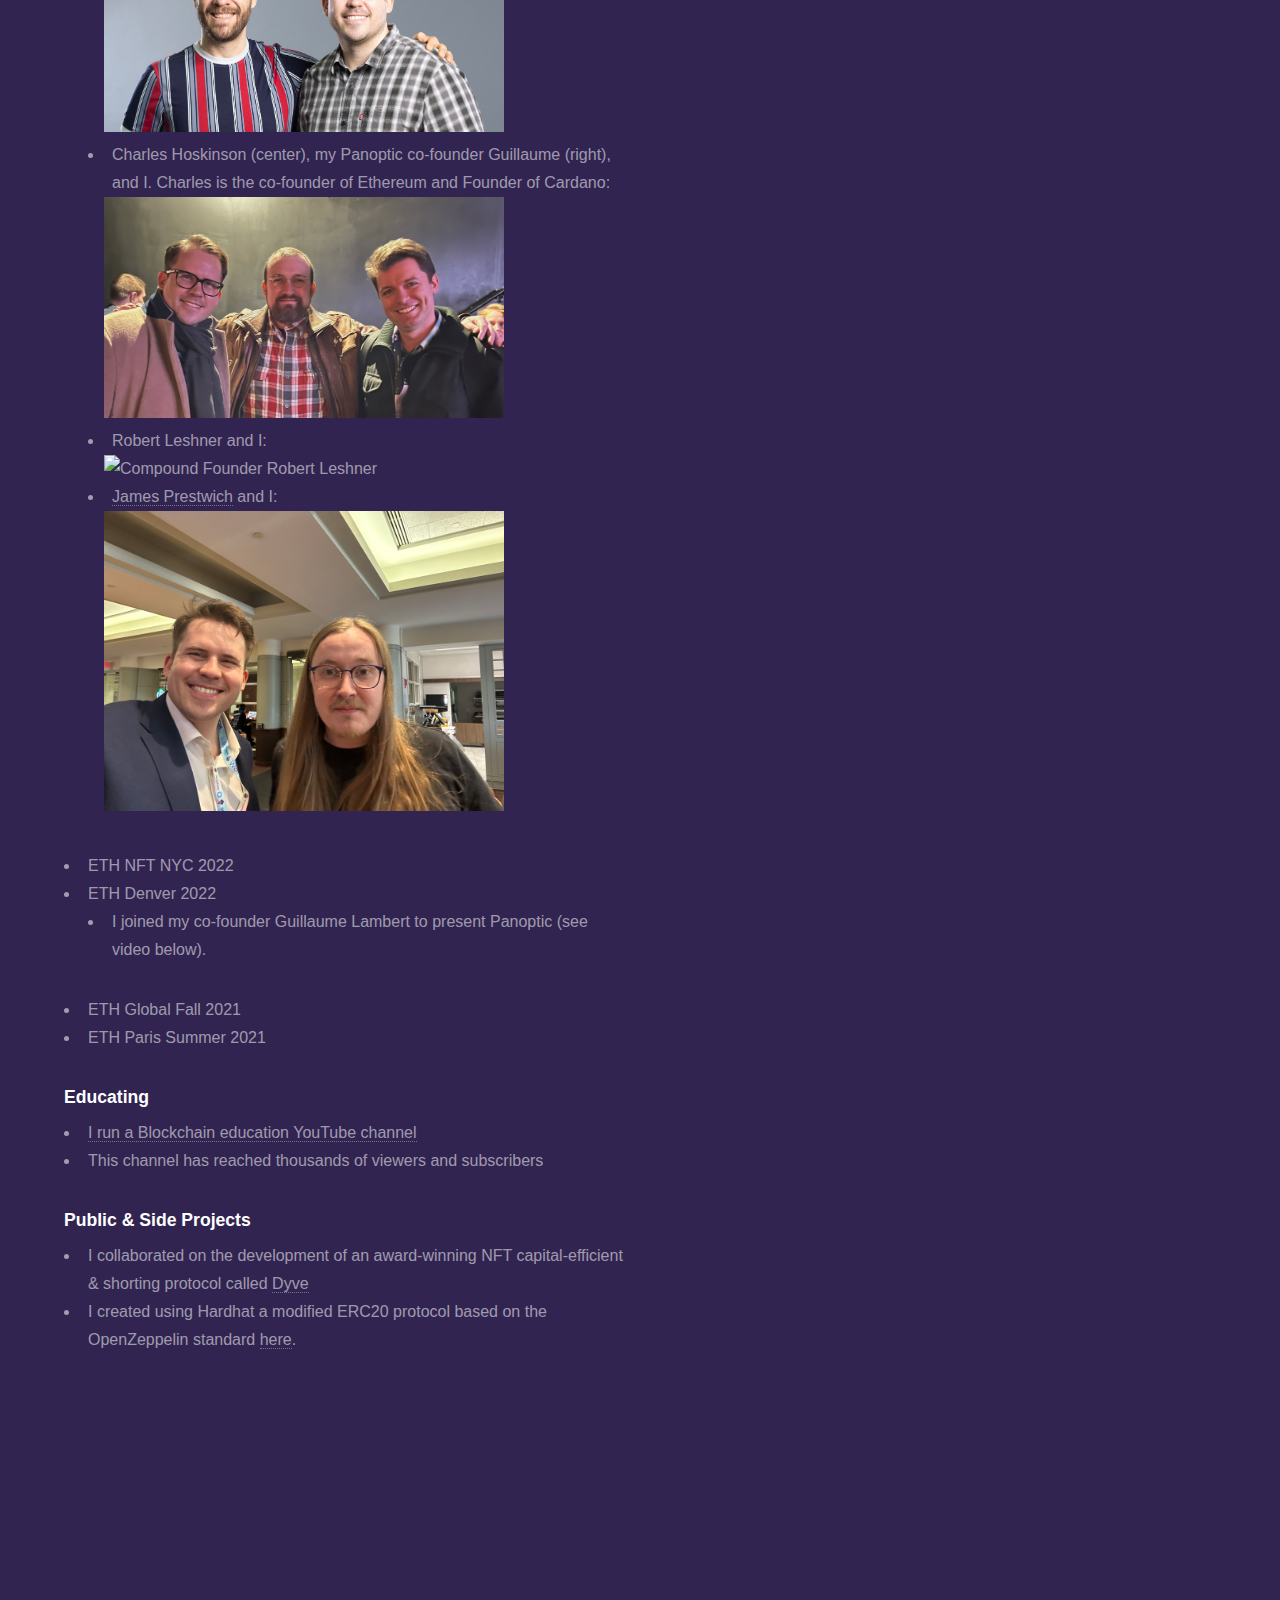
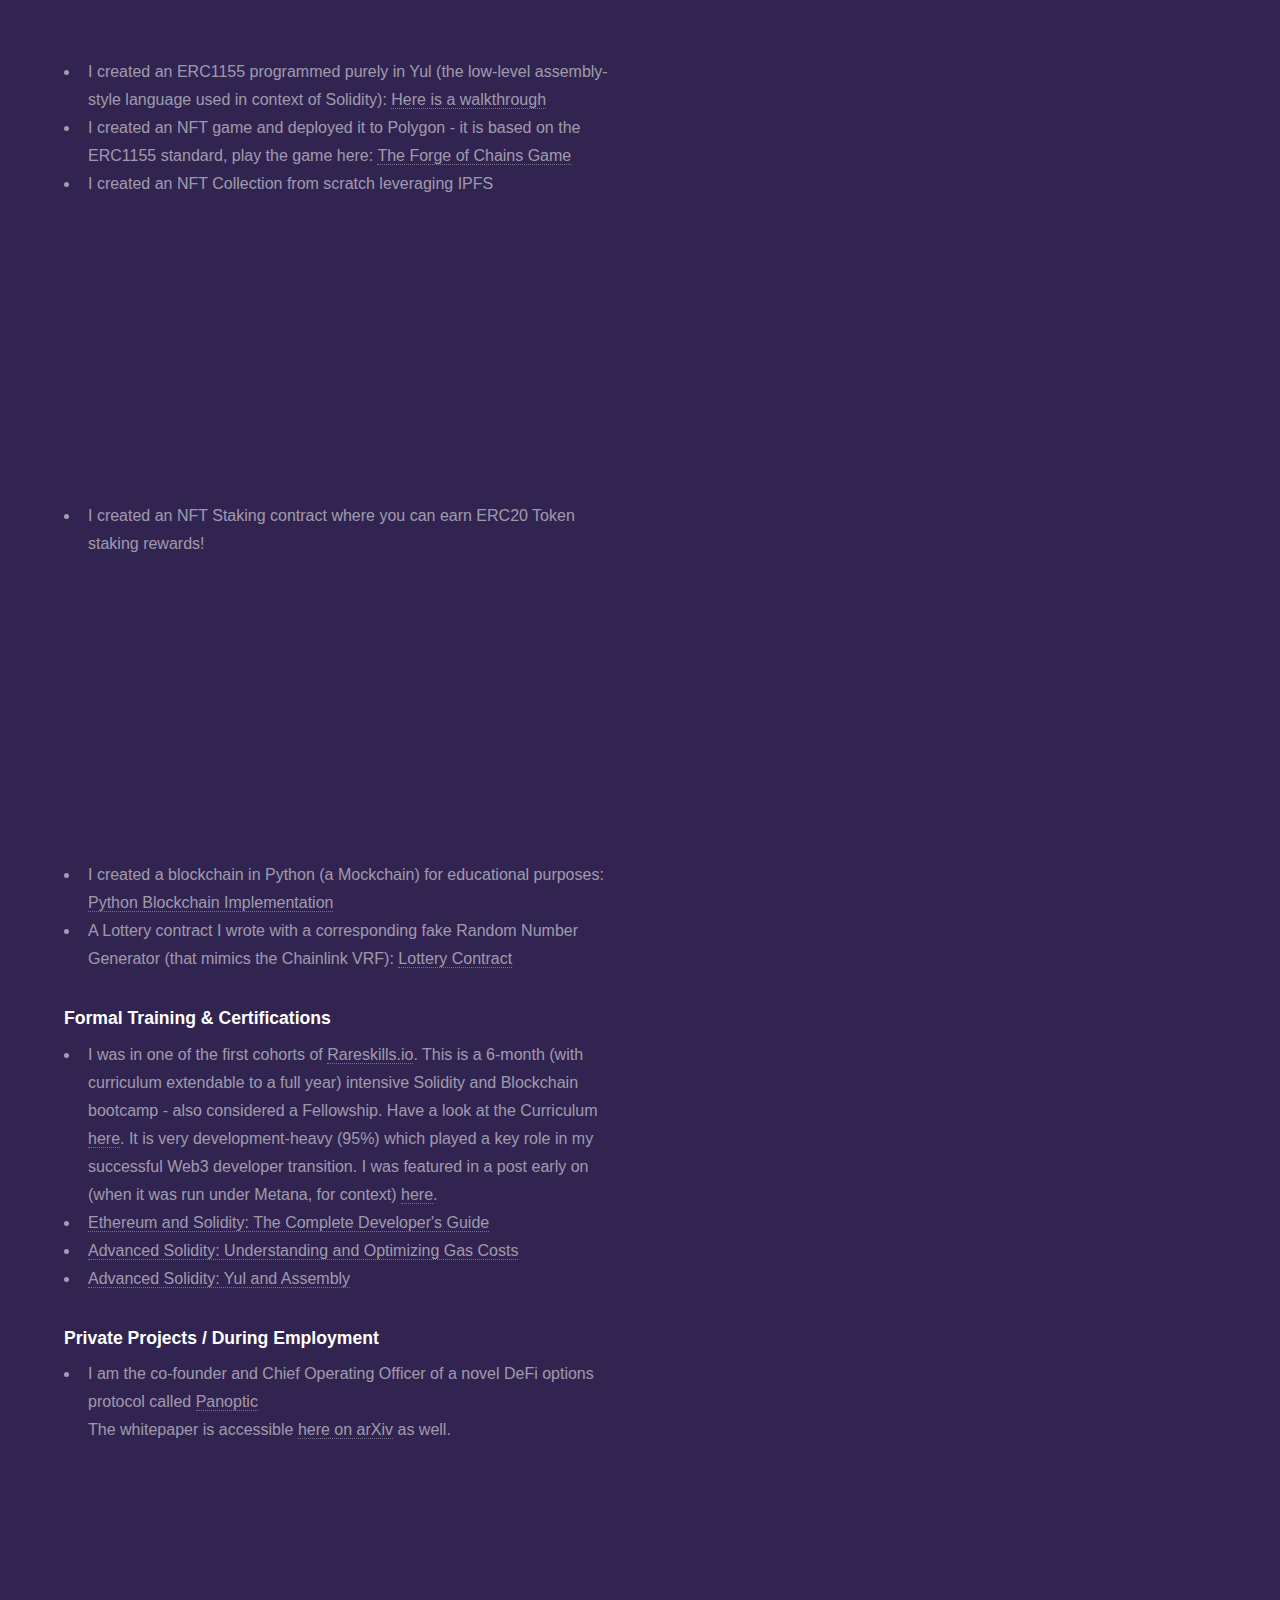
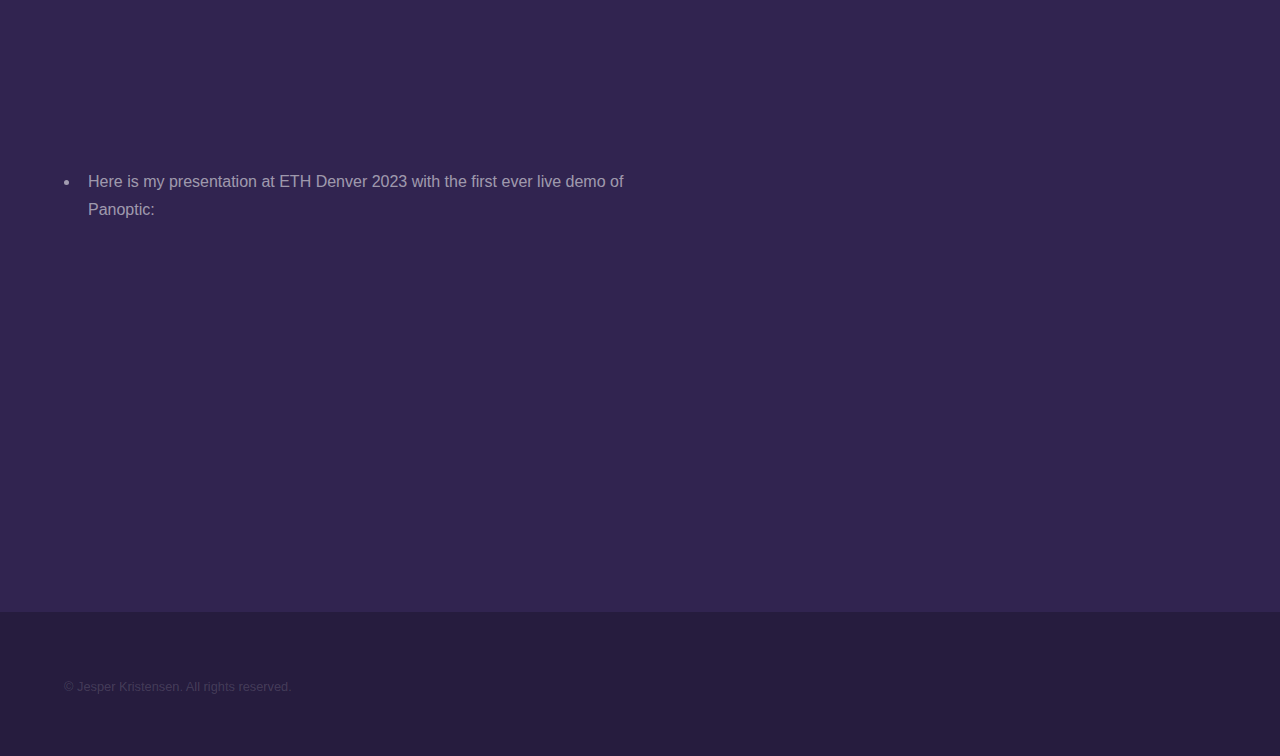
==== commit 7562b199: "james" ====
--- a/blockchain_portfolio.html
+++ b/blockchain_portfolio.html
@@ -100,6 +100,11 @@
 														<img src="images/Jesper_x_Leshner.jpg" width=400 alt="Compound Founder Robert Leshner"/>
 														<br>
 													</li>
+													<li><a href="https://twitter.com/_prestwich?lang=en">James Prestwich</a> and I:
+													</li>
+														<img src="images/Jesper_x_James.JPG" width=400 alt="Founder/CTO at Nomad xyz"/>
+														<br>
+													</li>
 												</ul>
 												
 											</li>
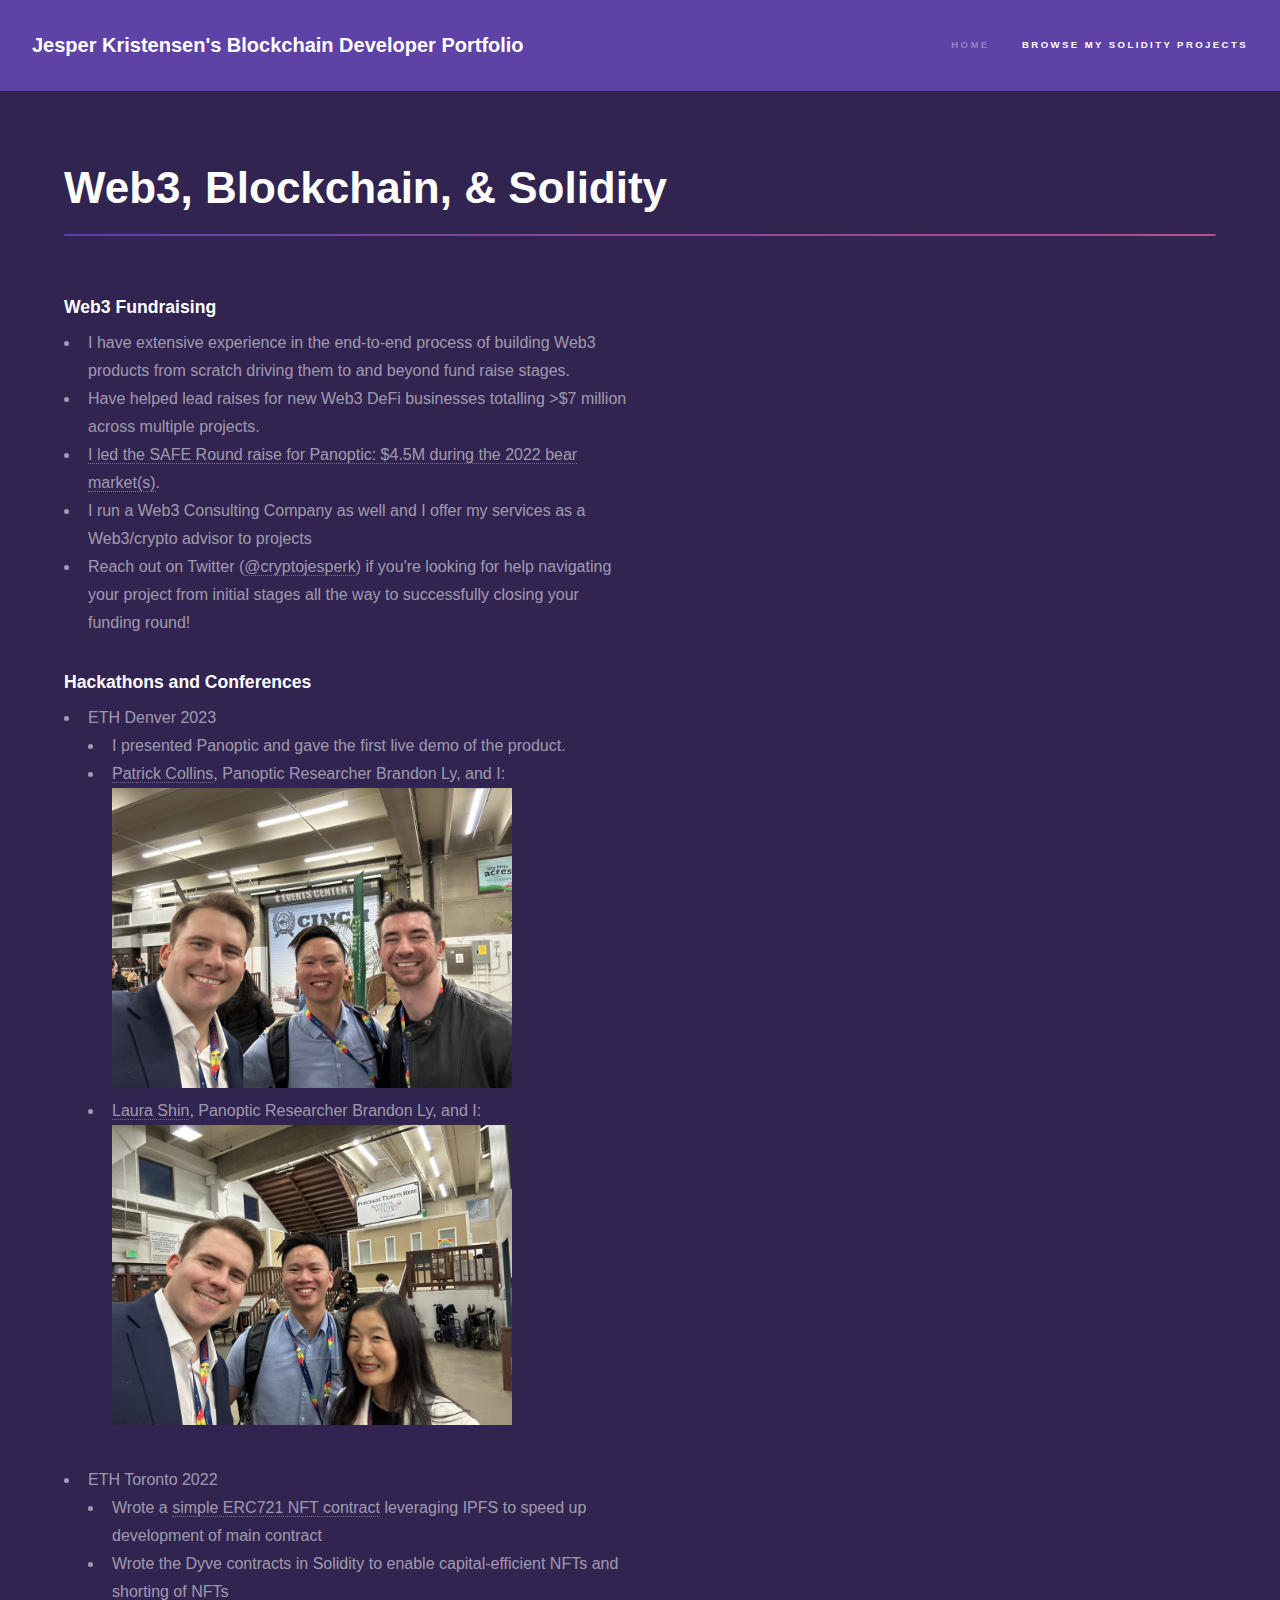
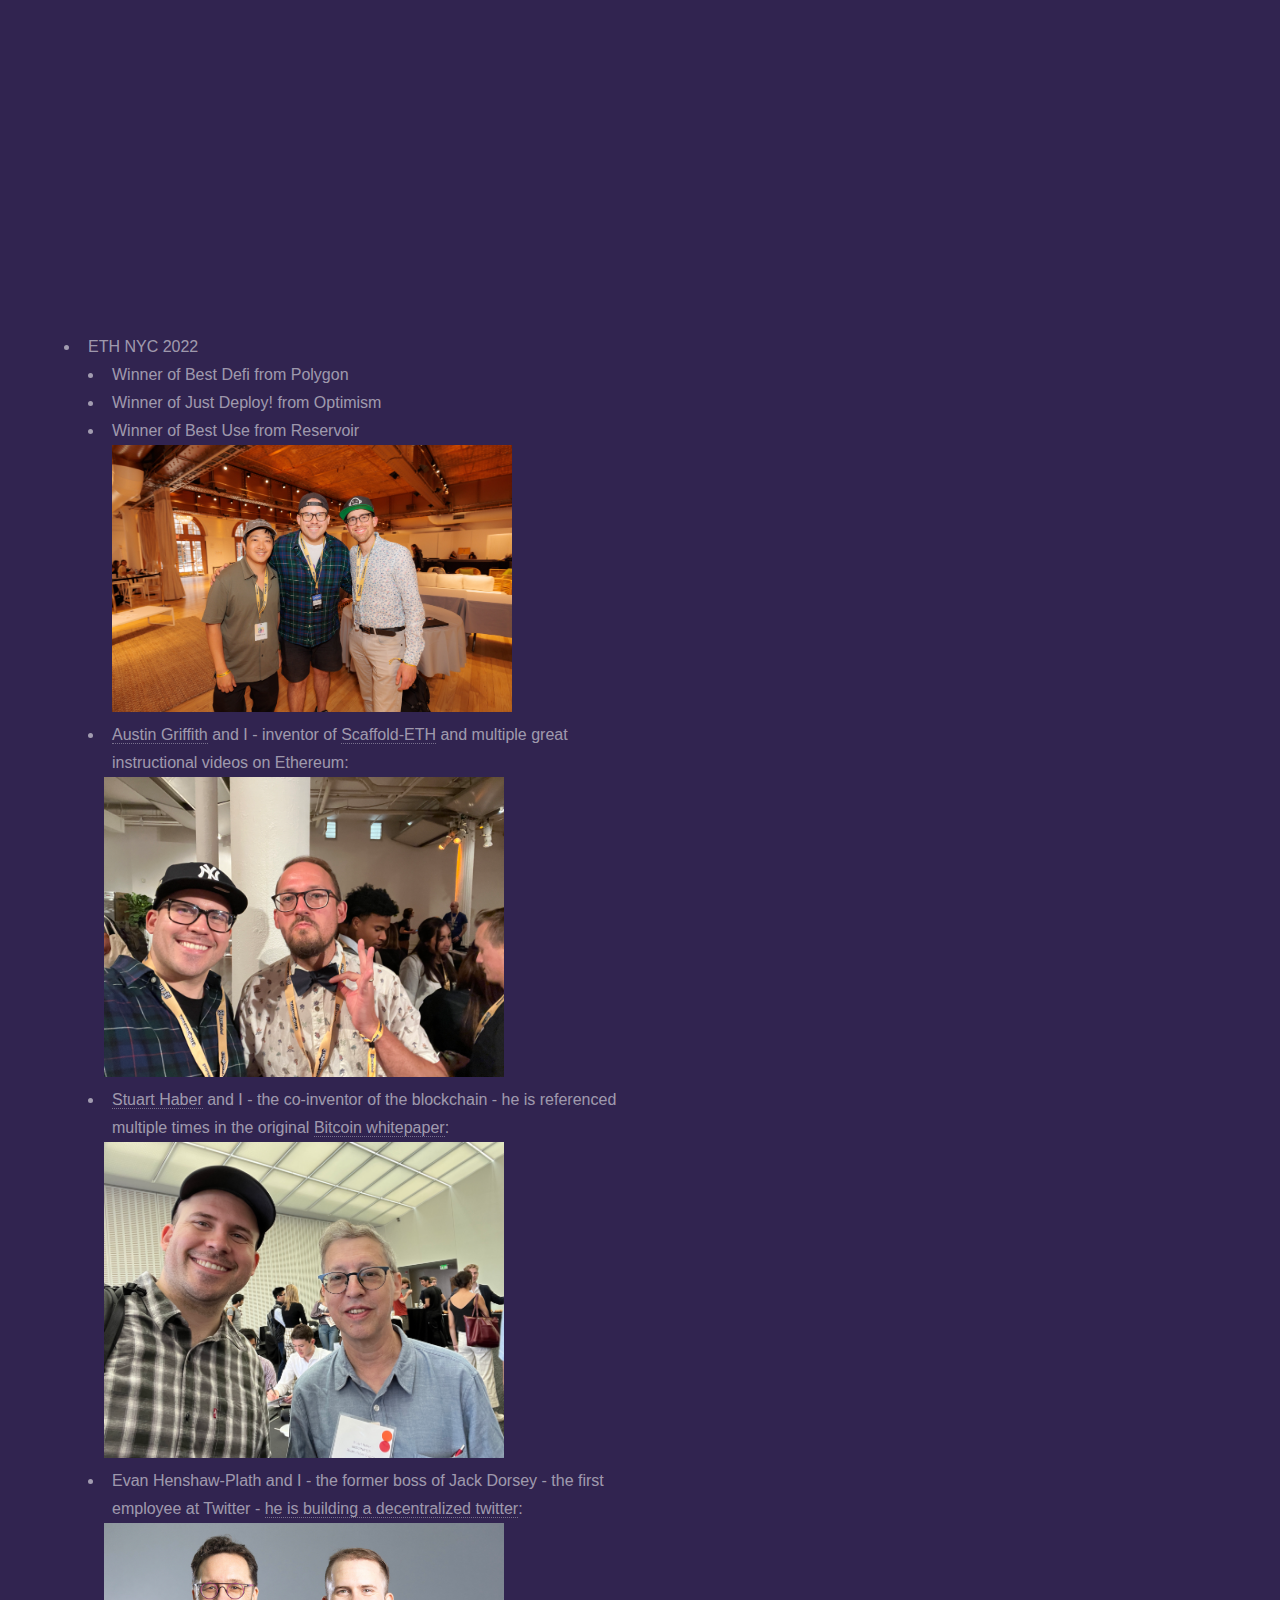
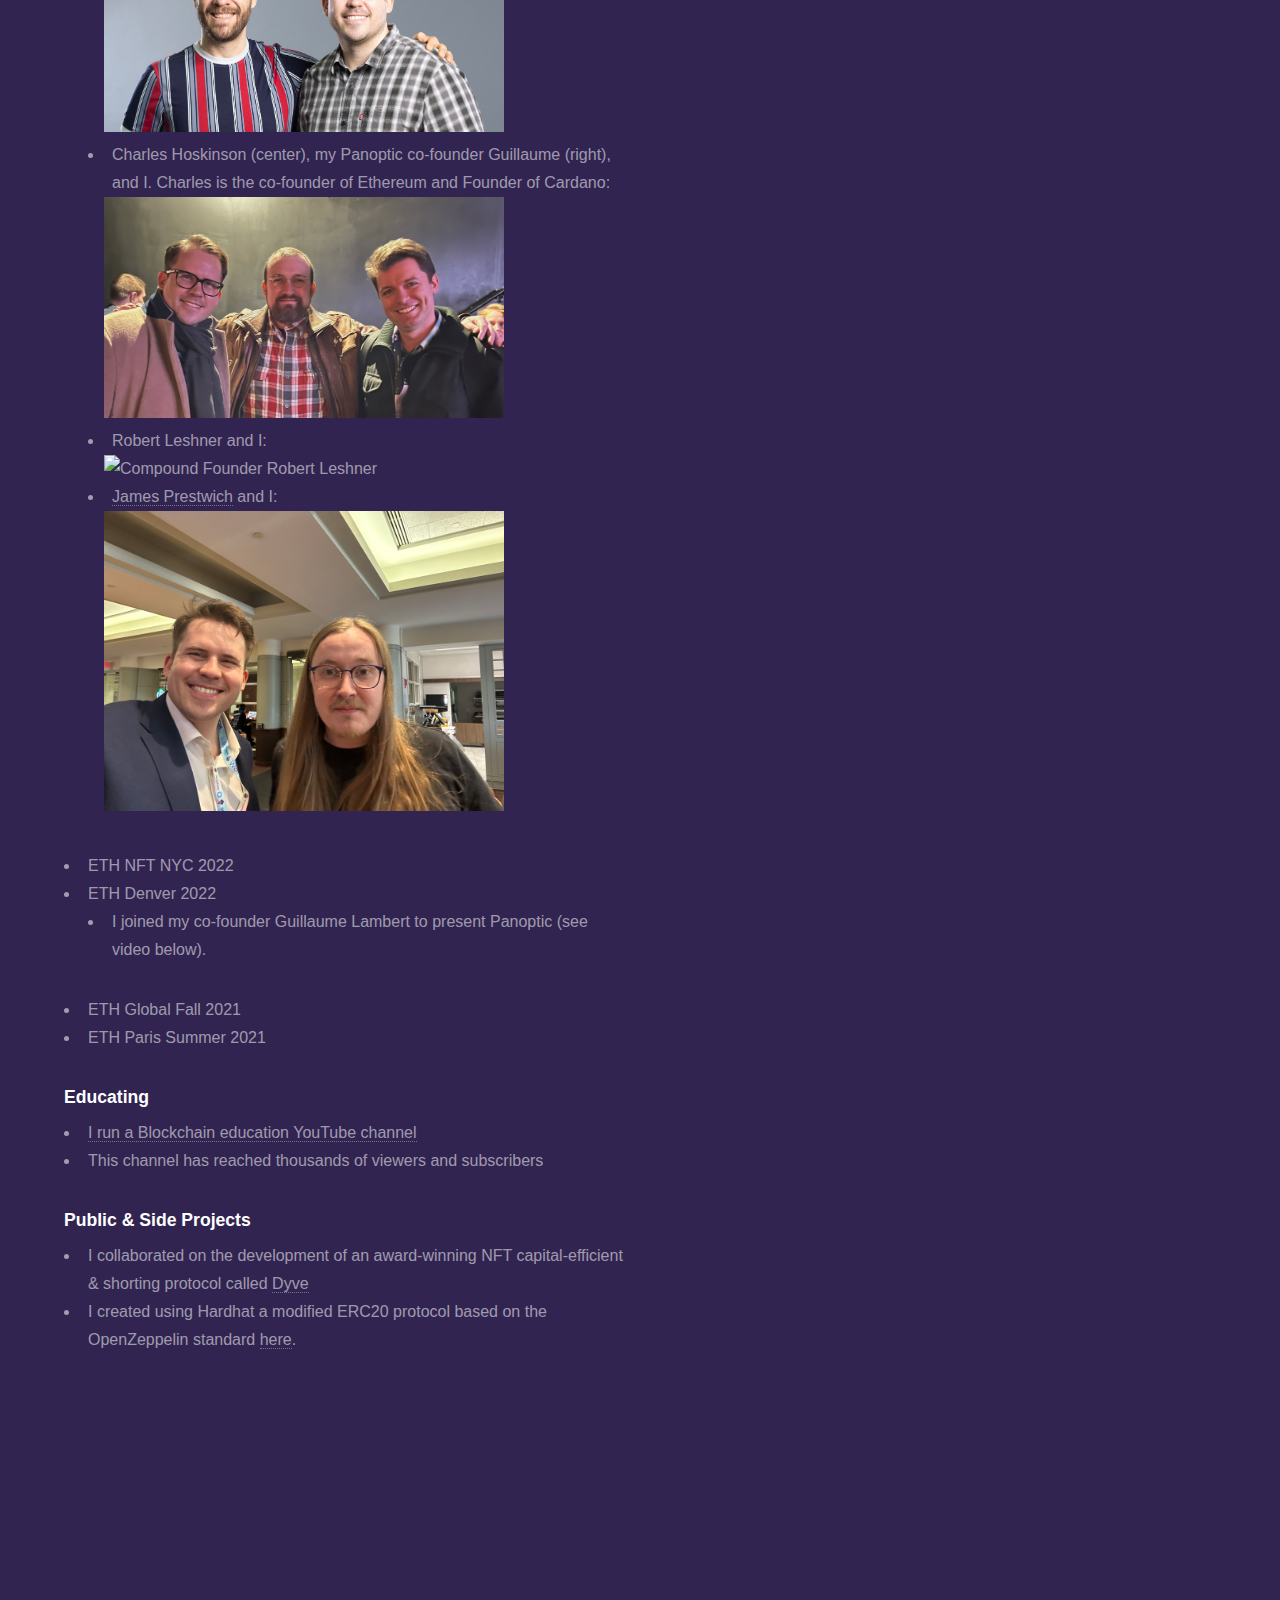
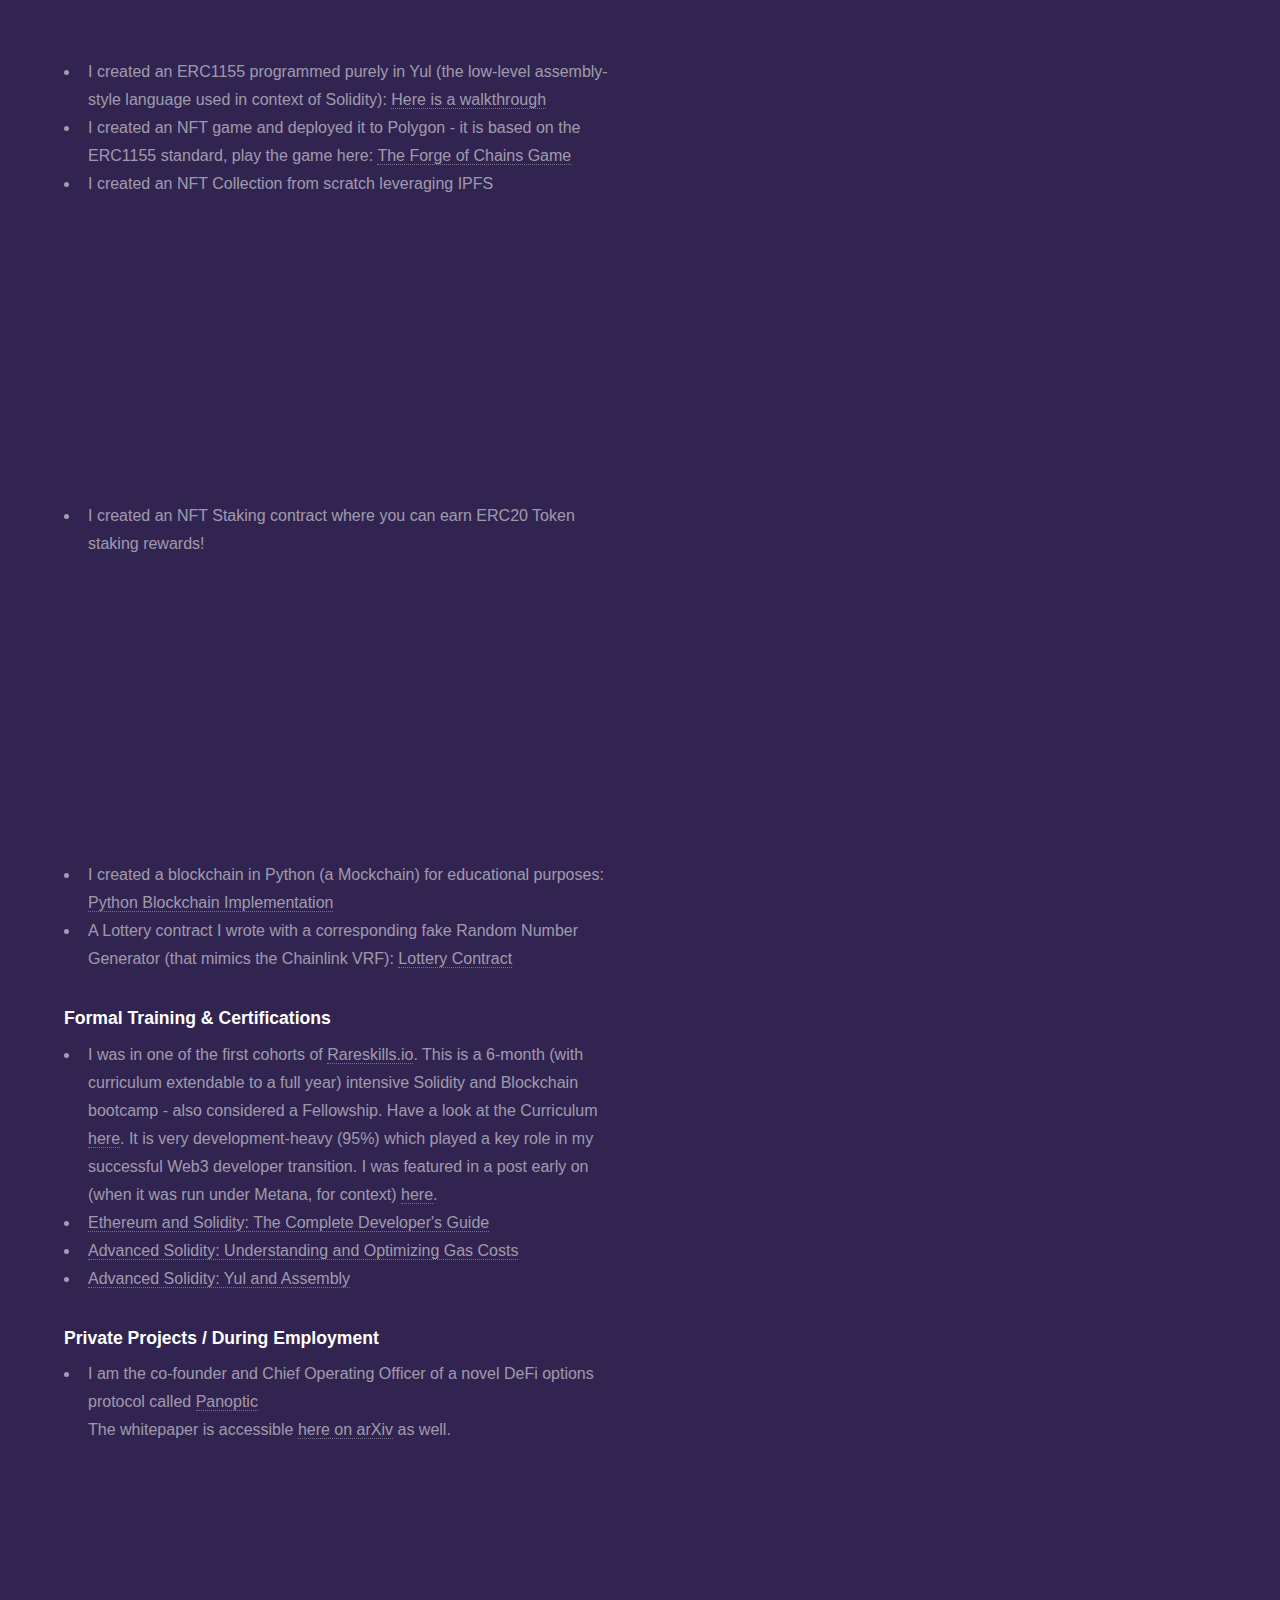
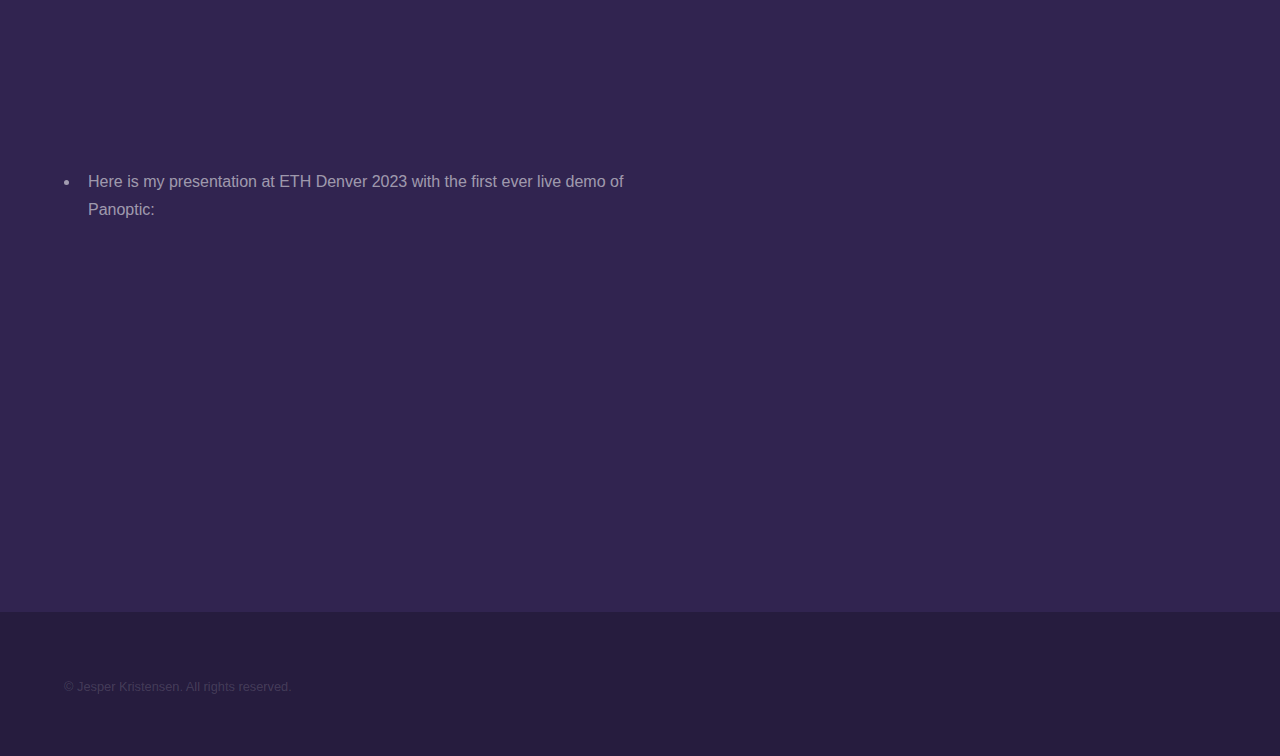
==== commit 10867ea9: "safe" ====
--- a/blockchain_portfolio.html
+++ b/blockchain_portfolio.html
@@ -43,7 +43,7 @@
 										<ul>
 											<li>I have extensive experience in the end-to-end process of building Web3 products from scratch driving them to and beyond fund raise stages.</li>
 											<li>Have helped lead raises for new Web3 DeFi businesses totalling >$7 million across multiple projects.</li>
-											<li><a href="https://www.theblock.co/post/192207/uniswap-based-defi-protocol-panoptic-raises-4-5-million">I led the Seed Round raise for Panoptic: $4.5M during the 2022 bear market(s)</a>.</li>
+											<li><a href="https://www.theblock.co/post/192207/uniswap-based-defi-protocol-panoptic-raises-4-5-million">I led the SAFE Round raise for Panoptic: $4.5M during the 2022 bear market(s)</a>.</li>
 											<li>I run a Web3 Consulting Company as well and I offer my services as a Web3/crypto advisor to projects</li>
 											<li>Reach out on Twitter (<a href="https://twitter.com/cryptojesperk">@cryptojesperk</a>) if you're looking for help navigating your project from initial stages all the way to successfully closing your funding round!</li>
 										</ul>
